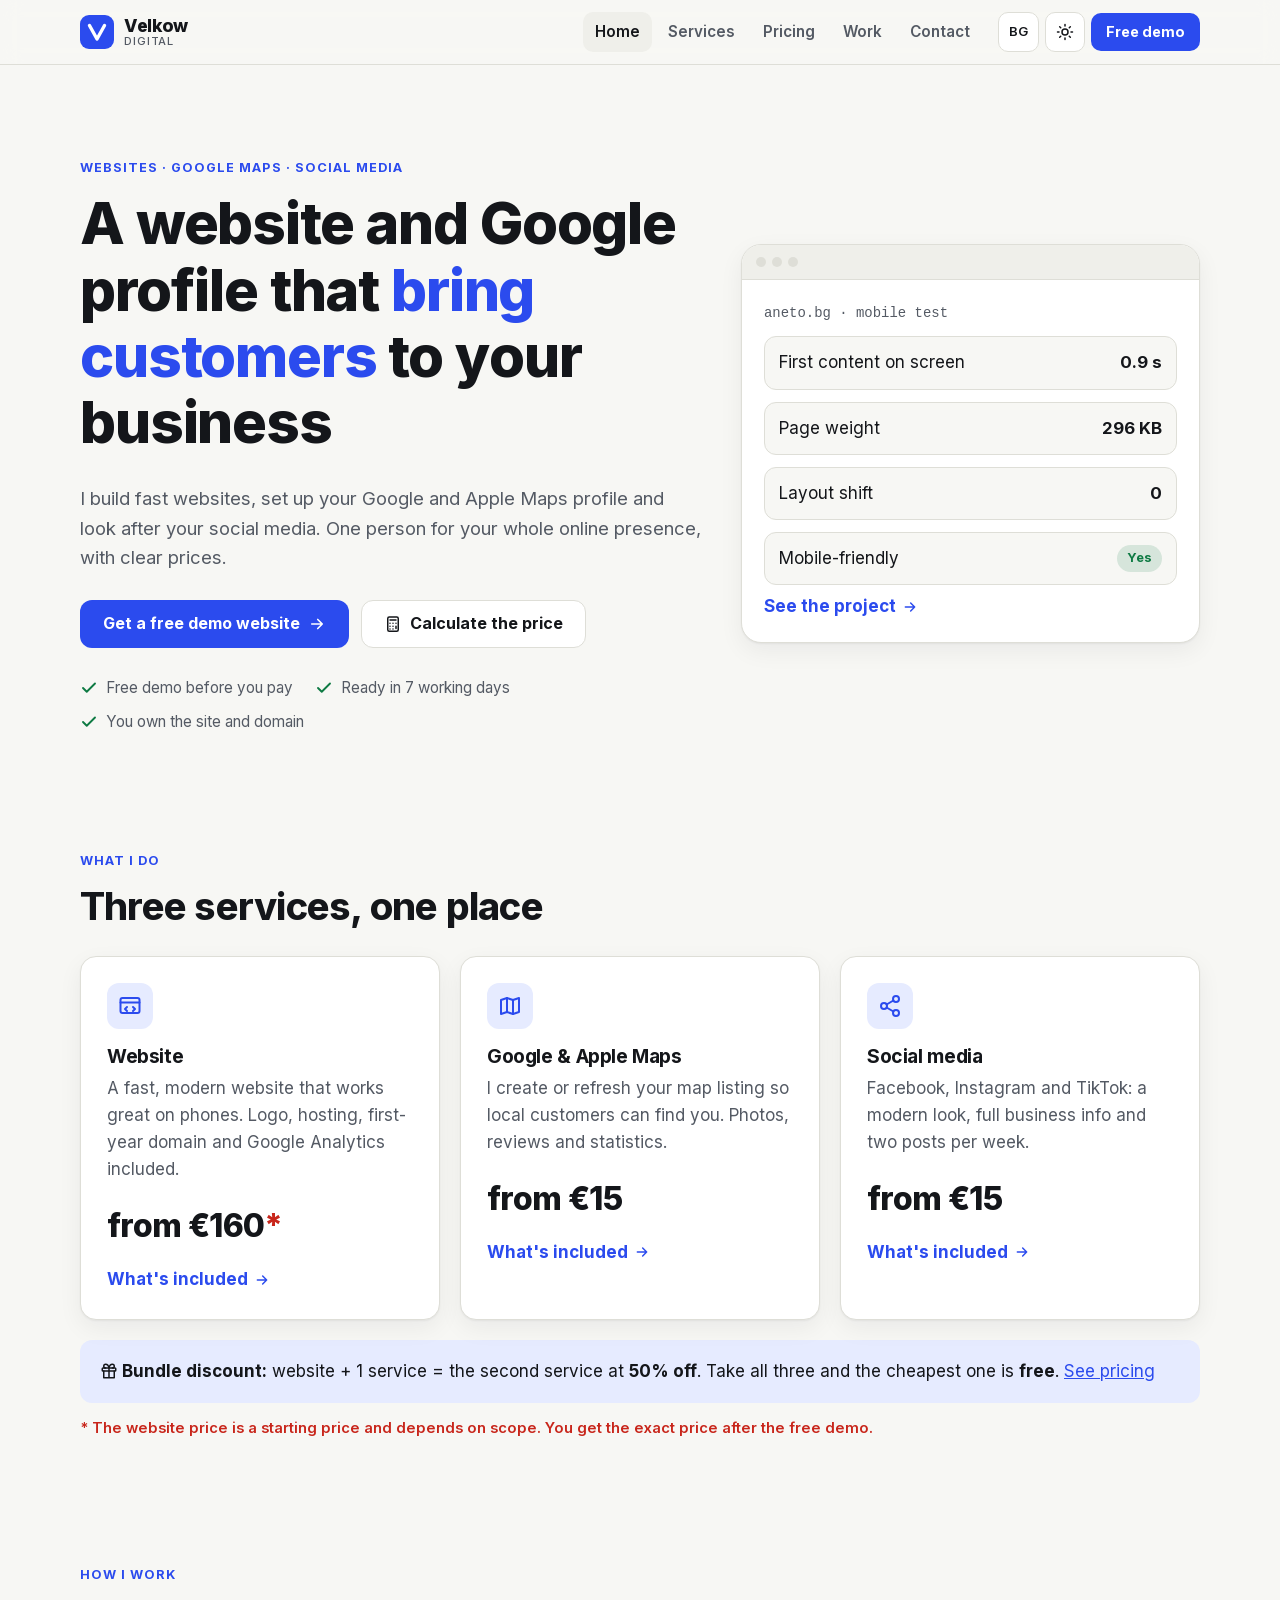
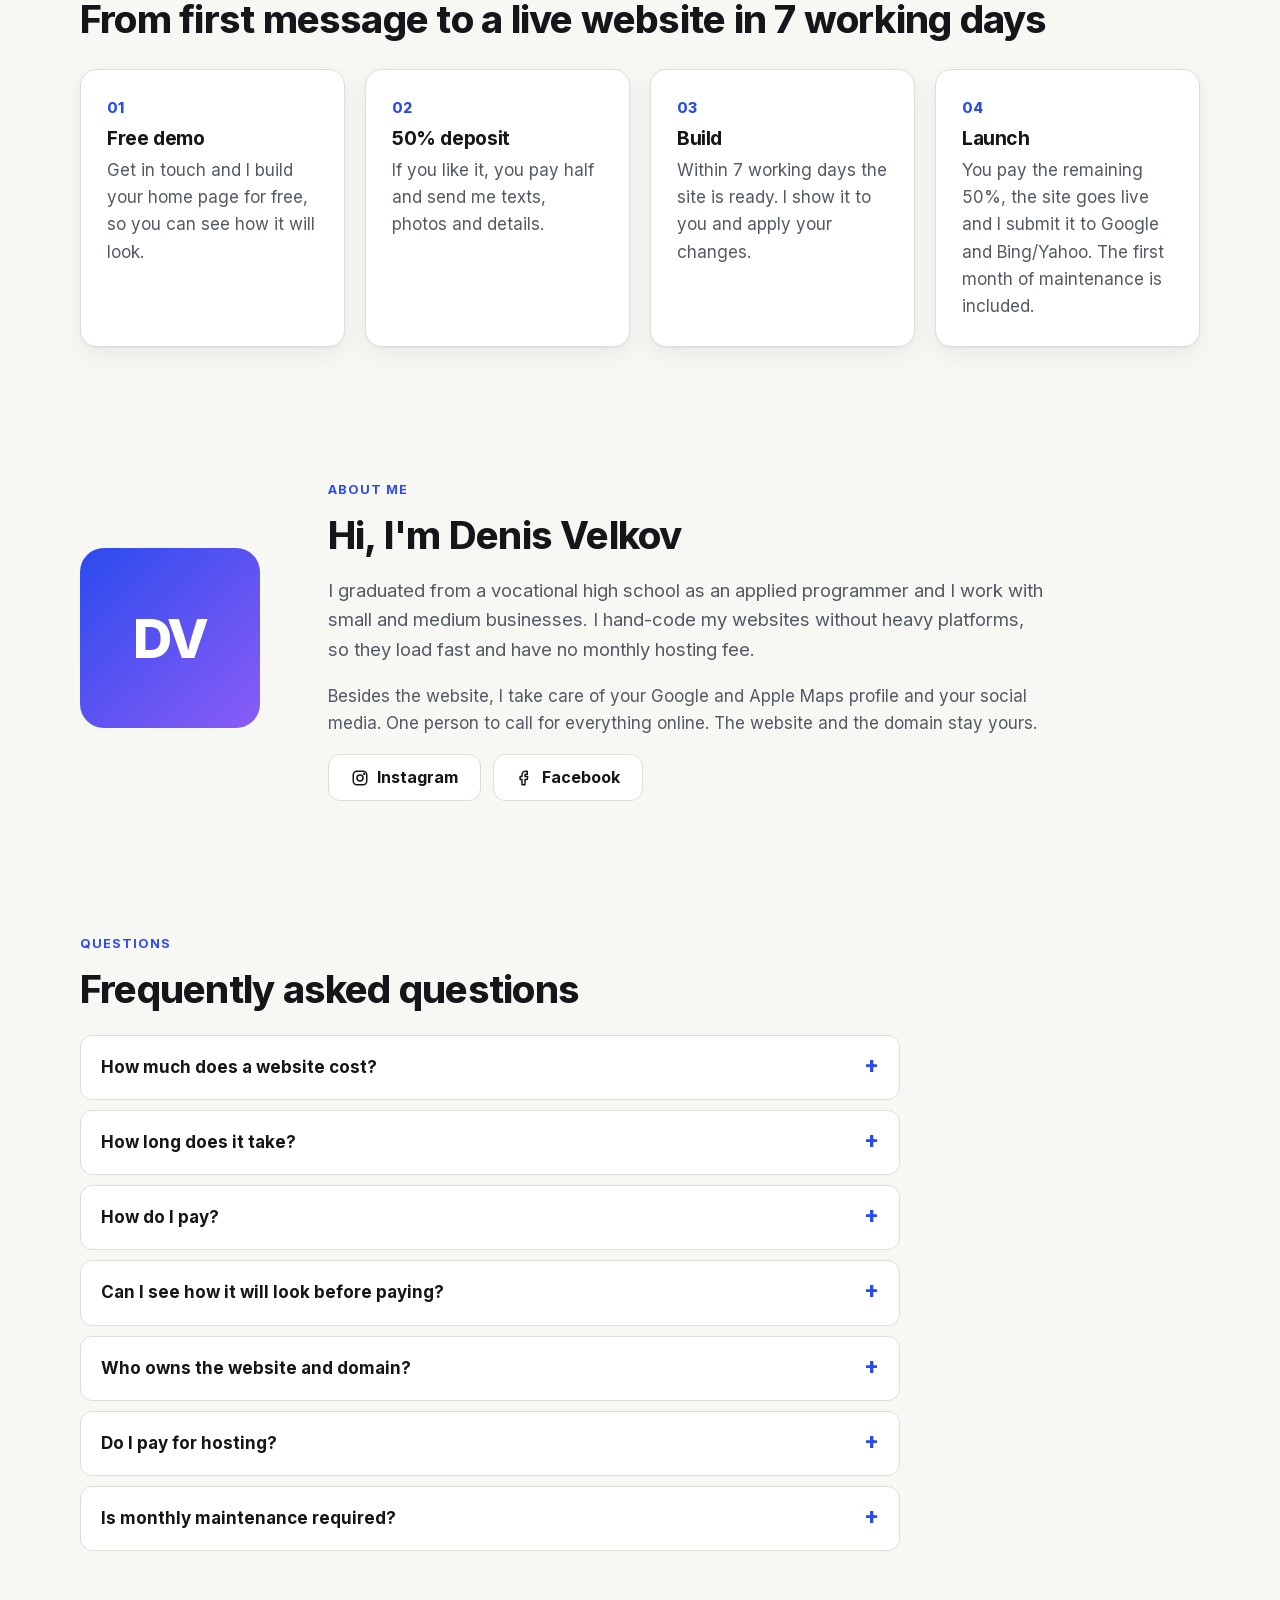
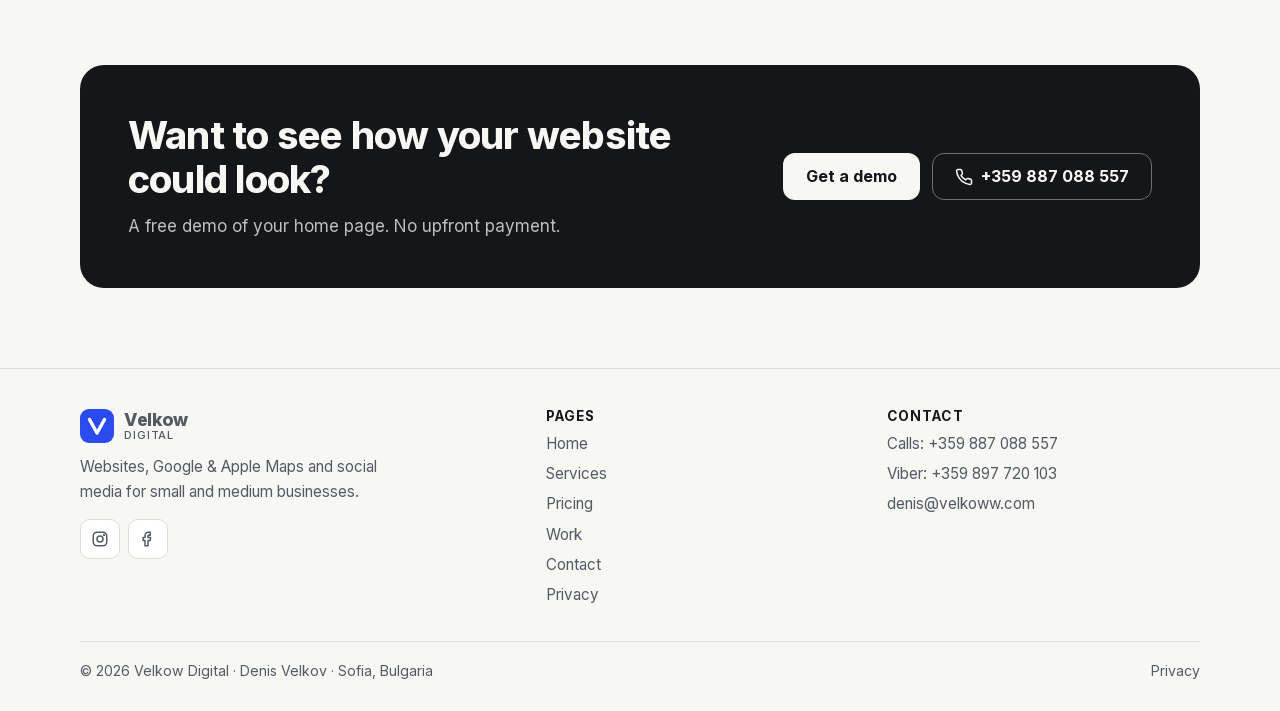
==== en/index.html @ 859248c7 "Цена за уебсайт: от 140 € на от 160 € (BG и EN, калкулатор) Co-Authored-By: Claude Opus 5.5 <noreply" ====
<!DOCTYPE html>
<html lang="en">
<head>
<meta charset="UTF-8">
<meta name="viewport" content="width=device-width, initial-scale=1">
<title>Websites, Google Maps & social media for small business | Velkow Digital</title>
<meta name="description" content="Fast websites from €160, Google and Apple Maps profiles and social media management for small businesses in Sofia. Free demo, ready in 7 working days.">
<link rel="canonical" href="https://velkoww.com/en/">
<link rel="alternate" hreflang="bg" href="https://velkoww.com/">
<link rel="alternate" hreflang="en" href="https://velkoww.com/en/">
<link rel="alternate" hreflang="x-default" href="https://velkoww.com/">
<meta property="og:type" content="website">
<meta property="og:site_name" content="Velkow Digital">
<meta property="og:title" content="Websites, Google Maps & social media for small business | Velkow Digital">
<meta property="og:description" content="Fast websites from €160, Google and Apple Maps profiles and social media management for small businesses in Sofia. Free demo, ready in 7 working days.">
<meta property="og:url" content="https://velkoww.com/en/">
<meta property="og:image" content="https://velkoww.com/assets/img/og-en.jpg">
<meta property="og:image:width" content="1200">
<meta property="og:image:height" content="630">
<meta property="og:locale" content="en_US">
<meta name="twitter:card" content="summary_large_image">
<meta name="theme-color" content="#F7F7F4" media="(prefers-color-scheme: light)">
<meta name="theme-color" content="#0E1014" media="(prefers-color-scheme: dark)">
<link rel="icon" href="/favicon.svg" type="image/svg+xml">
<link rel="icon" href="/favicon.png" type="image/png" sizes="32x32">
<link rel="apple-touch-icon" href="/apple-touch-icon.png">
<script>try{var t=localStorage.getItem('theme');if(t==='dark'||t==='light')document.documentElement.setAttribute('data-theme',t)}catch(e){}</script>
<link rel="preload" href="/assets/fonts/inter-var-latin-cyrillic.woff" as="font" type="font/woff" crossorigin>
<link rel="stylesheet" href="/assets/css/style.css">
<script type="application/ld+json">{"@context": "https://schema.org", "@type": "ProfessionalService", "name": "Velkow Digital", "url": "https://velkoww.com/en/", "image": "https://velkoww.com/assets/img/og-bg.jpg", "logo": "https://velkoww.com/apple-touch-icon.png", "description": "Website creation, Google and Apple Maps profiles and social media management for small and medium businesses.", "telephone": "+359887088557", "email": "denis@velkoww.com", "founder": {"@type": "Person", "name": "Denis Velkov"}, "address": {"@type": "PostalAddress", "addressLocality": "Sofia", "addressCountry": "BG"}, "areaServed": "BG", "priceRange": "€€", "sameAs": ["https://www.instagram.com/velkoww_/", "https://www.facebook.com/share/19Hg4BAvfs/"], "inLanguage": "en"}</script>
</head>
<body>
<a class="skip" href="#main">Skip to content</a>
<header class="site-header">
  <div class="wrap nav">
    <a class="brand" href="/en/" aria-label="Velkow Digital – home"><svg class="brand-mark" viewBox="0 0 34 34" aria-hidden="true"><rect width="34" height="34" rx="9" fill="var(--accent)"/><path d="M9.5 10.5 17 24l7.5-13.5" fill="none" stroke="var(--accent-ink)" stroke-width="3.4" stroke-linecap="round" stroke-linejoin="round"/></svg><span>Velkow<small>digital</small></span></a>
    <nav aria-label="Menu"><ul class="menu"><li><a href="/en/" aria-current="page">Home</a></li><li><a href="/en/services">Services</a></li><li><a href="/en/prices">Pricing</a></li><li><a href="/en/portfolio">Work</a></li><li><a href="/en/contacts">Contact</a></li></ul></nav>
    <div class="tools">
      <a class="icon-btn" href="/" hreflang="bg" lang="bg" aria-label="Към българската версия">BG</a>
      <button class="icon-btn theme-btn" type="button" aria-label="Theme"><svg class="sun" viewBox="0 0 24 24" fill="none" stroke="currentColor" stroke-width="2" stroke-linecap="round" aria-hidden="true"><circle cx="12" cy="12" r="4"/><path d="M12 2v2M12 20v2M4.9 4.9l1.4 1.4M17.7 17.7l1.4 1.4M2 12h2M20 12h2M4.9 19.1l1.4-1.4M17.7 6.3l1.4-1.4"/></svg><svg class="moon" viewBox="0 0 24 24" fill="none" stroke="currentColor" stroke-width="2" stroke-linecap="round" stroke-linejoin="round" aria-hidden="true"><path d="M21 12.8A9 9 0 1 1 11.2 3a7 7 0 0 0 9.8 9.8z"/></svg></button>
      <a class="btn btn-primary btn-sm header-cta" href="/en/contacts#form">Free demo</a>
      <button class="icon-btn menu-btn" type="button" aria-expanded="false" aria-controls="mobile-menu" aria-label="Menu"><svg viewBox="0 0 24 24" fill="none" stroke="currentColor" stroke-width="2" stroke-linecap="round" aria-hidden="true"><path d="M4 6h16M4 12h16M4 18h16"/></svg></button>
    </div>
  </div>
  <nav id="mobile-menu" class="mobile-menu" aria-label="Menu"><a href="/en/" aria-current="page">Home</a><a href="/en/services">Services</a><a href="/en/prices">Pricing</a><a href="/en/portfolio">Work</a><a href="/en/contacts">Contact</a></nav>
</header>
<main id="main">

<section class="hero">
  <div class="wrap hero-grid">
    <div>
      <span class="eyebrow">Websites · Google Maps · Social media</span>
      <h1>A website and Google profile that <em>bring customers</em> to your business</h1>
      <p class="lead">I build fast websites, set up your Google and Apple Maps profile and look after your social media. One person for your whole online presence, with clear prices.</p>
      <div class="btn-row">
        <a class="btn btn-primary" href="/en/contacts#form">Get a free demo website <svg viewBox="0 0 24 24" width="16" height="16" fill="none" stroke="currentColor" stroke-width="2.2" stroke-linecap="round" stroke-linejoin="round" aria-hidden="true"><path d="M5 12h14M13 6l6 6-6 6"/></svg></a>
        <a class="btn btn-ghost" href="/en/prices#calc"><svg viewBox="0 0 24 24" fill="none" stroke="currentColor" stroke-width="2" stroke-linecap="round" stroke-linejoin="round" aria-hidden="true"><rect x="5" y="2.5" width="14" height="19" rx="2"/><path d="M8 6.5h8M8 11h.01M12 11h.01M16 11h.01M8 15h.01M12 15h.01M16 15v3M8 18.5h.01M12 18.5h.01"/></svg> Calculate the price</a>
      </div>
      <ul class="trust">
        <li><svg viewBox="0 0 24 24" fill="none" stroke="currentColor" stroke-width="2.5" stroke-linecap="round" stroke-linejoin="round" aria-hidden="true"><path d="M20 6 9 17l-5-5"/></svg> Free demo before you pay</li>
        <li><svg viewBox="0 0 24 24" fill="none" stroke="currentColor" stroke-width="2.5" stroke-linecap="round" stroke-linejoin="round" aria-hidden="true"><path d="M20 6 9 17l-5-5"/></svg> Ready in 7 working days</li>
        <li><svg viewBox="0 0 24 24" fill="none" stroke="currentColor" stroke-width="2.5" stroke-linecap="round" stroke-linejoin="round" aria-hidden="true"><path d="M20 6 9 17l-5-5"/></svg> You own the site and domain</li>
      </ul>
    </div>
    <aside class="hero-card" aria-label="Latest project">
      <div class="hero-card-bar"><i></i><i></i><i></i></div>
      <div class="hero-card-body">
        <p class="mono muted" style="margin-bottom:12px">aneto.bg · mobile test</p>
        <ul class="stat-list">
          <li><span>First content on screen</span><b>0.9 s</b></li>
          <li><span>Page weight</span><b>296 KB</b></li>
          <li><span>Layout shift</span><b>0</b></li>
          <li><span>Mobile-friendly</span><span class="pill pill-ok">Yes</span></li>
        </ul>
        <a class="card-link" href="/en/portfolio#aneto">See the project <svg viewBox="0 0 24 24" width="16" height="16" fill="none" stroke="currentColor" stroke-width="2.2" stroke-linecap="round" stroke-linejoin="round" aria-hidden="true"><path d="M5 12h14M13 6l6 6-6 6"/></svg></a>
      </div>
    </aside>
  </div>
</section>

<section class="section-tight">
  <div class="wrap">
    <span class="eyebrow">What I do</span>
    <h2>Three services, one place</h2>
    <div class="grid grid-3" style="margin-top:28px">
      <article class="card"><div class="card-icon"><svg viewBox="0 0 24 24" fill="none" stroke="currentColor" stroke-width="2" stroke-linecap="round" stroke-linejoin="round" aria-hidden="true"><rect x="2.5" y="4" width="19" height="15" rx="2"/><path d="M2.5 8.5h19"/><path d="m9 13-2 2 2 2M15 13l2 2-2 2"/></svg></div><h3>Website</h3>
        <p class="muted">A fast, modern website that works great on phones. Logo, hosting, first-year domain and Google Analytics included.</p>
        <p class="price">from €160<span class="req">*</span></p>
        <a class="card-link" href="/en/services#web">What's included <svg viewBox="0 0 24 24" width="16" height="16" fill="none" stroke="currentColor" stroke-width="2.2" stroke-linecap="round" stroke-linejoin="round" aria-hidden="true"><path d="M5 12h14M13 6l6 6-6 6"/></svg></a></article>
      <article class="card"><div class="card-icon"><svg viewBox="0 0 24 24" fill="none" stroke="currentColor" stroke-width="2" stroke-linecap="round" stroke-linejoin="round" aria-hidden="true"><path d="M9 4 3 6v14l6-2 6 2 6-2V4l-6 2z"/><path d="M9 4v14M15 6v14"/></svg></div><h3>Google & Apple Maps</h3>
        <p class="muted">I create or refresh your map listing so local customers can find you. Photos, reviews and statistics.</p>
        <p class="price">from €15</p>
        <a class="card-link" href="/en/services#maps">What's included <svg viewBox="0 0 24 24" width="16" height="16" fill="none" stroke="currentColor" stroke-width="2.2" stroke-linecap="round" stroke-linejoin="round" aria-hidden="true"><path d="M5 12h14M13 6l6 6-6 6"/></svg></a></article>
      <article class="card"><div class="card-icon"><svg viewBox="0 0 24 24" fill="none" stroke="currentColor" stroke-width="2" stroke-linecap="round" stroke-linejoin="round" aria-hidden="true"><circle cx="18" cy="5" r="3"/><circle cx="6" cy="12" r="3"/><circle cx="18" cy="19" r="3"/><path d="m8.6 13.5 6.8 4M15.4 6.5l-6.8 4"/></svg></div><h3>Social media</h3>
        <p class="muted">Facebook, Instagram and TikTok: a modern look, full business info and two posts per week.</p>
        <p class="price">from €15</p>
        <a class="card-link" href="/en/services#social">What's included <svg viewBox="0 0 24 24" width="16" height="16" fill="none" stroke="currentColor" stroke-width="2.2" stroke-linecap="round" stroke-linejoin="round" aria-hidden="true"><path d="M5 12h14M13 6l6 6-6 6"/></svg></a></article>
    </div>
    <div class="callout discount" style="margin-top:20px"><b><svg width="18" height="18" style="vertical-align:-3px" viewBox="0 0 24 24" fill="none" stroke="currentColor" stroke-width="2" stroke-linecap="round" stroke-linejoin="round" aria-hidden="true"><rect x="3" y="8" width="18" height="4" rx="1"/><path d="M12 8v13M19 12v9H5v-9M7.5 8a2.5 2.5 0 0 1 0-5C11 3 12 8 12 8s1-5 4.5-5a2.5 2.5 0 0 1 0 5"/></svg> Bundle discount:</b> website + 1 service = the second service at <b>50% off</b>. Take all three and the cheapest one is <b>free</b>. <a href="/en/prices">See pricing</a></div>
    <p class="note-red" style="margin-top:14px;font-size:.92rem">* The website price is a starting price and depends on scope. You get the exact price after the free demo.</p>
  </div>
</section>

<section>
  <div class="wrap">
    <span class="eyebrow">How I work</span>
    <h2>From first message to a live website in 7 working days</h2>
    <div class="grid grid-4" style="margin-top:28px">
      <div class="card"><span class="step-num">01</span><h3>Free demo</h3><p class="muted">Get in touch and I build your home page for free, so you can see how it will look.</p></div>
      <div class="card"><span class="step-num">02</span><h3>50% deposit</h3><p class="muted">If you like it, you pay half and send me texts, photos and details.</p></div>
      <div class="card"><span class="step-num">03</span><h3>Build</h3><p class="muted">Within 7 working days the site is ready. I show it to you and apply your changes.</p></div>
      <div class="card"><span class="step-num">04</span><h3>Launch</h3><p class="muted">You pay the remaining 50%, the site goes live and I submit it to Google and Bing/Yahoo. The first month of maintenance is included.</p></div>
    </div>
  </div>
</section>

<section>
  <div class="wrap about">
    <div class="avatar" aria-hidden="true">DV</div>
    <div>
      <span class="eyebrow">About me</span>
      <h2>Hi, I'm Denis Velkov</h2>
      <p class="lead" style="max-width:720px">I graduated from a vocational high school as an applied programmer and I work with small and medium businesses. I hand-code my websites without heavy platforms, so they load fast and have no monthly hosting fee.</p>
      <p class="muted" style="max-width:720px">Besides the website, I take care of your Google and Apple Maps profile and your social media. One person to call for everything online. The website and the domain stay yours.</p>
      <div class="btn-row"><a class="btn btn-ghost" href="https://www.instagram.com/velkoww_/" target="_blank" rel="noopener"><svg viewBox="0 0 24 24" fill="none" stroke="currentColor" stroke-width="2" stroke-linecap="round" stroke-linejoin="round" aria-hidden="true"><rect x="3" y="3" width="18" height="18" rx="5"/><circle cx="12" cy="12" r="4"/><circle cx="17.5" cy="6.5" r=".6" fill="currentColor"/></svg> Instagram</a><a class="btn btn-ghost" href="https://www.facebook.com/share/19Hg4BAvfs/" target="_blank" rel="noopener"><svg viewBox="0 0 24 24" fill="none" stroke="currentColor" stroke-width="2" stroke-linecap="round" stroke-linejoin="round" aria-hidden="true"><path d="M15 3h-2.5A4.5 4.5 0 0 0 8 7.5V10H5.5v4H8v7h4v-7h3l.5-4H12V7.8c0-.5.4-.8.8-.8H15z"/></svg> Facebook</a></div>
    </div>
  </div>
</section>

<section>
  <div class="wrap faq">
    <span class="eyebrow">Questions</span>
    <h2>Frequently asked questions</h2>
    <div style="margin-top:24px;max-width:820px">
      <details><summary>How much does a website cost?</summary><p>From €160. The final price depends on the number of pages and the amount of content. You get the exact price after the free demo, before you pay anything.</p></details>
      <details><summary>How long does it take?</summary><p>Up to 7 working days after I receive the deposit and the content (texts, photos, contacts).</p></details>
      <details><summary>How do I pay?</summary><p>50% deposit when we start and the remaining 50% when everything is ready and you're happy.</p></details>
      <details><summary>Can I see how it will look before paying?</summary><p>Yes. I build a free demo of your home page so you can see the style and how I work.</p></details>
      <details><summary>Who owns the website and domain?</summary><p>You do. The website and the domain remain your property. The first year of the domain is included.</p></details>
      <details><summary>Do I pay for hosting?</summary><p>No. Hosting is included with no monthly fee.</p></details>
      <details><summary>Is monthly maintenance required?</summary><p>No, it's optional. The first month is included (website) or free (Maps and social media).</p></details>
    </div>
  </div>
</section>

<section class="section-tight">
  <div class="wrap">
    <div class="cta-band">
      <div><h2>Want to see how your website could look?</h2><p style="margin:0">A free demo of your home page. No upfront payment.</p></div>
      <div class="btn-row"><a class="btn btn-primary" href="/en/contacts#form">Get a demo</a><a class="btn btn-ghost" href="tel:+359887088557"><svg viewBox="0 0 24 24" fill="none" stroke="currentColor" stroke-width="2" stroke-linecap="round" stroke-linejoin="round" aria-hidden="true"><path d="M22 16.9v3a2 2 0 0 1-2.2 2 19.8 19.8 0 0 1-8.6-3.1 19.5 19.5 0 0 1-6-6A19.8 19.8 0 0 1 2.1 4.2 2 2 0 0 1 4.1 2h3a2 2 0 0 1 2 1.7c.1 1 .4 1.9.7 2.8a2 2 0 0 1-.5 2.1L8 9.9a16 16 0 0 0 6 6l1.3-1.3a2 2 0 0 1 2.1-.5c.9.3 1.8.6 2.8.7a2 2 0 0 1 1.8 2z"/></svg> +359 887 088 557</a></div>
    </div>
  </div>
</section>
</main>
<footer class="site-footer">
  <div class="wrap">
    <div class="foot-grid">
      <div>
        <a class="brand" href="/en/"><svg class="brand-mark" viewBox="0 0 34 34" aria-hidden="true"><rect width="34" height="34" rx="9" fill="var(--accent)"/><path d="M9.5 10.5 17 24l7.5-13.5" fill="none" stroke="var(--accent-ink)" stroke-width="3.4" stroke-linecap="round" stroke-linejoin="round"/></svg><span>Velkow<small>digital</small></span></a>
        <p style="margin-top:12px;max-width:340px">Websites, Google & Apple Maps and social media for small and medium businesses.</p>
        <div class="social">
          <a class="icon-btn" href="https://www.instagram.com/velkoww_/" target="_blank" rel="noopener" aria-label="Instagram"><svg viewBox="0 0 24 24" fill="none" stroke="currentColor" stroke-width="2" stroke-linecap="round" stroke-linejoin="round" aria-hidden="true"><rect x="3" y="3" width="18" height="18" rx="5"/><circle cx="12" cy="12" r="4"/><circle cx="17.5" cy="6.5" r=".6" fill="currentColor"/></svg></a>
          <a class="icon-btn" href="https://www.facebook.com/share/19Hg4BAvfs/" target="_blank" rel="noopener" aria-label="Facebook"><svg viewBox="0 0 24 24" fill="none" stroke="currentColor" stroke-width="2" stroke-linecap="round" stroke-linejoin="round" aria-hidden="true"><path d="M15 3h-2.5A4.5 4.5 0 0 0 8 7.5V10H5.5v4H8v7h4v-7h3l.5-4H12V7.8c0-.5.4-.8.8-.8H15z"/></svg></a>
        </div>
      </div>
      <div><h3>Pages</h3><ul><li><a href="/en/">Home</a></li><li><a href="/en/services">Services</a></li><li><a href="/en/prices">Pricing</a></li><li><a href="/en/portfolio">Work</a></li><li><a href="/en/contacts">Contact</a></li><li><a href="/en/privacy">Privacy</a></li></ul></div>
      <div><h3>Contact</h3><ul>
        <li>Calls: <a href="tel:+359887088557">+359 887 088 557</a></li>
        <li>Viber: <a href="viber://chat?number=%2B359897720103">+359 897 720 103</a></li>
        <li><a href="mailto:denis@velkoww.com">denis@velkoww.com</a></li>
      </ul></div>
    </div>
    <div class="foot-bottom"><span>© <span id="year">2026</span> Velkow Digital · Denis Velkov · Sofia, Bulgaria</span><a href="/en/privacy">Privacy</a></div>
  </div>
</footer>
<nav class="mobile-bar" aria-label="Quick contact">
  <a class="call" href="tel:+359887088557"><svg viewBox="0 0 24 24" fill="none" stroke="currentColor" stroke-width="2" stroke-linecap="round" stroke-linejoin="round" aria-hidden="true"><path d="M22 16.9v3a2 2 0 0 1-2.2 2 19.8 19.8 0 0 1-8.6-3.1 19.5 19.5 0 0 1-6-6A19.8 19.8 0 0 1 2.1 4.2 2 2 0 0 1 4.1 2h3a2 2 0 0 1 2 1.7c.1 1 .4 1.9.7 2.8a2 2 0 0 1-.5 2.1L8 9.9a16 16 0 0 0 6 6l1.3-1.3a2 2 0 0 1 2.1-.5c.9.3 1.8.6 2.8.7a2 2 0 0 1 1.8 2z"/></svg>Call</a>
  <a class="viber" href="viber://chat?number=%2B359897720103"><svg viewBox="0 0 24 24" fill="none" stroke="currentColor" stroke-width="2" stroke-linecap="round" stroke-linejoin="round" aria-hidden="true"><path d="M21 11.5a8.4 8.4 0 0 1-9 8.4 8.6 8.6 0 0 1-3.8-.9L3 21l1.9-5.1A8.4 8.4 0 0 1 12 3a8.5 8.5 0 0 1 9 8.5z"/><path d="M9.5 9.5c.3 1.8 1.3 3.3 3 4.5"/></svg>Viber</a>
  <a href="/en/prices#calc"><svg viewBox="0 0 24 24" fill="none" stroke="currentColor" stroke-width="2" stroke-linecap="round" stroke-linejoin="round" aria-hidden="true"><rect x="5" y="2.5" width="14" height="19" rx="2"/><path d="M8 6.5h8M8 11h.01M12 11h.01M16 11h.01M8 15h.01M12 15h.01M16 15v3M8 18.5h.01M12 18.5h.01"/></svg>Price</a>
</nav>
<script src="/assets/js/main.js" defer></script>
</body>
</html>
---- assets/css/style.css ----
/* Velkow Digital — стилове (без външни библиотеки) */
@font-face{font-family:"Inter";src:url("/assets/fonts/inter-var-latin-cyrillic.woff") format("woff");font-weight:100 900;font-display:swap}

:root{
  --bg:#F7F7F4;--surface:#FFFFFF;--surface-2:#EFEFEA;--border:#DEDED7;
  --text:#14161A;--muted:#545A64;--accent:#2B4BEE;--accent-ink:#FFFFFF;--accent-soft:#E6EBFF;
  --ok:#0E7A43;--danger:#C8261B;--viber:#7360F2;
  --shadow:0 1px 2px rgba(20,22,26,.05),0 8px 24px rgba(20,22,26,.06);
  --radius:16px;--maxw:1160px;
  color-scheme:light;
}
@media (prefers-color-scheme:dark){
  :root:not([data-theme="light"]){
    --bg:#0E1014;--surface:#161A21;--surface-2:#1C212A;--border:#2A303B;
    --text:#ECEEF3;--muted:#A3ABB9;--accent:#8EA2FF;--accent-ink:#0E1014;--accent-soft:#1E2540;
    --ok:#4ADE80;--danger:#FF7A6E;--shadow:0 1px 2px rgba(0,0,0,.3),0 8px 24px rgba(0,0,0,.25);
    color-scheme:dark;
  }
}
:root[data-theme="dark"]{
  --bg:#0E1014;--surface:#161A21;--surface-2:#1C212A;--border:#2A303B;
  --text:#ECEEF3;--muted:#A3ABB9;--accent:#8EA2FF;--accent-ink:#0E1014;--accent-soft:#1E2540;
  --ok:#4ADE80;--danger:#FF7A6E;--shadow:0 1px 2px rgba(0,0,0,.3),0 8px 24px rgba(0,0,0,.25);
  color-scheme:dark;
}

*{box-sizing:border-box}
html{-webkit-text-size-adjust:100%;scroll-behavior:smooth}
@media (prefers-reduced-motion:reduce){html{scroll-behavior:auto}*{transition:none!important;animation:none!important}}
body{margin:0;background:var(--bg);color:var(--text);font:400 17px/1.6 "Inter",system-ui,-apple-system,"Segoe UI",Roboto,sans-serif;-webkit-font-smoothing:antialiased;padding-bottom:72px}
@media (min-width:860px){body{padding-bottom:0}}
img{max-width:100%;height:auto;display:block}
a{color:var(--accent)}
h1,h2,h3{line-height:1.15;letter-spacing:-.02em;margin:0 0 .5em}
h1{font-size:clamp(2.1rem,5.4vw,3.6rem);font-weight:800}
h2{font-size:clamp(1.6rem,3.4vw,2.4rem);font-weight:750}
h3{font-size:1.2rem;font-weight:700}
p{margin:0 0 1em}
.mono{font-family:ui-monospace,SFMono-Regular,Menlo,Consolas,monospace;font-size:.82em;letter-spacing:0}
.wrap{max-width:var(--maxw);margin:0 auto;padding:0 20px}
.skip{position:absolute;left:-999px;top:8px;background:var(--accent);color:var(--accent-ink);padding:8px 14px;border-radius:8px;z-index:100}
.skip:focus{left:8px}
:focus-visible{outline:3px solid var(--accent);outline-offset:2px;border-radius:6px}

/* Хедър */
.site-header{position:sticky;top:0;z-index:50;background:color-mix(in srgb,var(--bg) 88%,transparent);backdrop-filter:saturate(1.4) blur(10px);-webkit-backdrop-filter:saturate(1.4) blur(10px);border-bottom:1px solid var(--border)}
.nav{display:flex;align-items:center;gap:16px;height:64px}
.brand{display:flex;align-items:center;gap:10px;text-decoration:none;color:var(--text);font-weight:800;letter-spacing:-.02em;font-size:1.1rem;margin-right:auto}
.brand-mark{width:34px;height:34px;flex:none}
.brand small{display:block;font-weight:500;color:var(--muted);font-size:.7rem;letter-spacing:.08em;text-transform:uppercase;line-height:1}
.brand span{line-height:1.05}
.menu{display:none;gap:4px;list-style:none;margin:0;padding:0}
.menu a{display:block;padding:8px 12px;border-radius:10px;color:var(--muted);text-decoration:none;font-weight:600;font-size:.95rem}
.menu a:hover{color:var(--text);background:var(--surface-2)}
.menu a[aria-current="page"]{color:var(--text);background:var(--surface-2)}
.tools{display:flex;align-items:center;gap:6px}
.icon-btn{display:inline-flex;align-items:center;justify-content:center;min-width:40px;height:40px;padding:0 10px;border-radius:10px;border:1px solid var(--border);background:var(--surface);color:var(--text);text-decoration:none;font:600 .82rem/1 "Inter",system-ui,sans-serif;cursor:pointer}
.icon-btn:hover{border-color:var(--accent)}
.icon-btn svg{width:18px;height:18px}
.theme-btn .moon{display:none}
:root[data-theme-effective="dark"] .theme-btn .sun{display:none}
:root[data-theme-effective="dark"] .theme-btn .moon{display:block}
.menu-btn{display:inline-flex}
.btn.header-cta{display:none}
.mobile-menu{display:none;border-top:1px solid var(--border);padding:8px 20px 16px}
.mobile-menu.open{display:block}
.mobile-menu a{display:block;padding:12px 4px;border-bottom:1px solid var(--border);color:var(--text);text-decoration:none;font-weight:600}
.mobile-menu a[aria-current="page"]{color:var(--accent)}
@media (min-width:860px){.menu{display:flex}.menu-btn{display:none}.btn.header-cta{display:inline-flex}.mobile-menu{display:none!important}}

/* Бутони */
.btn{display:inline-flex;align-items:center;justify-content:center;gap:8px;padding:13px 22px;border-radius:12px;font-weight:700;font-size:1rem;text-decoration:none;border:1px solid transparent;cursor:pointer;line-height:1.2;transition:transform .15s ease,background .15s ease,border-color .15s ease}
.btn:hover{transform:translateY(-1px)}
.btn-primary{background:var(--accent);color:var(--accent-ink)}
.btn-ghost{background:var(--surface);color:var(--text);border-color:var(--border)}
.btn-ghost:hover{border-color:var(--accent)}
.btn-sm{padding:9px 14px;font-size:.9rem;border-radius:10px}
.btn svg{width:18px;height:18px;flex:none}
.btn-row{display:flex;flex-wrap:wrap;gap:12px}

/* Секции */
section{padding:64px 0}
.section-tight{padding:40px 0}
.eyebrow{display:inline-flex;align-items:center;gap:8px;font-size:.8rem;font-weight:700;letter-spacing:.08em;text-transform:uppercase;color:var(--accent);margin-bottom:12px}
.lead{font-size:1.15rem;color:var(--muted);max-width:640px}
.muted{color:var(--muted)}
.center{text-align:center}
.center .lead{margin-left:auto;margin-right:auto}
.page-head{padding-top:48px;padding-bottom:8px}
.page-head .lead{margin-bottom:0}

/* Hero */
.hero{padding:56px 0 48px}
.hero-grid{display:grid;gap:40px;align-items:center}
@media (min-width:960px){.hero-grid{grid-template-columns:1.15fr .85fr}.hero{padding:88px 0 72px}}
.hero h1 em{font-style:normal;color:var(--accent)}
.hero .lead{margin-bottom:28px}
.trust{display:flex;flex-wrap:wrap;gap:10px 22px;list-style:none;padding:0;margin:28px 0 0;color:var(--muted);font-size:.95rem}
.trust li{display:flex;align-items:center;gap:8px}
.trust svg{width:18px;height:18px;color:var(--ok);flex:none}
.hero-card{background:var(--surface);border:1px solid var(--border);border-radius:20px;box-shadow:var(--shadow);overflow:hidden}
.hero-card-bar{display:flex;gap:6px;padding:12px 14px;border-bottom:1px solid var(--border);background:var(--surface-2)}
.hero-card-bar i{width:10px;height:10px;border-radius:50%;background:var(--border)}
.hero-card-body{padding:22px}
.stat-list{list-style:none;padding:0;margin:0;display:grid;gap:12px}
.stat-list li{display:flex;justify-content:space-between;align-items:center;gap:12px;padding:12px 14px;border:1px solid var(--border);border-radius:12px;background:var(--bg)}
.stat-list b{font-size:1.05rem}
.pill{display:inline-block;white-space:nowrap;padding:3px 10px;border-radius:99px;background:var(--accent-soft);color:var(--accent);font-weight:700;font-size:.8rem}
.pill-ok{background:color-mix(in srgb,var(--ok) 14%,transparent);color:var(--ok)}

/* Карти */
.grid{display:grid;gap:20px}
@media (min-width:720px){.grid-2{grid-template-columns:repeat(2,1fr)}.grid-3{grid-template-columns:repeat(3,1fr)}.grid-4{grid-template-columns:repeat(2,1fr)}}
@media (min-width:1000px){.grid-4{grid-template-columns:repeat(4,1fr)}}
.card{background:var(--surface);border:1px solid var(--border);border-radius:var(--radius);padding:26px;box-shadow:var(--shadow)}
.card h3{margin-bottom:.4em}
.card p:last-child{margin-bottom:0}
.card-icon{width:46px;height:46px;border-radius:12px;background:var(--accent-soft);color:var(--accent);display:flex;align-items:center;justify-content:center;margin-bottom:16px}
.card-icon svg{width:24px;height:24px}
.card-link{font-weight:700;text-decoration:none;display:inline-flex;gap:6px;align-items:center;margin-top:8px}
.checks{list-style:none;padding:0;margin:0 0 1em}
.checks li{position:relative;padding-left:28px;margin:8px 0}
.checks li::before{content:"";position:absolute;left:2px;top:.45em;width:14px;height:8px;border-left:2.5px solid var(--ok);border-bottom:2.5px solid var(--ok);transform:rotate(-45deg)}
.step-num{font-weight:800;color:var(--accent);font-size:.9rem;margin-bottom:8px;display:block}

/* Цени */
.price{font-size:2rem;font-weight:800;letter-spacing:-.02em;margin:.2em 0}
.price small{font-size:.95rem;font-weight:600;color:var(--muted)}
.price-rows{list-style:none;padding:0;margin:0 0 1em;border-top:1px solid var(--border)}
.price-rows li{display:flex;justify-content:space-between;gap:12px;padding:10px 0;border-bottom:1px solid var(--border)}
.price-rows b{white-space:nowrap}
.req{color:var(--danger);font-weight:800}
.note-red{color:var(--danger);font-weight:600}
.callout{border:1px solid var(--border);border-left:4px solid var(--accent);background:var(--surface);border-radius:12px;padding:18px 20px}
.callout-red{border-left-color:var(--danger)}
.discount{background:var(--accent-soft);border:0}
.discount h3{color:var(--text)}

/* Калкулатор */
.calc{display:grid;gap:20px}
@media (min-width:960px){.calc{grid-template-columns:1.2fr .8fr;align-items:start}}
.calc-item{background:var(--surface);border:1px solid var(--border);border-radius:var(--radius);padding:20px;margin-bottom:14px}
.calc-item.on{border-color:var(--accent);box-shadow:0 0 0 1px var(--accent)}
.calc-head{display:flex;align-items:center;gap:12px;cursor:pointer;font-weight:700;font-size:1.08rem}
.calc-head input{width:22px;height:22px;accent-color:var(--accent);flex:none}
.calc-head .from{margin-left:auto;font-weight:600;color:var(--muted);font-size:.95rem;white-space:nowrap}
.calc-opts{margin:14px 0 0 34px;display:none;gap:10px}
.calc-item.on .calc-opts{display:grid}
.calc-opts label{display:flex;align-items:flex-start;gap:10px;cursor:pointer;color:var(--text);font-size:.97rem}
.calc-opts input{width:18px;height:18px;margin-top:3px;accent-color:var(--accent);flex:none}
.calc-opts fieldset{border:0;padding:0;margin:0;display:grid;gap:8px}
.calc-opts legend{font-weight:600;font-size:.9rem;color:var(--muted);margin-bottom:6px;padding:0}
.summary{position:sticky;top:84px}
.summary h3{margin-bottom:12px}
.sum-lines{list-style:none;padding:0;margin:0 0 12px}
.sum-lines li{display:flex;justify-content:space-between;gap:10px;padding:8px 0;border-bottom:1px dashed var(--border);font-size:.95rem}
.sum-lines s{color:var(--muted);margin-right:6px;font-weight:400}
.sum-lines .free{color:var(--ok);font-weight:700}
.sum-total{display:flex;justify-content:space-between;align-items:baseline;gap:10px;margin-top:10px}
.sum-total b{font-size:1.6rem;letter-spacing:-.02em}
.sum-sub{display:flex;justify-content:space-between;gap:10px;color:var(--muted);font-size:.95rem;margin-top:6px}
.sum-empty{color:var(--muted)}

/* Портфолио */
.case{display:grid;gap:28px;align-items:center}
@media (min-width:960px){.case{grid-template-columns:1fr 1fr}}
.shots{position:relative;padding-bottom:40px}
.shot-desk{border-radius:14px;border:1px solid var(--border);box-shadow:var(--shadow);overflow:hidden}
.shot-mob{position:absolute;right:-6px;bottom:0;width:28%;border-radius:18px;border:5px solid var(--text);overflow:hidden;box-shadow:var(--shadow)}
.metrics{display:grid;grid-template-columns:repeat(2,1fr);gap:12px;margin:18px 0}
@media (min-width:560px){.metrics{grid-template-columns:repeat(4,1fr)}}
.metric{background:var(--bg);border:1px solid var(--border);border-radius:12px;padding:12px}
.metric b{display:block;font-size:1.35rem;letter-spacing:-.02em}
.metric span{font-size:.8rem;color:var(--muted)}
table.audit{width:100%;border-collapse:collapse;font-size:.95rem}
table.audit th,table.audit td{text-align:left;padding:10px 8px;border-bottom:1px solid var(--border);vertical-align:top}
table.audit th{color:var(--muted);font-weight:600;font-size:.85rem}

/* За мен */
.about{display:grid;gap:28px;align-items:center}
@media (min-width:860px){.about{grid-template-columns:220px 1fr}}
.avatar{width:180px;height:180px;border-radius:24px;background:linear-gradient(135deg,var(--accent),#8B5CF6);color:#fff;display:flex;align-items:center;justify-content:center;font-size:3.4rem;font-weight:800;letter-spacing:-.04em;overflow:hidden}
.avatar img{width:100%;height:100%;object-fit:cover}

/* FAQ */
.faq details{background:var(--surface);border:1px solid var(--border);border-radius:12px;padding:0 20px;margin-bottom:10px}
.faq summary{cursor:pointer;font-weight:700;padding:18px 0;list-style:none;display:flex;justify-content:space-between;gap:16px}
.faq summary::-webkit-details-marker{display:none}
.faq summary::after{content:"+";font-size:1.4rem;line-height:1;color:var(--accent)}
.faq details[open] summary::after{content:"–"}
.faq details p{color:var(--muted)}

/* CTA лента */
.cta-band{background:var(--text);color:var(--bg);border-radius:24px;padding:40px 28px;display:grid;gap:20px;align-items:center}
.cta-band p{color:color-mix(in srgb,var(--bg) 75%,var(--text))}
.cta-band .btn-ghost{background:transparent;color:var(--bg);border-color:color-mix(in srgb,var(--bg) 40%,var(--text))}
.cta-band .btn-primary{background:var(--bg);color:var(--text)}
@media (min-width:860px){.cta-band{grid-template-columns:1fr auto;padding:48px}}
.cta-band h2{margin-bottom:.3em}

/* Контакти и форма */
.contact-list{list-style:none;padding:0;margin:0;display:grid;gap:12px}
.contact-list a,.contact-list div{display:flex;align-items:center;gap:14px;padding:14px 16px;border:1px solid var(--border);border-radius:12px;background:var(--surface);text-decoration:none;color:var(--text)}
.contact-list a:hover{border-color:var(--accent)}
.contact-list .ic{width:40px;height:40px;border-radius:10px;display:flex;align-items:center;justify-content:center;background:var(--accent-soft);color:var(--accent);flex:none}
.contact-list .ic svg{width:20px;height:20px}
.contact-list small{display:block;color:var(--muted);font-size:.8rem;font-weight:600;text-transform:uppercase;letter-spacing:.06em}
.contact-list b{font-size:1.05rem}
.form{display:grid;gap:16px}
.field label{display:block;font-weight:600;margin-bottom:6px;font-size:.95rem}
.field input,.field textarea{width:100%;padding:13px 14px;border:1px solid var(--border);border-radius:10px;background:var(--bg);color:var(--text);font:inherit}
.field input:focus,.field textarea:focus{outline:none;border-color:var(--accent);box-shadow:0 0 0 3px var(--accent-soft)}
.field textarea{min-height:130px;resize:vertical}
.consent{display:flex;gap:10px;align-items:flex-start;font-size:.92rem;color:var(--muted)}
.consent input{width:18px;height:18px;margin-top:3px;accent-color:var(--accent);flex:none}
.hp{position:absolute!important;left:-9999px!important}
.form-status{padding:12px 14px;border-radius:10px;font-weight:600;display:none}
.form-status.ok{display:block;background:color-mix(in srgb,var(--ok) 14%,transparent);color:var(--ok)}
.form-status.err{display:block;background:color-mix(in srgb,var(--danger) 12%,transparent);color:var(--danger)}

/* Текстови страници */
.prose{max-width:760px}
.prose h2{font-size:1.4rem;margin-top:1.6em}
.prose li{margin:.3em 0}

/* Футър */
.site-footer{border-top:1px solid var(--border);margin-top:40px;padding:40px 0 28px;color:var(--muted);font-size:.95rem}
.foot-grid{display:grid;gap:28px}
@media (min-width:860px){.foot-grid{grid-template-columns:1.4fr 1fr 1fr}}
.site-footer h3{font-size:.85rem;text-transform:uppercase;letter-spacing:.08em;color:var(--text)}
.site-footer ul{list-style:none;padding:0;margin:0}
.site-footer li{margin:6px 0}
.site-footer a{color:var(--muted);text-decoration:none}
.site-footer a:hover{color:var(--text)}
.social{display:flex;gap:8px;margin-top:12px}
.foot-bottom{border-top:1px solid var(--border);margin-top:28px;padding-top:18px;display:flex;flex-wrap:wrap;justify-content:space-between;gap:10px;font-size:.88rem}

/* Мобилна лента */
.mobile-bar{position:fixed;left:0;right:0;bottom:0;z-index:60;display:grid;grid-template-columns:repeat(3,1fr);gap:8px;padding:10px 12px calc(10px + env(safe-area-inset-bottom));background:var(--surface);border-top:1px solid var(--border)}
.mobile-bar a{display:flex;flex-direction:column;align-items:center;gap:2px;padding:8px 4px;border-radius:12px;text-decoration:none;font-weight:700;font-size:.82rem;color:var(--text);background:var(--surface-2)}
.mobile-bar a svg{width:20px;height:20px}
.mobile-bar .call{background:var(--accent);color:var(--accent-ink)}
.mobile-bar .viber{background:var(--viber);color:#fff}
@media (min-width:860px){.mobile-bar{display:none}}

/* Бисквитки */
.cookie{position:fixed;left:12px;right:12px;bottom:84px;z-index:70;max-width:440px;margin-left:auto;background:var(--surface);border:1px solid var(--border);border-radius:16px;box-shadow:var(--shadow);padding:18px;font-size:.93rem}
@media (min-width:860px){.cookie{bottom:16px;right:16px}}
.cookie .btn-row{margin-top:12px}

/* 404 */
.notfound{text-align:center;padding:96px 0}
.notfound .code{font-size:5rem;font-weight:800;color:var(--accent);line-height:1}
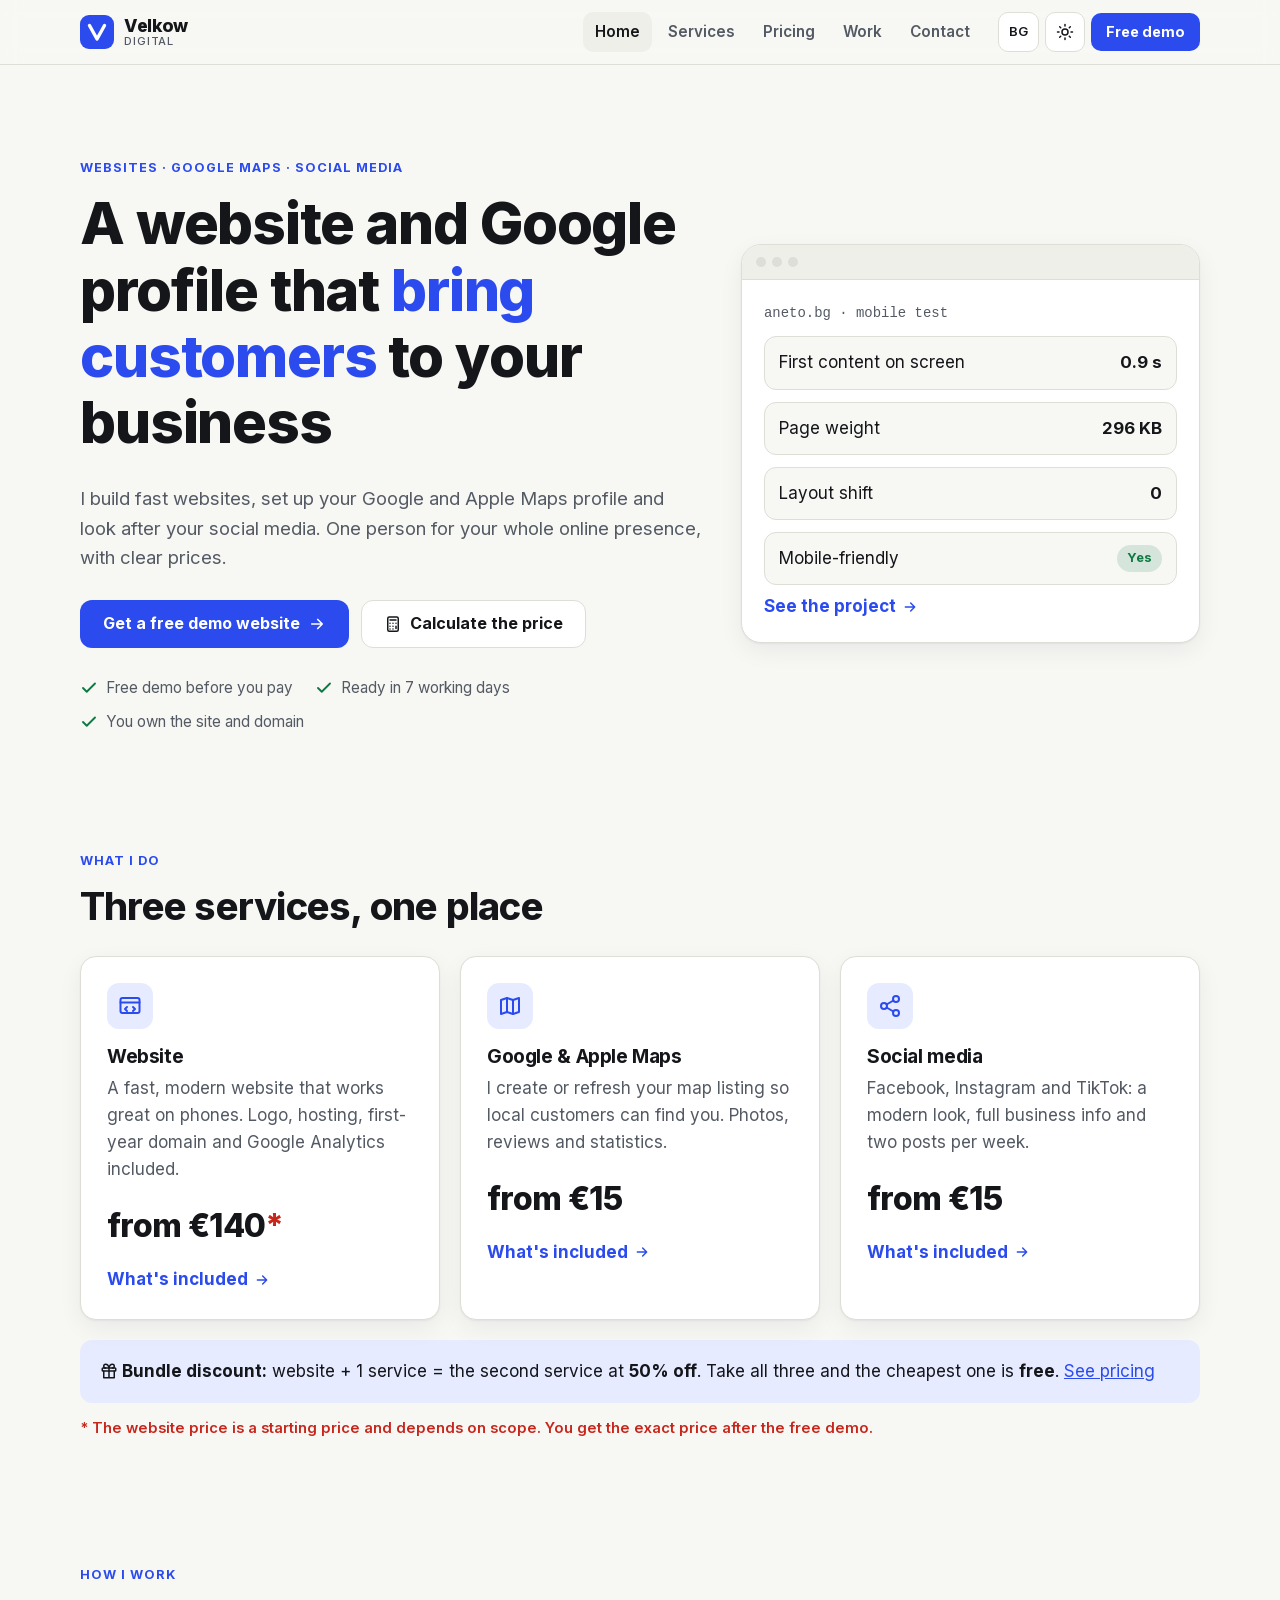
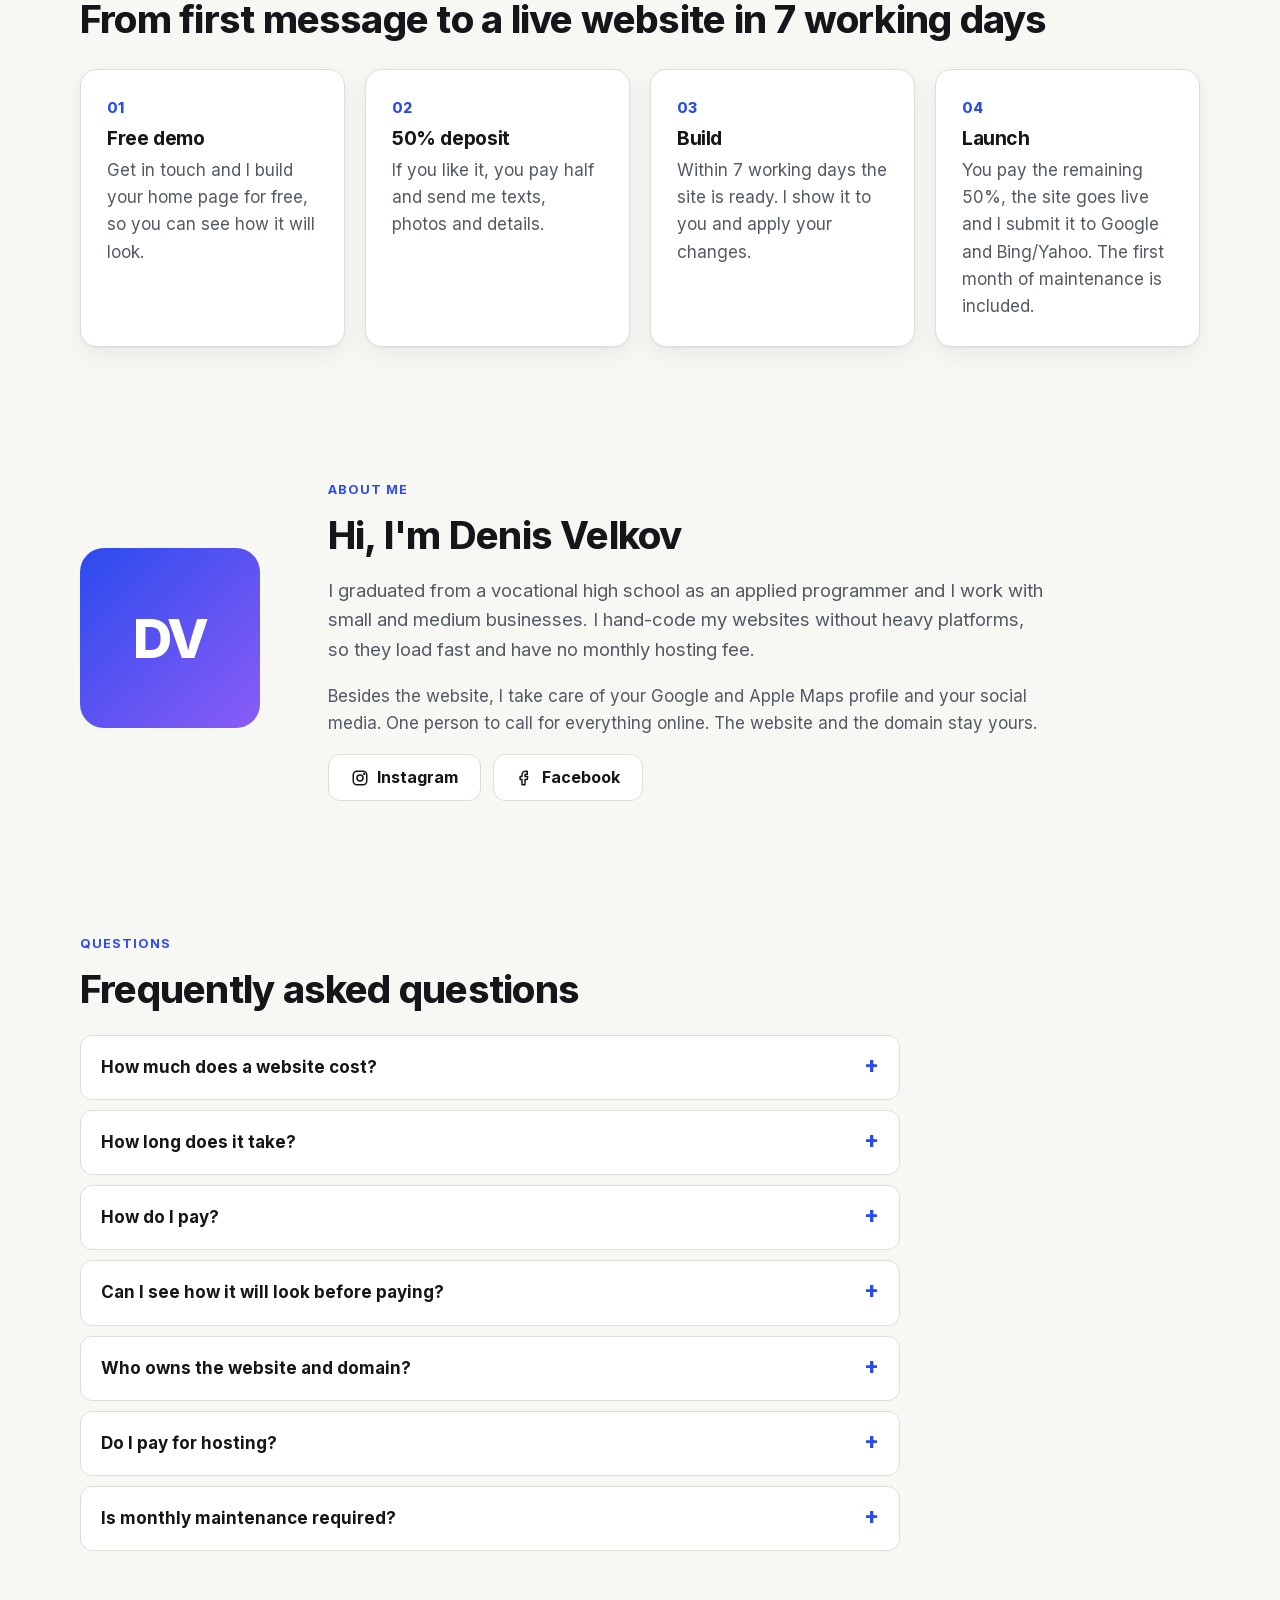
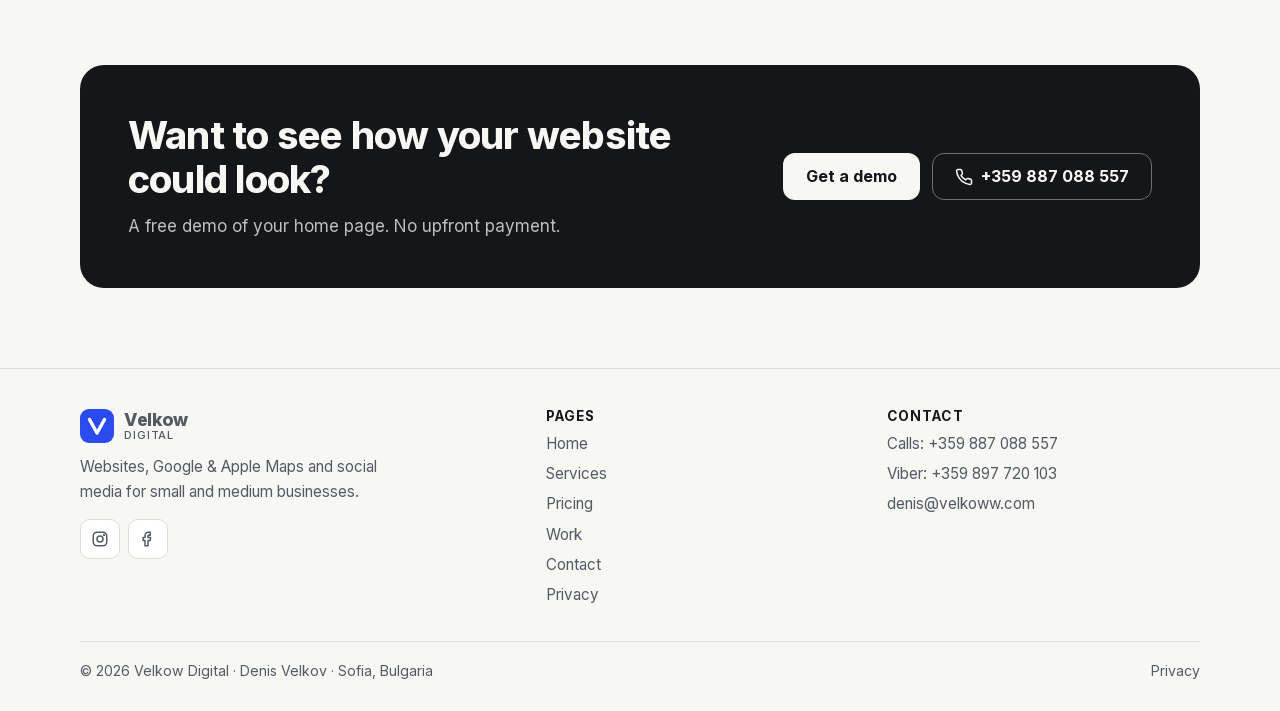
==== commit 26a2ae10: "Връщане на цената за уебсайт: от 160 € обратно на от 140 € Co-Authored-By: Claude Opus 5.5 <noreply@" ====
--- a/en/index.html
+++ b/en/index.html
@@ -4,7 +4,7 @@
 <meta charset="UTF-8">
 <meta name="viewport" content="width=device-width, initial-scale=1">
 <title>Websites, Google Maps & social media for small business | Velkow Digital</title>
-<meta name="description" content="Fast websites from €160, Google and Apple Maps profiles and social media management for small businesses in Sofia. Free demo, ready in 7 working days.">
+<meta name="description" content="Fast websites from €140, Google and Apple Maps profiles and social media management for small businesses in Sofia. Free demo, ready in 7 working days.">
 <link rel="canonical" href="https://velkoww.com/en/">
 <link rel="alternate" hreflang="bg" href="https://velkoww.com/">
 <link rel="alternate" hreflang="en" href="https://velkoww.com/en/">
@@ -12,7 +12,7 @@
 <meta property="og:type" content="website">
 <meta property="og:site_name" content="Velkow Digital">
 <meta property="og:title" content="Websites, Google Maps & social media for small business | Velkow Digital">
-<meta property="og:description" content="Fast websites from €160, Google and Apple Maps profiles and social media management for small businesses in Sofia. Free demo, ready in 7 working days.">
+<meta property="og:description" content="Fast websites from €140, Google and Apple Maps profiles and social media management for small businesses in Sofia. Free demo, ready in 7 working days.">
 <meta property="og:url" content="https://velkoww.com/en/">
 <meta property="og:image" content="https://velkoww.com/assets/img/og-en.jpg">
 <meta property="og:image:width" content="1200">
@@ -85,7 +85,7 @@
     <div class="grid grid-3" style="margin-top:28px">
       <article class="card"><div class="card-icon"><svg viewBox="0 0 24 24" fill="none" stroke="currentColor" stroke-width="2" stroke-linecap="round" stroke-linejoin="round" aria-hidden="true"><rect x="2.5" y="4" width="19" height="15" rx="2"/><path d="M2.5 8.5h19"/><path d="m9 13-2 2 2 2M15 13l2 2-2 2"/></svg></div><h3>Website</h3>
         <p class="muted">A fast, modern website that works great on phones. Logo, hosting, first-year domain and Google Analytics included.</p>
-        <p class="price">from €160<span class="req">*</span></p>
+        <p class="price">from €140<span class="req">*</span></p>
         <a class="card-link" href="/en/services#web">What's included <svg viewBox="0 0 24 24" width="16" height="16" fill="none" stroke="currentColor" stroke-width="2.2" stroke-linecap="round" stroke-linejoin="round" aria-hidden="true"><path d="M5 12h14M13 6l6 6-6 6"/></svg></a></article>
       <article class="card"><div class="card-icon"><svg viewBox="0 0 24 24" fill="none" stroke="currentColor" stroke-width="2" stroke-linecap="round" stroke-linejoin="round" aria-hidden="true"><path d="M9 4 3 6v14l6-2 6 2 6-2V4l-6 2z"/><path d="M9 4v14M15 6v14"/></svg></div><h3>Google & Apple Maps</h3>
         <p class="muted">I create or refresh your map listing so local customers can find you. Photos, reviews and statistics.</p>
@@ -132,7 +132,7 @@
     <span class="eyebrow">Questions</span>
     <h2>Frequently asked questions</h2>
     <div style="margin-top:24px;max-width:820px">
-      <details><summary>How much does a website cost?</summary><p>From €160. The final price depends on the number of pages and the amount of content. You get the exact price after the free demo, before you pay anything.</p></details>
+      <details><summary>How much does a website cost?</summary><p>From €140. The final price depends on the number of pages and the amount of content. You get the exact price after the free demo, before you pay anything.</p></details>
       <details><summary>How long does it take?</summary><p>Up to 7 working days after I receive the deposit and the content (texts, photos, contacts).</p></details>
       <details><summary>How do I pay?</summary><p>50% deposit when we start and the remaining 50% when everything is ready and you're happy.</p></details>
       <details><summary>Can I see how it will look before paying?</summary><p>Yes. I build a free demo of your home page so you can see the style and how I work.</p></details>
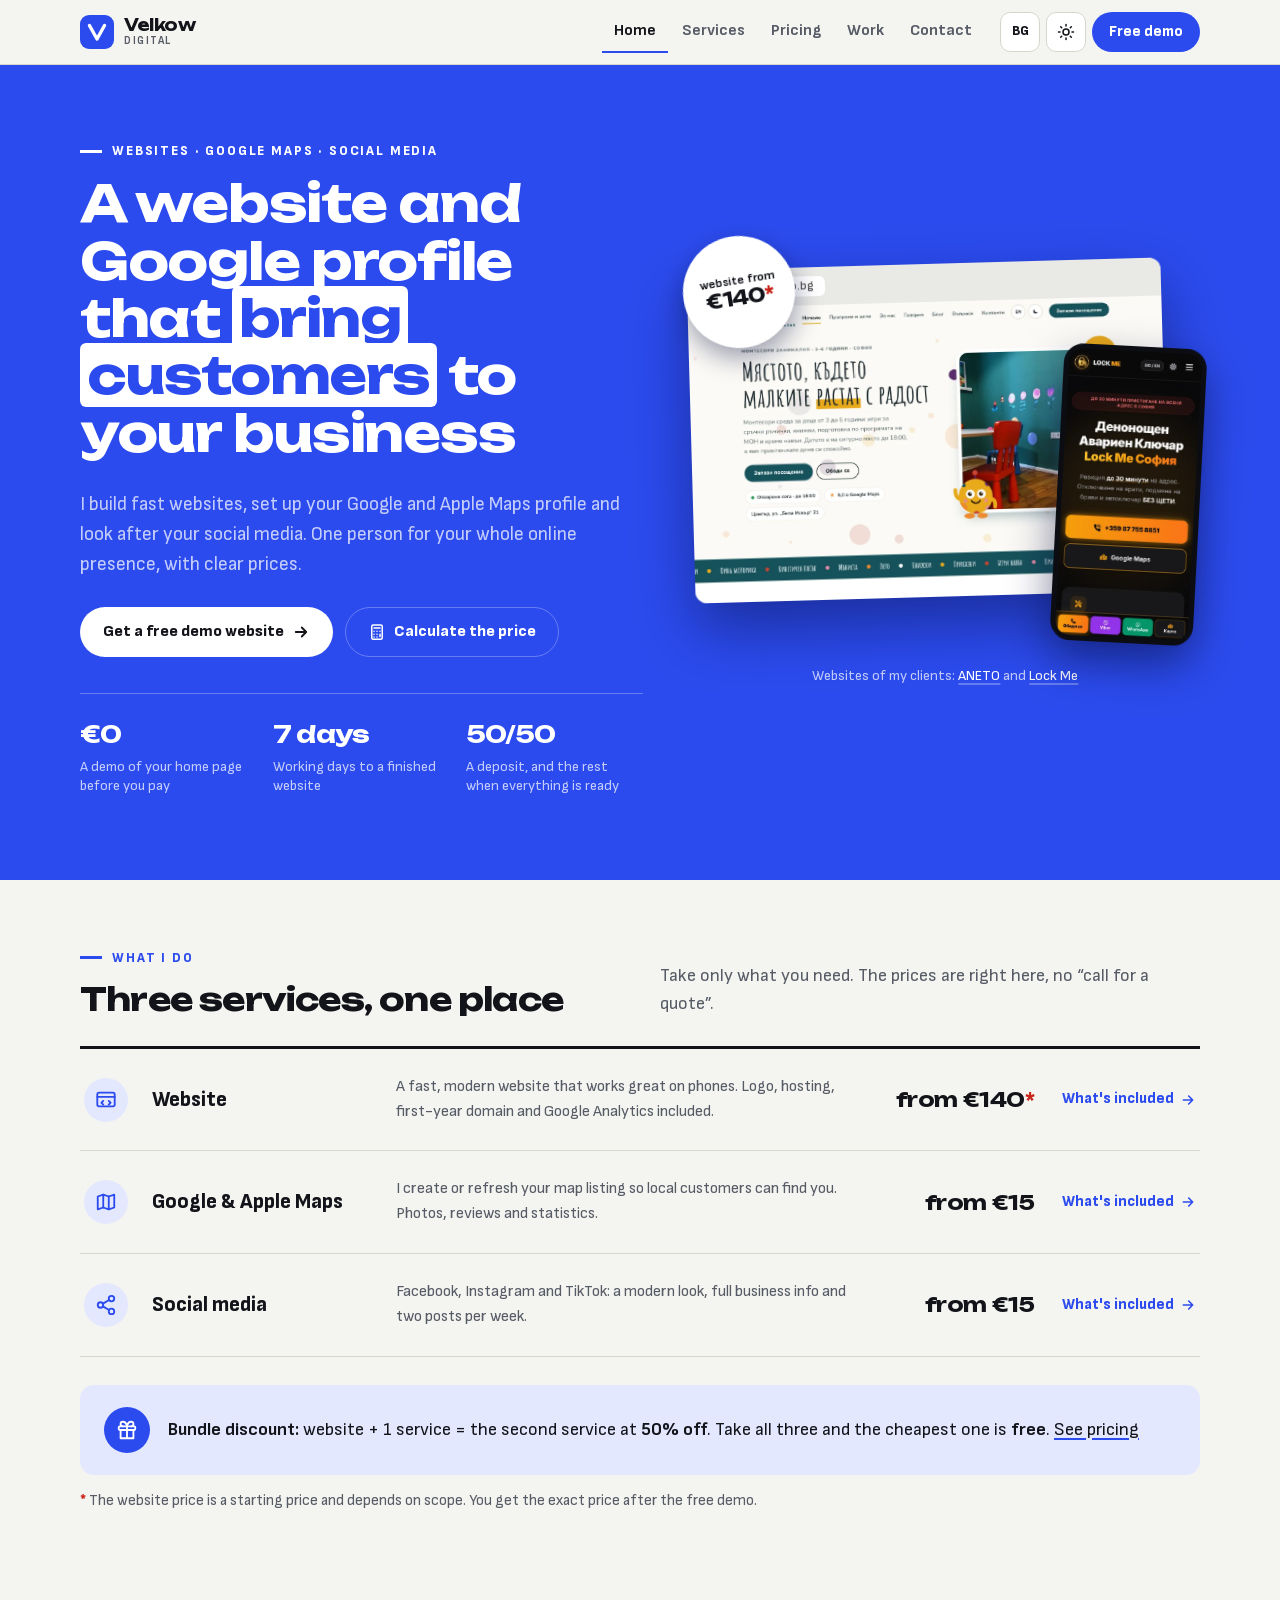
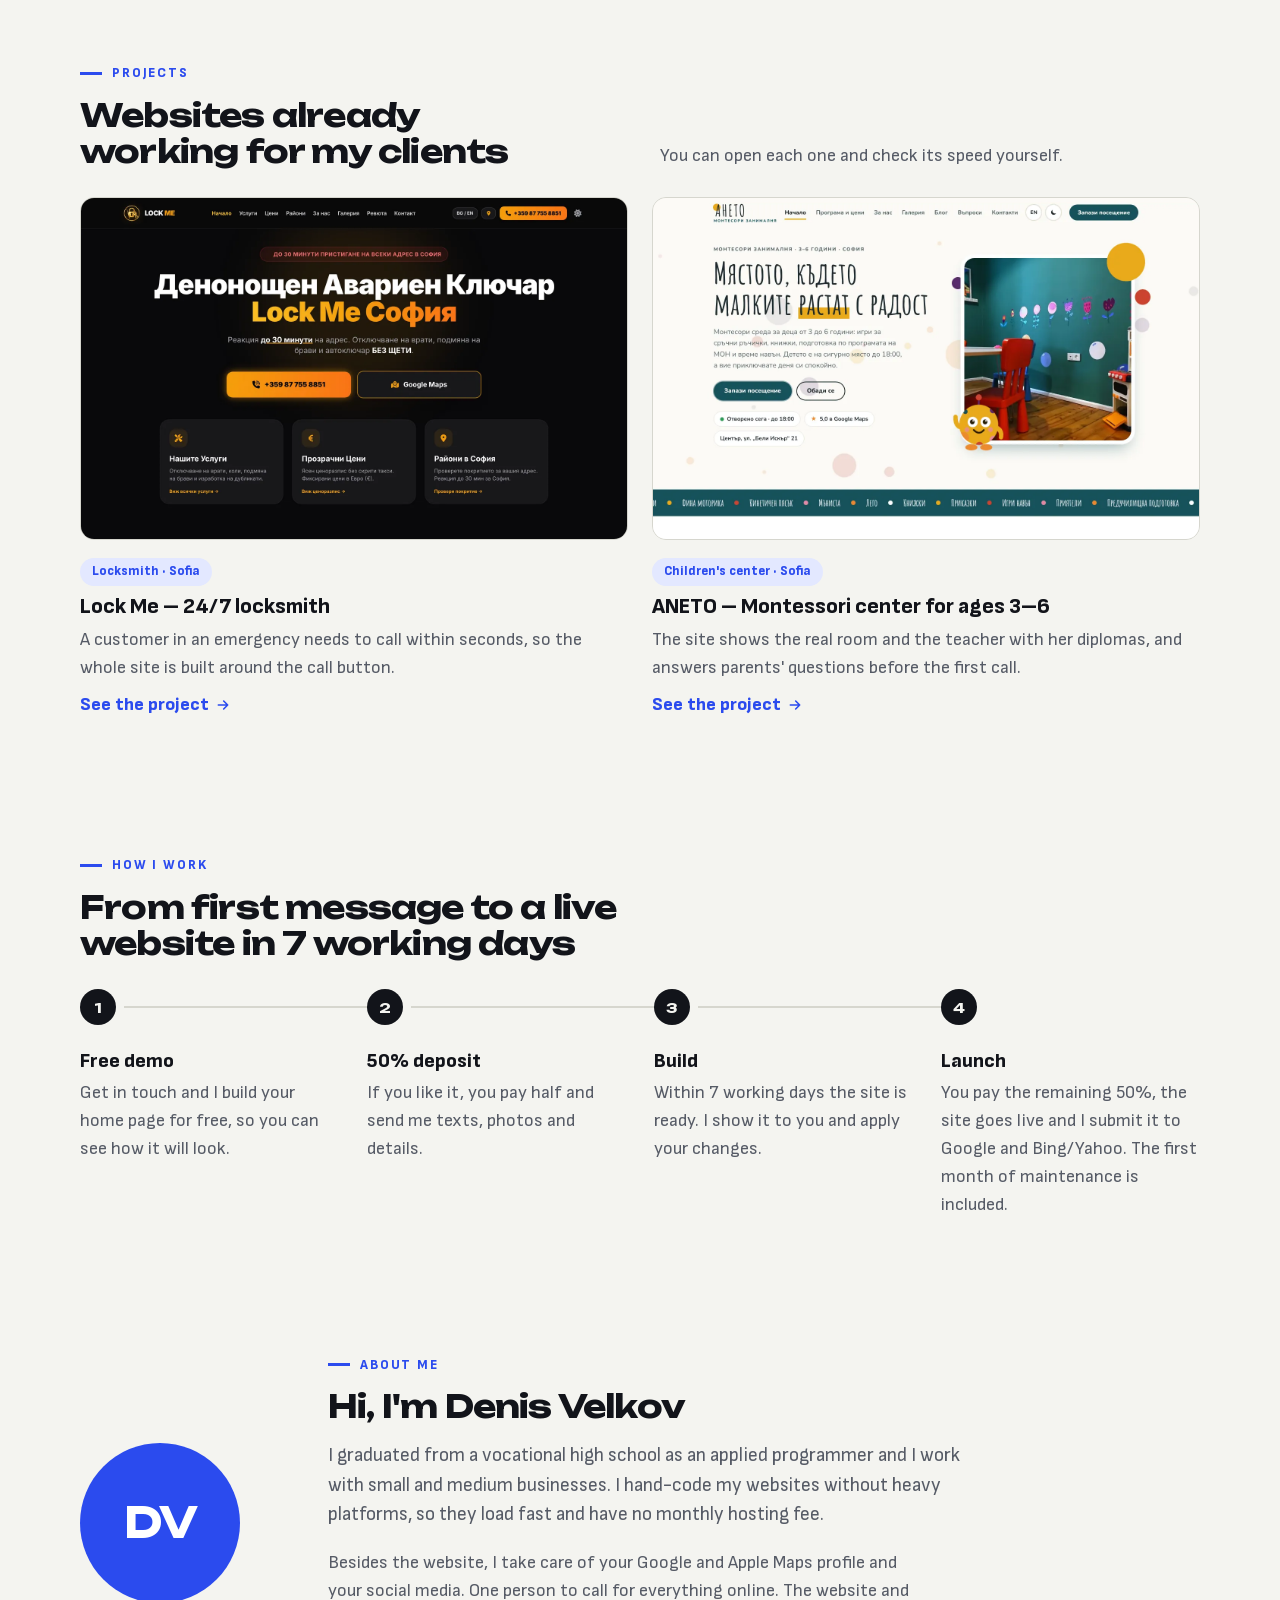
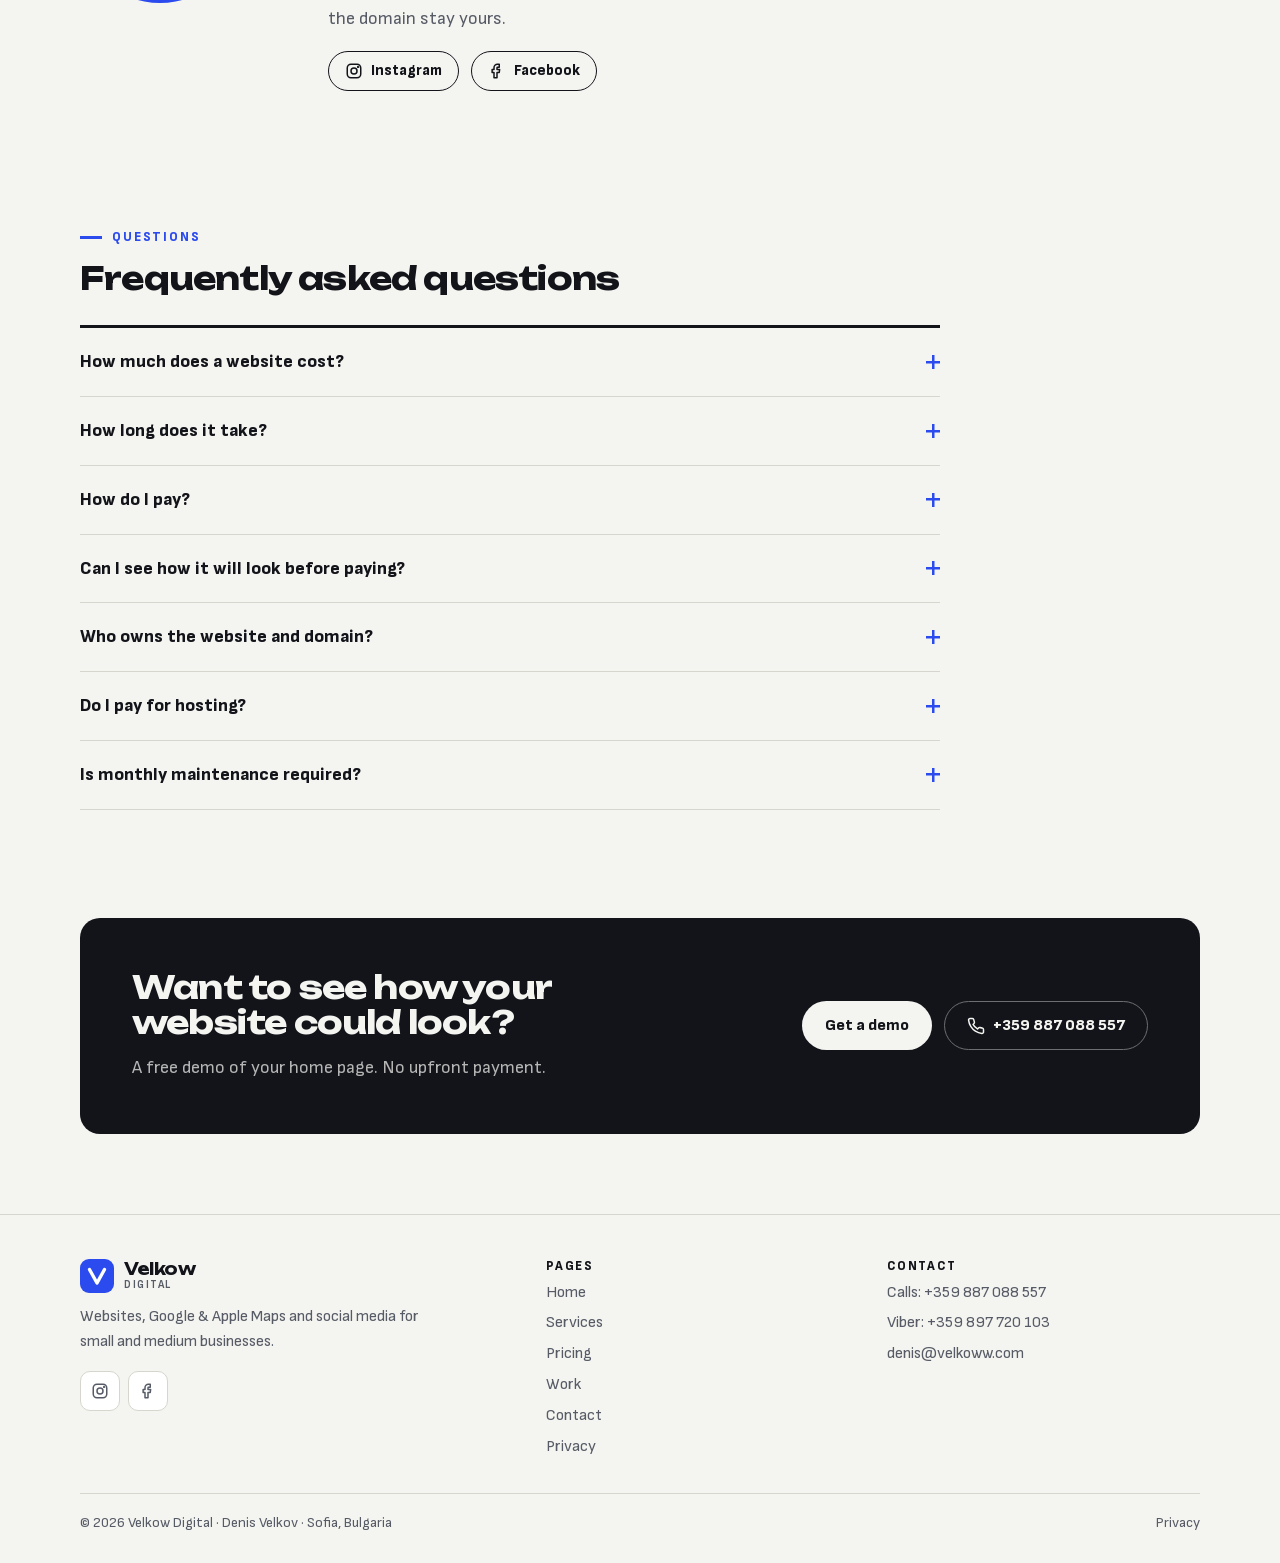
==== commit b7732c68: "Нов дизайн на сайта (v2): синьо hero поле, ценоразпис, проекти на началната - Нов hero с екранни сни" ====
--- a/en/index.html
+++ b/en/index.html
@@ -19,14 +19,15 @@
 <meta property="og:image:height" content="630">
 <meta property="og:locale" content="en_US">
 <meta name="twitter:card" content="summary_large_image">
-<meta name="theme-color" content="#F7F7F4" media="(prefers-color-scheme: light)">
-<meta name="theme-color" content="#0E1014" media="(prefers-color-scheme: dark)">
+<meta name="theme-color" content="#F4F4F0" media="(prefers-color-scheme: light)">
+<meta name="theme-color" content="#0D0F14" media="(prefers-color-scheme: dark)">
 <link rel="icon" href="/favicon.svg" type="image/svg+xml">
 <link rel="icon" href="/favicon.png" type="image/png" sizes="32x32">
 <link rel="apple-touch-icon" href="/apple-touch-icon.png">
 <script>try{var t=localStorage.getItem('theme');if(t==='dark'||t==='light')document.documentElement.setAttribute('data-theme',t)}catch(e){}</script>
-<link rel="preload" href="/assets/fonts/inter-var-latin-cyrillic.woff" as="font" type="font/woff" crossorigin>
-<link rel="stylesheet" href="/assets/css/style.css">
+<link rel="preload" href="/assets/fonts/sofia-sans-var.woff" as="font" type="font/woff" crossorigin>
+<link rel="preload" href="/assets/fonts/unbounded-700.woff" as="font" type="font/woff" crossorigin>
+<link rel="stylesheet" href="/assets/css/style.css?v=2">
 <script type="application/ld+json">{"@context": "https://schema.org", "@type": "ProfessionalService", "name": "Velkow Digital", "url": "https://velkoww.com/en/", "image": "https://velkoww.com/assets/img/og-bg.jpg", "logo": "https://velkoww.com/apple-touch-icon.png", "description": "Website creation, Google and Apple Maps profiles and social media management for small and medium businesses.", "telephone": "+359887088557", "email": "denis@velkoww.com", "founder": {"@type": "Person", "name": "Denis Velkov"}, "address": {"@type": "PostalAddress", "addressLocality": "Sofia", "addressCountry": "BG"}, "areaServed": "BG", "priceRange": "€€", "sameAs": ["https://www.instagram.com/velkoww_/", "https://www.facebook.com/share/19Hg4BAvfs/"], "inLanguage": "en"}</script>
 </head>
 <body>
@@ -45,7 +46,6 @@
   <nav id="mobile-menu" class="mobile-menu" aria-label="Menu"><a href="/en/" aria-current="page">Home</a><a href="/en/services">Services</a><a href="/en/prices">Pricing</a><a href="/en/portfolio">Work</a><a href="/en/contacts">Contact</a></nav>
 </header>
 <main id="main">
-
 <section class="hero">
   <div class="wrap hero-grid">
     <div>
@@ -53,64 +53,72 @@
       <h1>A website and Google profile that <em>bring customers</em> to your business</h1>
       <p class="lead">I build fast websites, set up your Google and Apple Maps profile and look after your social media. One person for your whole online presence, with clear prices.</p>
       <div class="btn-row">
-        <a class="btn btn-primary" href="/en/contacts#form">Get a free demo website <svg viewBox="0 0 24 24" width="16" height="16" fill="none" stroke="currentColor" stroke-width="2.2" stroke-linecap="round" stroke-linejoin="round" aria-hidden="true"><path d="M5 12h14M13 6l6 6-6 6"/></svg></a>
+        <a class="btn btn-primary" href="/en/contacts#form">Get a free demo website <svg class="go" viewBox="0 0 24 24" width="16" height="16" fill="none" stroke="currentColor" stroke-width="2.4" stroke-linecap="round" stroke-linejoin="round" aria-hidden="true"><path d="M5 12h14M13 6l6 6-6 6"/></svg></a>
         <a class="btn btn-ghost" href="/en/prices#calc"><svg viewBox="0 0 24 24" fill="none" stroke="currentColor" stroke-width="2" stroke-linecap="round" stroke-linejoin="round" aria-hidden="true"><rect x="5" y="2.5" width="14" height="19" rx="2"/><path d="M8 6.5h8M8 11h.01M12 11h.01M16 11h.01M8 15h.01M12 15h.01M16 15v3M8 18.5h.01M12 18.5h.01"/></svg> Calculate the price</a>
       </div>
-      <ul class="trust">
-        <li><svg viewBox="0 0 24 24" fill="none" stroke="currentColor" stroke-width="2.5" stroke-linecap="round" stroke-linejoin="round" aria-hidden="true"><path d="M20 6 9 17l-5-5"/></svg> Free demo before you pay</li>
-        <li><svg viewBox="0 0 24 24" fill="none" stroke="currentColor" stroke-width="2.5" stroke-linecap="round" stroke-linejoin="round" aria-hidden="true"><path d="M20 6 9 17l-5-5"/></svg> Ready in 7 working days</li>
-        <li><svg viewBox="0 0 24 24" fill="none" stroke="currentColor" stroke-width="2.5" stroke-linecap="round" stroke-linejoin="round" aria-hidden="true"><path d="M20 6 9 17l-5-5"/></svg> You own the site and domain</li>
-      </ul>
+      <dl class="facts">
+        <div><dt>€0</dt><dd>A demo of your home page before you pay</dd></div>
+        <div><dt>7 days</dt><dd>Working days to a finished website</dd></div>
+        <div><dt>50/50</dt><dd>A deposit, and the rest when everything is ready</dd></div>
+      </dl>
     </div>
-    <aside class="hero-card" aria-label="Latest project">
-      <div class="hero-card-bar"><i></i><i></i><i></i></div>
-      <div class="hero-card-body">
-        <p class="mono muted" style="margin-bottom:12px">aneto.bg · mobile test</p>
-        <ul class="stat-list">
-          <li><span>First content on screen</span><b>0.9 s</b></li>
-          <li><span>Page weight</span><b>296 KB</b></li>
-          <li><span>Layout shift</span><b>0</b></li>
-          <li><span>Mobile-friendly</span><span class="pill pill-ok">Yes</span></li>
-        </ul>
-        <a class="card-link" href="/en/portfolio#aneto">See the project <svg viewBox="0 0 24 24" width="16" height="16" fill="none" stroke="currentColor" stroke-width="2.2" stroke-linecap="round" stroke-linejoin="round" aria-hidden="true"><path d="M5 12h14M13 6l6 6-6 6"/></svg></a>
+    <div>
+      <div class="stage">
+        <a class="tag" href="/en/prices#calc" aria-label="Website from 140 euro, see pricing">website from<b>€140<span class="req">*</span></b></a>
+        <figure class="browser"><div class="browser-bar"><i></i><i></i><i></i><span>aneto.bg</span></div><img src="/assets/img/aneto-desktop.webp" width="1440" height="900" alt="The ANETO website on a desktop"></figure>
+        <figure class="phone"><img src="/assets/img/lockme-mobile.webp" width="390" height="844" alt="The Lock Me locksmith website on a phone"></figure>
       </div>
-    </aside>
-  </div>
-</section>
-
-<section class="section-tight">
-  <div class="wrap">
-    <span class="eyebrow">What I do</span>
-    <h2>Three services, one place</h2>
-    <div class="grid grid-3" style="margin-top:28px">
-      <article class="card"><div class="card-icon"><svg viewBox="0 0 24 24" fill="none" stroke="currentColor" stroke-width="2" stroke-linecap="round" stroke-linejoin="round" aria-hidden="true"><rect x="2.5" y="4" width="19" height="15" rx="2"/><path d="M2.5 8.5h19"/><path d="m9 13-2 2 2 2M15 13l2 2-2 2"/></svg></div><h3>Website</h3>
-        <p class="muted">A fast, modern website that works great on phones. Logo, hosting, first-year domain and Google Analytics included.</p>
-        <p class="price">from €140<span class="req">*</span></p>
-        <a class="card-link" href="/en/services#web">What's included <svg viewBox="0 0 24 24" width="16" height="16" fill="none" stroke="currentColor" stroke-width="2.2" stroke-linecap="round" stroke-linejoin="round" aria-hidden="true"><path d="M5 12h14M13 6l6 6-6 6"/></svg></a></article>
-      <article class="card"><div class="card-icon"><svg viewBox="0 0 24 24" fill="none" stroke="currentColor" stroke-width="2" stroke-linecap="round" stroke-linejoin="round" aria-hidden="true"><path d="M9 4 3 6v14l6-2 6 2 6-2V4l-6 2z"/><path d="M9 4v14M15 6v14"/></svg></div><h3>Google & Apple Maps</h3>
-        <p class="muted">I create or refresh your map listing so local customers can find you. Photos, reviews and statistics.</p>
-        <p class="price">from €15</p>
-        <a class="card-link" href="/en/services#maps">What's included <svg viewBox="0 0 24 24" width="16" height="16" fill="none" stroke="currentColor" stroke-width="2.2" stroke-linecap="round" stroke-linejoin="round" aria-hidden="true"><path d="M5 12h14M13 6l6 6-6 6"/></svg></a></article>
-      <article class="card"><div class="card-icon"><svg viewBox="0 0 24 24" fill="none" stroke="currentColor" stroke-width="2" stroke-linecap="round" stroke-linejoin="round" aria-hidden="true"><circle cx="18" cy="5" r="3"/><circle cx="6" cy="12" r="3"/><circle cx="18" cy="19" r="3"/><path d="m8.6 13.5 6.8 4M15.4 6.5l-6.8 4"/></svg></div><h3>Social media</h3>
-        <p class="muted">Facebook, Instagram and TikTok: a modern look, full business info and two posts per week.</p>
-        <p class="price">from €15</p>
-        <a class="card-link" href="/en/services#social">What's included <svg viewBox="0 0 24 24" width="16" height="16" fill="none" stroke="currentColor" stroke-width="2.2" stroke-linecap="round" stroke-linejoin="round" aria-hidden="true"><path d="M5 12h14M13 6l6 6-6 6"/></svg></a></article>
+      <p class="stage-cap">Websites of my clients: <a href="/en/portfolio#aneto">ANETO</a> and <a href="/en/portfolio">Lock Me</a></p>
     </div>
-    <div class="callout discount" style="margin-top:20px"><b><svg width="18" height="18" style="vertical-align:-3px" viewBox="0 0 24 24" fill="none" stroke="currentColor" stroke-width="2" stroke-linecap="round" stroke-linejoin="round" aria-hidden="true"><rect x="3" y="8" width="18" height="4" rx="1"/><path d="M12 8v13M19 12v9H5v-9M7.5 8a2.5 2.5 0 0 1 0-5C11 3 12 8 12 8s1-5 4.5-5a2.5 2.5 0 0 1 0 5"/></svg> Bundle discount:</b> website + 1 service = the second service at <b>50% off</b>. Take all three and the cheapest one is <b>free</b>. <a href="/en/prices">See pricing</a></div>
-    <p class="note-red" style="margin-top:14px;font-size:.92rem">* The website price is a starting price and depends on scope. You get the exact price after the free demo.</p>
   </div>
 </section>
 
 <section>
   <div class="wrap">
-    <span class="eyebrow">How I work</span>
-    <h2>From first message to a live website in 7 working days</h2>
-    <div class="grid grid-4" style="margin-top:28px">
-      <div class="card"><span class="step-num">01</span><h3>Free demo</h3><p class="muted">Get in touch and I build your home page for free, so you can see how it will look.</p></div>
-      <div class="card"><span class="step-num">02</span><h3>50% deposit</h3><p class="muted">If you like it, you pay half and send me texts, photos and details.</p></div>
-      <div class="card"><span class="step-num">03</span><h3>Build</h3><p class="muted">Within 7 working days the site is ready. I show it to you and apply your changes.</p></div>
-      <div class="card"><span class="step-num">04</span><h3>Launch</h3><p class="muted">You pay the remaining 50%, the site goes live and I submit it to Google and Bing/Yahoo. The first month of maintenance is included.</p></div>
+    <div class="sec-head">
+      <div><span class="eyebrow">What I do</span><h2>Three services, one place</h2></div>
+      <p>Take only what you need. The prices are right here, no “call for a quote”.</p>
     </div>
+    <ul class="menu-list">
+      <li><a class="mrow" href="/en/services#web"><span class="mrow-ic"><svg viewBox="0 0 24 24" fill="none" stroke="currentColor" stroke-width="2" stroke-linecap="round" stroke-linejoin="round" aria-hidden="true"><rect x="2.5" y="4" width="19" height="15" rx="2"/><path d="M2.5 8.5h19"/><path d="m9 13-2 2 2 2M15 13l2 2-2 2"/></svg></span><b class="t">Website</b><span class="d">A fast, modern website that works great on phones. Logo, hosting, first-year domain and Google Analytics included.</span><span class="p"><span>from €140<span class="req">*</span></span><span class="go">What's included <svg class="go" viewBox="0 0 24 24" width="16" height="16" fill="none" stroke="currentColor" stroke-width="2.4" stroke-linecap="round" stroke-linejoin="round" aria-hidden="true"><path d="M5 12h14M13 6l6 6-6 6"/></svg></span></span></a></li>
+      <li><a class="mrow" href="/en/services#maps"><span class="mrow-ic"><svg viewBox="0 0 24 24" fill="none" stroke="currentColor" stroke-width="2" stroke-linecap="round" stroke-linejoin="round" aria-hidden="true"><path d="M9 4 3 6v14l6-2 6 2 6-2V4l-6 2z"/><path d="M9 4v14M15 6v14"/></svg></span><b class="t">Google &amp; Apple Maps</b><span class="d">I create or refresh your map listing so local customers can find you. Photos, reviews and statistics.</span><span class="p"><span>from €15</span><span class="go">What's included <svg class="go" viewBox="0 0 24 24" width="16" height="16" fill="none" stroke="currentColor" stroke-width="2.4" stroke-linecap="round" stroke-linejoin="round" aria-hidden="true"><path d="M5 12h14M13 6l6 6-6 6"/></svg></span></span></a></li>
+      <li><a class="mrow" href="/en/services#social"><span class="mrow-ic"><svg viewBox="0 0 24 24" fill="none" stroke="currentColor" stroke-width="2" stroke-linecap="round" stroke-linejoin="round" aria-hidden="true"><circle cx="18" cy="5" r="3"/><circle cx="6" cy="12" r="3"/><circle cx="18" cy="19" r="3"/><path d="m8.6 13.5 6.8 4M15.4 6.5l-6.8 4"/></svg></span><b class="t">Social media</b><span class="d">Facebook, Instagram and TikTok: a modern look, full business info and two posts per week.</span><span class="p"><span>from €15</span><span class="go">What's included <svg class="go" viewBox="0 0 24 24" width="16" height="16" fill="none" stroke="currentColor" stroke-width="2.4" stroke-linecap="round" stroke-linejoin="round" aria-hidden="true"><path d="M5 12h14M13 6l6 6-6 6"/></svg></span></span></a></li>
+    </ul>
+    <div class="callout discount" style="margin-top:28px"><span class="ic"><svg viewBox="0 0 24 24" fill="none" stroke="currentColor" stroke-width="2" stroke-linecap="round" stroke-linejoin="round" aria-hidden="true"><rect x="3" y="8" width="18" height="4" rx="1"/><path d="M12 8v13M19 12v9H5v-9M7.5 8a2.5 2.5 0 0 1 0-5C11 3 12 8 12 8s1-5 4.5-5a2.5 2.5 0 0 1 0 5"/></svg></span><p><b>Bundle discount:</b> website + 1 service = the second service at <b>50% off</b>. Take all three and the cheapest one is <b>free</b>. <a href="/en/prices">See pricing</a></p></div>
+    <p class="note-red" style="margin-top:14px"><span class="req">*</span> The website price is a starting price and depends on scope. You get the exact price after the free demo.</p>
+  </div>
+</section>
+
+<section>
+  <div class="wrap">
+    <div class="sec-head">
+      <div><span class="eyebrow">Projects</span><h2>Websites already working for my clients</h2></div>
+      <p>You can open each one and check its speed yourself.</p>
+    </div>
+    <div class="works">
+      <a class="work" href="/en/portfolio">
+        <div class="work-shot"><img src="/assets/img/lockme-desktop.webp" width="1440" height="900" alt="The lockmebg.com home page" loading="lazy"></div>
+        <div><span class="pill">Locksmith · Sofia</span><h3>Lock Me – 24/7 locksmith</h3><p>A customer in an emergency needs to call within seconds, so the whole site is built around the call button.</p><span class="card-link">See the project <svg class="go" viewBox="0 0 24 24" width="16" height="16" fill="none" stroke="currentColor" stroke-width="2.4" stroke-linecap="round" stroke-linejoin="round" aria-hidden="true"><path d="M5 12h14M13 6l6 6-6 6"/></svg></span></div>
+      </a>
+      <a class="work" href="/en/portfolio#aneto">
+        <div class="work-shot"><img src="/assets/img/aneto-desktop.webp" width="1440" height="900" alt="The aneto.bg home page" loading="lazy"></div>
+        <div><span class="pill">Children's center · Sofia</span><h3>ANETO – Montessori center for ages 3–6</h3><p>The site shows the real room and the teacher with her diplomas, and answers parents' questions before the first call.</p><span class="card-link">See the project <svg class="go" viewBox="0 0 24 24" width="16" height="16" fill="none" stroke="currentColor" stroke-width="2.4" stroke-linecap="round" stroke-linejoin="round" aria-hidden="true"><path d="M5 12h14M13 6l6 6-6 6"/></svg></span></div>
+      </a>
+    </div>
+  </div>
+</section>
+
+<section>
+  <div class="wrap">
+    <div class="sec-head">
+      <div><span class="eyebrow">How I work</span><h2>From first message to a live website in 7 working days</h2></div>
+    </div>
+    <ol class="steps">
+      <li><h3>Free demo</h3><p>Get in touch and I build your home page for free, so you can see how it will look.</p></li>
+      <li><h3>50% deposit</h3><p>If you like it, you pay half and send me texts, photos and details.</p></li>
+      <li><h3>Build</h3><p>Within 7 working days the site is ready. I show it to you and apply your changes.</p></li>
+      <li><h3>Launch</h3><p>You pay the remaining 50%, the site goes live and I submit it to Google and Bing/Yahoo. The first month of maintenance is included.</p></li>
+    </ol>
   </div>
 </section>
 
@@ -120,18 +128,17 @@
     <div>
       <span class="eyebrow">About me</span>
       <h2>Hi, I'm Denis Velkov</h2>
-      <p class="lead" style="max-width:720px">I graduated from a vocational high school as an applied programmer and I work with small and medium businesses. I hand-code my websites without heavy platforms, so they load fast and have no monthly hosting fee.</p>
-      <p class="muted" style="max-width:720px">Besides the website, I take care of your Google and Apple Maps profile and your social media. One person to call for everything online. The website and the domain stay yours.</p>
-      <div class="btn-row"><a class="btn btn-ghost" href="https://www.instagram.com/velkoww_/" target="_blank" rel="noopener"><svg viewBox="0 0 24 24" fill="none" stroke="currentColor" stroke-width="2" stroke-linecap="round" stroke-linejoin="round" aria-hidden="true"><rect x="3" y="3" width="18" height="18" rx="5"/><circle cx="12" cy="12" r="4"/><circle cx="17.5" cy="6.5" r=".6" fill="currentColor"/></svg> Instagram</a><a class="btn btn-ghost" href="https://www.facebook.com/share/19Hg4BAvfs/" target="_blank" rel="noopener"><svg viewBox="0 0 24 24" fill="none" stroke="currentColor" stroke-width="2" stroke-linecap="round" stroke-linejoin="round" aria-hidden="true"><path d="M15 3h-2.5A4.5 4.5 0 0 0 8 7.5V10H5.5v4H8v7h4v-7h3l.5-4H12V7.8c0-.5.4-.8.8-.8H15z"/></svg> Facebook</a></div>
+      <p class="lead">I graduated from a vocational high school as an applied programmer and I work with small and medium businesses. I hand-code my websites without heavy platforms, so they load fast and have no monthly hosting fee.</p>
+      <p class="muted" style="max-width:60ch">Besides the website, I take care of your Google and Apple Maps profile and your social media. One person to call for everything online. The website and the domain stay yours.</p>
+      <div class="btn-row"><a class="btn btn-ghost btn-sm" href="https://www.instagram.com/velkoww_/" target="_blank" rel="noopener"><svg viewBox="0 0 24 24" fill="none" stroke="currentColor" stroke-width="2" stroke-linecap="round" stroke-linejoin="round" aria-hidden="true"><rect x="3" y="3" width="18" height="18" rx="5"/><circle cx="12" cy="12" r="4"/><circle cx="17.5" cy="6.5" r=".6" fill="currentColor"/></svg> Instagram</a><a class="btn btn-ghost btn-sm" href="https://www.facebook.com/share/19Hg4BAvfs/" target="_blank" rel="noopener"><svg viewBox="0 0 24 24" fill="none" stroke="currentColor" stroke-width="2" stroke-linecap="round" stroke-linejoin="round" aria-hidden="true"><path d="M15 3h-2.5A4.5 4.5 0 0 0 8 7.5V10H5.5v4H8v7h4v-7h3l.5-4H12V7.8c0-.5.4-.8.8-.8H15z"/></svg> Facebook</a></div>
     </div>
   </div>
 </section>
 
 <section>
   <div class="wrap faq">
-    <span class="eyebrow">Questions</span>
-    <h2>Frequently asked questions</h2>
-    <div style="margin-top:24px;max-width:820px">
+    <div class="sec-head"><div><span class="eyebrow">Questions</span><h2>Frequently asked questions</h2></div></div>
+    <div class="faq-list">
       <details><summary>How much does a website cost?</summary><p>From €140. The final price depends on the number of pages and the amount of content. You get the exact price after the free demo, before you pay anything.</p></details>
       <details><summary>How long does it take?</summary><p>Up to 7 working days after I receive the deposit and the content (texts, photos, contacts).</p></details>
       <details><summary>How do I pay?</summary><p>50% deposit when we start and the remaining 50% when everything is ready and you're happy.</p></details>
@@ -178,6 +185,6 @@
   <a class="viber" href="viber://chat?number=%2B359897720103"><svg viewBox="0 0 24 24" fill="none" stroke="currentColor" stroke-width="2" stroke-linecap="round" stroke-linejoin="round" aria-hidden="true"><path d="M21 11.5a8.4 8.4 0 0 1-9 8.4 8.6 8.6 0 0 1-3.8-.9L3 21l1.9-5.1A8.4 8.4 0 0 1 12 3a8.5 8.5 0 0 1 9 8.5z"/><path d="M9.5 9.5c.3 1.8 1.3 3.3 3 4.5"/></svg>Viber</a>
   <a href="/en/prices#calc"><svg viewBox="0 0 24 24" fill="none" stroke="currentColor" stroke-width="2" stroke-linecap="round" stroke-linejoin="round" aria-hidden="true"><rect x="5" y="2.5" width="14" height="19" rx="2"/><path d="M8 6.5h8M8 11h.01M12 11h.01M16 11h.01M8 15h.01M12 15h.01M16 15v3M8 18.5h.01M12 18.5h.01"/></svg>Price</a>
 </nav>
-<script src="/assets/js/main.js" defer></script>
+<script src="/assets/js/main.js?v=2" defer></script>
 </body>
 </html>
--- a/assets/css/style.css
+++ b/assets/css/style.css
@@ -1,61 +1,70 @@
-/* Velkow Digital — стилове (без външни библиотеки) */
-@font-face{font-family:"Inter";src:url("/assets/fonts/inter-var-latin-cyrillic.woff") format("woff");font-weight:100 900;font-display:swap}
+/* Velkow Digital — стилове v2 (без външни библиотеки) */
+@font-face{font-family:"Sofia Sans";src:url("/assets/fonts/sofia-sans-var.woff") format("woff");font-weight:400 800;font-display:swap}
+@font-face{font-family:"Unbounded";src:url("/assets/fonts/unbounded-700.woff") format("woff");font-weight:700;font-display:swap}
 
 :root{
-  --bg:#F7F7F4;--surface:#FFFFFF;--surface-2:#EFEFEA;--border:#DEDED7;
-  --text:#14161A;--muted:#545A64;--accent:#2B4BEE;--accent-ink:#FFFFFF;--accent-soft:#E6EBFF;
+  /* Идея: едно плътно кобалтово поле с широк надпис + ценоразпис и „касова бележка“; всичко останало е тихо. */
+  --bg:#F4F4F0;--surface:#FFFFFF;--surface-2:#E9E9E3;--border:#D6D6CE;
+  --text:#12141A;--muted:#565B66;--accent:#2B4BEE;--accent-ink:#FFFFFF;--accent-soft:#E3E8FF;
+  --field:#2B4BEE;--field-ink:#FFFFFF;--field-soft:rgba(255,255,255,.72);--field-line:rgba(255,255,255,.28);
   --ok:#0E7A43;--danger:#C8261B;--viber:#7360F2;
-  --shadow:0 1px 2px rgba(20,22,26,.05),0 8px 24px rgba(20,22,26,.06);
-  --radius:16px;--maxw:1160px;
+  --shadow:0 1px 2px rgba(18,20,26,.05),0 10px 30px rgba(18,20,26,.07);
+  --radius:14px;--maxw:1160px;
+  --display:"Unbounded","Sofia Sans",system-ui,sans-serif;
+  --body:"Sofia Sans",system-ui,-apple-system,"Segoe UI",Roboto,sans-serif;
   color-scheme:light;
 }
 @media (prefers-color-scheme:dark){
   :root:not([data-theme="light"]){
-    --bg:#0E1014;--surface:#161A21;--surface-2:#1C212A;--border:#2A303B;
-    --text:#ECEEF3;--muted:#A3ABB9;--accent:#8EA2FF;--accent-ink:#0E1014;--accent-soft:#1E2540;
-    --ok:#4ADE80;--danger:#FF7A6E;--shadow:0 1px 2px rgba(0,0,0,.3),0 8px 24px rgba(0,0,0,.25);
+    --bg:#0D0F14;--surface:#161920;--surface-2:#1D2129;--border:#2C313B;
+    --text:#EEEEE8;--muted:#A5AAB5;--accent:#9DAEFF;--accent-ink:#0D0F14;--accent-soft:#1D2442;
+    --field:#2440D8;--ok:#4ADE80;--danger:#FF7A6E;
+    --shadow:0 1px 2px rgba(0,0,0,.3),0 10px 30px rgba(0,0,0,.28);
     color-scheme:dark;
   }
 }
 :root[data-theme="dark"]{
-  --bg:#0E1014;--surface:#161A21;--surface-2:#1C212A;--border:#2A303B;
-  --text:#ECEEF3;--muted:#A3ABB9;--accent:#8EA2FF;--accent-ink:#0E1014;--accent-soft:#1E2540;
-  --ok:#4ADE80;--danger:#FF7A6E;--shadow:0 1px 2px rgba(0,0,0,.3),0 8px 24px rgba(0,0,0,.25);
+  --bg:#0D0F14;--surface:#161920;--surface-2:#1D2129;--border:#2C313B;
+  --text:#EEEEE8;--muted:#A5AAB5;--accent:#9DAEFF;--accent-ink:#0D0F14;--accent-soft:#1D2442;
+  --field:#2440D8;--ok:#4ADE80;--danger:#FF7A6E;
+  --shadow:0 1px 2px rgba(0,0,0,.3),0 10px 30px rgba(0,0,0,.28);
   color-scheme:dark;
 }
 
 *{box-sizing:border-box}
 html{-webkit-text-size-adjust:100%;scroll-behavior:smooth}
 @media (prefers-reduced-motion:reduce){html{scroll-behavior:auto}*{transition:none!important;animation:none!important}}
-body{margin:0;background:var(--bg);color:var(--text);font:400 17px/1.6 "Inter",system-ui,-apple-system,"Segoe UI",Roboto,sans-serif;-webkit-font-smoothing:antialiased;padding-bottom:72px}
+body{margin:0;background:var(--bg);color:var(--text);font:400 18px/1.55 var(--body);-webkit-font-smoothing:antialiased;padding-bottom:76px;overflow-x:hidden}
 @media (min-width:860px){body{padding-bottom:0}}
 img{max-width:100%;height:auto;display:block}
-a{color:var(--accent)}
-h1,h2,h3{line-height:1.15;letter-spacing:-.02em;margin:0 0 .5em}
-h1{font-size:clamp(2.1rem,5.4vw,3.6rem);font-weight:800}
-h2{font-size:clamp(1.6rem,3.4vw,2.4rem);font-weight:750}
-h3{font-size:1.2rem;font-weight:700}
+a{color:inherit;text-decoration-color:var(--accent);text-decoration-thickness:2px;text-underline-offset:3px}
+h1,h2,h3{margin:0 0 .5em;text-wrap:balance;overflow-wrap:break-word}
+h1,h2{font-family:var(--display);font-weight:700;line-height:1.12;letter-spacing:-.025em}
+h1{font-size:clamp(1.6rem,6vw,3.1rem)}
+h2{font-size:clamp(1.3rem,3.6vw,2rem)}
+h3{font-size:1.25rem;font-weight:800;line-height:1.2}
 p{margin:0 0 1em}
-.mono{font-family:ui-monospace,SFMono-Regular,Menlo,Consolas,monospace;font-size:.82em;letter-spacing:0}
+[id]{scroll-margin-top:92px}
+.mono{font-family:ui-monospace,SFMono-Regular,Menlo,Consolas,monospace;font-size:.8em}
 .wrap{max-width:var(--maxw);margin:0 auto;padding:0 20px}
 .skip{position:absolute;left:-999px;top:8px;background:var(--accent);color:var(--accent-ink);padding:8px 14px;border-radius:8px;z-index:100}
 .skip:focus{left:8px}
 :focus-visible{outline:3px solid var(--accent);outline-offset:2px;border-radius:6px}
 
 /* Хедър */
-.site-header{position:sticky;top:0;z-index:50;background:color-mix(in srgb,var(--bg) 88%,transparent);backdrop-filter:saturate(1.4) blur(10px);-webkit-backdrop-filter:saturate(1.4) blur(10px);border-bottom:1px solid var(--border)}
+.site-header{position:sticky;top:0;z-index:50;background:color-mix(in srgb,var(--bg) 90%,transparent);backdrop-filter:blur(10px);-webkit-backdrop-filter:blur(10px);border-bottom:1px solid var(--border)}
 .nav{display:flex;align-items:center;gap:16px;height:64px}
-.brand{display:flex;align-items:center;gap:10px;text-decoration:none;color:var(--text);font-weight:800;letter-spacing:-.02em;font-size:1.1rem;margin-right:auto}
+.brand{display:flex;align-items:center;gap:10px;text-decoration:none;color:var(--text);font-family:var(--display);font-weight:700;letter-spacing:-.03em;font-size:1rem;margin-right:auto}
 .brand-mark{width:34px;height:34px;flex:none}
-.brand small{display:block;font-weight:500;color:var(--muted);font-size:.7rem;letter-spacing:.08em;text-transform:uppercase;line-height:1}
+.brand small{display:block;font-family:var(--body);font-weight:700;color:var(--muted);font-size:.68rem;letter-spacing:.14em;text-transform:uppercase;line-height:1;margin-top:3px}
 .brand span{line-height:1.05}
-.menu{display:none;gap:4px;list-style:none;margin:0;padding:0}
-.menu a{display:block;padding:8px 12px;border-radius:10px;color:var(--muted);text-decoration:none;font-weight:600;font-size:.95rem}
-.menu a:hover{color:var(--text);background:var(--surface-2)}
-.menu a[aria-current="page"]{color:var(--text);background:var(--surface-2)}
+.menu{display:none;gap:2px;list-style:none;margin:0;padding:0}
+.menu a{display:block;padding:8px 12px;color:var(--muted);text-decoration:none;font-weight:700;font-size:1rem;border-bottom:2px solid transparent}
+.menu a:hover{color:var(--text)}
+.menu a[aria-current="page"]{color:var(--text);border-bottom-color:var(--accent)}
 .tools{display:flex;align-items:center;gap:6px}
-.icon-btn{display:inline-flex;align-items:center;justify-content:center;min-width:40px;height:40px;padding:0 10px;border-radius:10px;border:1px solid var(--border);background:var(--surface);color:var(--text);text-decoration:none;font:600 .82rem/1 "Inter",system-ui,sans-serif;cursor:pointer}
-.icon-btn:hover{border-color:var(--accent)}
+.icon-btn{display:inline-flex;align-items:center;justify-content:center;min-width:40px;height:40px;padding:0 10px;border-radius:10px;border:1px solid var(--border);background:var(--surface);color:var(--text);text-decoration:none;font:800 .85rem/1 var(--body);cursor:pointer}
+.icon-btn:hover{border-color:var(--text)}
 .icon-btn svg{width:18px;height:18px}
 .theme-btn .moon{display:none}
 :root[data-theme-effective="dark"] .theme-btn .sun{display:none}
@@ -64,190 +73,284 @@
 .btn.header-cta{display:none}
 .mobile-menu{display:none;border-top:1px solid var(--border);padding:8px 20px 16px}
 .mobile-menu.open{display:block}
-.mobile-menu a{display:block;padding:12px 4px;border-bottom:1px solid var(--border);color:var(--text);text-decoration:none;font-weight:600}
+.mobile-menu a{display:block;padding:13px 4px;border-bottom:1px solid var(--border);color:var(--text);text-decoration:none;font-weight:700}
 .mobile-menu a[aria-current="page"]{color:var(--accent)}
 @media (min-width:860px){.menu{display:flex}.menu-btn{display:none}.btn.header-cta{display:inline-flex}.mobile-menu{display:none!important}}
 
 /* Бутони */
-.btn{display:inline-flex;align-items:center;justify-content:center;gap:8px;padding:13px 22px;border-radius:12px;font-weight:700;font-size:1rem;text-decoration:none;border:1px solid transparent;cursor:pointer;line-height:1.2;transition:transform .15s ease,background .15s ease,border-color .15s ease}
-.btn:hover{transform:translateY(-1px)}
+.btn{text-align:center;display:inline-flex;align-items:center;justify-content:center;gap:8px;padding:14px 22px;border-radius:999px;font:800 1rem/1.2 var(--body);text-decoration:none;border:1.5px solid transparent;cursor:pointer;transition:transform .15s ease,background .15s ease,border-color .15s ease,color .15s ease}
+.btn:hover{transform:translateY(-2px)}
+.btn:active{transform:translateY(0)}
 .btn-primary{background:var(--accent);color:var(--accent-ink)}
-.btn-ghost{background:var(--surface);color:var(--text);border-color:var(--border)}
-.btn-ghost:hover{border-color:var(--accent)}
-.btn-sm{padding:9px 14px;font-size:.9rem;border-radius:10px}
-.btn svg{width:18px;height:18px;flex:none}
+.btn-ghost{background:transparent;color:var(--text);border-color:var(--text)}
+.btn-ghost:hover{background:var(--text);color:var(--bg)}
+.btn-sm{padding:10px 16px;font-size:.92rem}
+.btn svg{width:18px;height:18px;flex:none;transition:transform .15s ease}
+.btn:hover svg.go{transform:translateX(3px)}
 .btn-row{display:flex;flex-wrap:wrap;gap:12px}
 
 /* Секции */
-section{padding:64px 0}
+section{padding:48px 0}
+@media (min-width:860px){section{padding:68px 0}}
 .section-tight{padding:40px 0}
-.eyebrow{display:inline-flex;align-items:center;gap:8px;font-size:.8rem;font-weight:700;letter-spacing:.08em;text-transform:uppercase;color:var(--accent);margin-bottom:12px}
-.lead{font-size:1.15rem;color:var(--muted);max-width:640px}
+.eyebrow{display:flex;align-items:center;gap:10px;font-size:.82rem;font-weight:800;letter-spacing:.14em;text-transform:uppercase;color:var(--accent);margin-bottom:14px}
+.eyebrow::before{content:"";width:22px;height:3px;background:currentColor;flex:none}
+.lead{font-size:1.2rem;color:var(--muted);max-width:60ch}
 .muted{color:var(--muted)}
-.center{text-align:center}
-.center .lead{margin-left:auto;margin-right:auto}
-.page-head{padding-top:48px;padding-bottom:8px}
+.page-head{padding-top:52px;padding-bottom:28px;border-bottom:3px solid var(--text)}
 .page-head .lead{margin-bottom:0}
-
-/* Hero */
-.hero{padding:56px 0 48px}
-.hero-grid{display:grid;gap:40px;align-items:center}
-@media (min-width:960px){.hero-grid{grid-template-columns:1.15fr .85fr}.hero{padding:88px 0 72px}}
-.hero h1 em{font-style:normal;color:var(--accent)}
-.hero .lead{margin-bottom:28px}
-.trust{display:flex;flex-wrap:wrap;gap:10px 22px;list-style:none;padding:0;margin:28px 0 0;color:var(--muted);font-size:.95rem}
-.trust li{display:flex;align-items:center;gap:8px}
-.trust svg{width:18px;height:18px;color:var(--ok);flex:none}
-.hero-card{background:var(--surface);border:1px solid var(--border);border-radius:20px;box-shadow:var(--shadow);overflow:hidden}
-.hero-card-bar{display:flex;gap:6px;padding:12px 14px;border-bottom:1px solid var(--border);background:var(--surface-2)}
-.hero-card-bar i{width:10px;height:10px;border-radius:50%;background:var(--border)}
-.hero-card-body{padding:22px}
-.stat-list{list-style:none;padding:0;margin:0;display:grid;gap:12px}
-.stat-list li{display:flex;justify-content:space-between;align-items:center;gap:12px;padding:12px 14px;border:1px solid var(--border);border-radius:12px;background:var(--bg)}
-.stat-list b{font-size:1.05rem}
-.pill{display:inline-block;white-space:nowrap;padding:3px 10px;border-radius:99px;background:var(--accent-soft);color:var(--accent);font-weight:700;font-size:.8rem}
-.pill-ok{background:color-mix(in srgb,var(--ok) 14%,transparent);color:var(--ok)}
+.sec-head{display:grid;gap:8px 40px;margin-bottom:28px}
+.sec-head h2{margin:0}
+.sec-head p{margin:0;color:var(--muted);max-width:52ch}
+@media (min-width:860px){.sec-head{grid-template-columns:1fr 1fr;align-items:end}}
+
+/* Hero — кобалтовото поле */
+.hero{padding:44px 0 52px;background:var(--field);color:var(--field-ink);overflow:hidden}
+.hero-grid{display:grid;gap:56px;align-items:center}
+@media (min-width:960px){.hero-grid{grid-template-columns:1.05fr .95fr;gap:48px}.hero{padding:76px 0 84px}}
+.hero .eyebrow{color:var(--field-ink)}
+.hero h1{font-size:clamp(1.65rem,6.6vw,3.2rem);margin-bottom:.55em}
+.hero h1 em{font-style:normal;background:var(--field-ink);color:var(--field);padding:0 .14em;border-radius:.12em;-webkit-box-decoration-break:clone;box-decoration-break:clone}
+.hero .lead{color:var(--field-soft);margin-bottom:28px}
+.hero .btn-primary{background:var(--field-ink);color:#12141A}
+.hero .btn-ghost{color:var(--field-ink);border-color:var(--field-line)}
+.hero .btn-ghost:hover{background:var(--field-ink);color:#12141A;border-color:var(--field-ink)}
+.hero :focus-visible{outline-color:var(--field-ink)}
+.facts{display:grid;grid-template-columns:repeat(3,1fr);gap:16px;margin:36px 0 0;padding-top:22px;border-top:1px solid var(--field-line)}
+.facts div{display:grid;gap:4px;align-content:start}
+.facts dt{font-family:var(--display);font-weight:700;font-size:clamp(1.05rem,3.6vw,1.5rem);letter-spacing:-.03em;white-space:nowrap}
+.facts dd{margin:0;font-size:.9rem;line-height:1.35;color:var(--field-soft)}
+
+.stage{position:relative;padding:14px 7% 9% 0;max-width:560px;margin:0 auto;width:100%}
+.browser{margin:0;border-radius:12px;overflow:hidden;background:#fff;box-shadow:0 26px 60px rgba(6,12,60,.45);transform:rotate(-1.6deg)}
+.browser-bar{display:flex;align-items:center;gap:6px;padding:9px 12px;background:#E9E9E6;font:600 .72rem/1 var(--body);color:#555}
+.browser-bar i{width:9px;height:9px;border-radius:50%;background:#C4C4BF}
+.browser-bar span{margin-left:8px;background:#fff;border-radius:6px;padding:4px 12px}
+.phone{position:absolute;right:0;bottom:0;width:28%;margin:0;border-radius:20px;border:5px solid #0B0D12;background:#0B0D12;overflow:hidden;box-shadow:0 20px 44px rgba(6,12,60,.5);transform:rotate(3deg)}
+.tag{position:absolute;left:-8px;top:-14px;z-index:2;width:112px;height:112px;border-radius:50%;background:#fff;color:#12141A;display:flex;flex-direction:column;align-items:center;justify-content:center;text-decoration:none;transform:rotate(-9deg);box-shadow:0 10px 26px rgba(6,12,60,.4);font-size:.78rem;font-weight:700;line-height:1.1;transition:transform .2s ease}
+.tag b{font-family:var(--display);font-size:1.22rem;letter-spacing:-.04em;white-space:nowrap}
+.tag .req{color:#C8261B}
+.tag:hover{transform:rotate(-3deg) scale(1.05)}
+.stage-cap{margin:22px 0 0;font-size:.9rem;color:var(--field-soft);text-align:center}
+.stage-cap a{color:var(--field-ink);text-decoration-color:var(--field-line)}
+@media (prefers-reduced-motion:no-preference){
+  .browser{animation:rise .7s cubic-bezier(.2,.8,.2,1) both}
+  .phone{animation:rise2 .7s .12s cubic-bezier(.2,.8,.2,1) both}
+  .tag{animation:stamp .45s .5s cubic-bezier(.3,1.5,.5,1) both}
+}
+@keyframes rise{from{transform:translateY(26px) rotate(0)}to{transform:rotate(-1.6deg)}}
+@keyframes rise2{from{transform:translateY(40px) rotate(0)}to{transform:rotate(3deg)}}
+@keyframes stamp{from{transform:rotate(-30deg) scale(1.5)}to{transform:rotate(-9deg)}}
+
+/* Ценоразпис на услугите */
+.menu-list{list-style:none;padding:0;margin:0;border-top:3px solid var(--text)}
+.mrow{display:grid;grid-template-columns:auto 1fr;gap:6px 16px;align-items:center;padding:22px 4px;border-bottom:1px solid var(--border);text-decoration:none;color:var(--text);transition:background .15s ease,padding .15s ease}
+.mrow:hover{background:var(--surface);padding-left:14px;padding-right:14px}
+.mrow-ic{width:44px;height:44px;border-radius:50%;background:var(--accent-soft);color:var(--accent);display:flex;align-items:center;justify-content:center}
+.mrow-ic svg{width:22px;height:22px}
+.mrow b.t{font-size:1.3rem;font-weight:800}
+.mrow .d{grid-column:1/-1;color:var(--muted);font-size:1rem}
+.mrow .p{grid-column:1/-1;display:flex;justify-content:space-between;align-items:center;gap:12px;font-family:var(--display);font-weight:700;font-size:1.25rem;letter-spacing:-.03em;white-space:nowrap}
+.mrow .go{display:inline-flex;align-items:center;gap:6px;font:800 .92rem/1 var(--body);letter-spacing:0;color:var(--accent)}
+.mrow .go svg{width:16px;height:16px;transition:transform .15s ease}
+.mrow:hover .go svg{transform:translateX(4px)}
+@media (min-width:800px){
+  .mrow{grid-template-columns:44px 220px 1fr auto;gap:24px;padding:26px 4px}
+  .mrow .d{grid-column:auto}
+  .mrow .p{grid-column:auto;justify-content:flex-end;gap:28px;min-width:300px}
+}
 
 /* Карти */
 .grid{display:grid;gap:20px}
-@media (min-width:720px){.grid-2{grid-template-columns:repeat(2,1fr)}.grid-3{grid-template-columns:repeat(3,1fr)}.grid-4{grid-template-columns:repeat(2,1fr)}}
-@media (min-width:1000px){.grid-4{grid-template-columns:repeat(4,1fr)}}
-.card{background:var(--surface);border:1px solid var(--border);border-radius:var(--radius);padding:26px;box-shadow:var(--shadow)}
+@media (min-width:720px){.grid-2{grid-template-columns:repeat(2,1fr)}.grid-3{grid-template-columns:repeat(3,1fr)}}
+.card{background:var(--surface);border:1px solid var(--border);border-radius:var(--radius);padding:26px}
 .card h3{margin-bottom:.4em}
 .card p:last-child{margin-bottom:0}
-.card-icon{width:46px;height:46px;border-radius:12px;background:var(--accent-soft);color:var(--accent);display:flex;align-items:center;justify-content:center;margin-bottom:16px}
+.card-icon{width:48px;height:48px;border-radius:50%;background:var(--accent-soft);color:var(--accent);display:flex;align-items:center;justify-content:center;margin-bottom:16px}
 .card-icon svg{width:24px;height:24px}
-.card-link{font-weight:700;text-decoration:none;display:inline-flex;gap:6px;align-items:center;margin-top:8px}
+.card-link{font-weight:800;text-decoration:none;color:var(--accent);display:inline-flex;gap:6px;align-items:center;margin-top:8px}
+.card-link svg{transition:transform .15s ease}
+.card-link:hover svg{transform:translateX(4px)}
 .checks{list-style:none;padding:0;margin:0 0 1em}
 .checks li{position:relative;padding-left:28px;margin:8px 0}
 .checks li::before{content:"";position:absolute;left:2px;top:.45em;width:14px;height:8px;border-left:2.5px solid var(--ok);border-bottom:2.5px solid var(--ok);transform:rotate(-45deg)}
-.step-num{font-weight:800;color:var(--accent);font-size:.9rem;margin-bottom:8px;display:block}
+
+/* Проекти на началната */
+.works{display:grid;gap:24px}
+@media (min-width:760px){.works{grid-template-columns:1fr 1fr}}
+.work{display:grid;gap:16px;text-decoration:none;color:var(--text);align-content:start}
+.work-shot{position:relative;border-radius:var(--radius);overflow:hidden;border:1px solid var(--border);background:var(--surface-2);aspect-ratio:16/10}
+.work-shot img{width:100%;height:100%;object-fit:cover;object-position:top;transition:transform .5s cubic-bezier(.2,.8,.2,1)}
+.work:hover .work-shot img{transform:scale(1.035)}
+.work h3{margin:8px 0 6px;font-size:1.35rem}
+.work p{margin:0;color:var(--muted)}
+.work .card-link{margin-top:10px}
+.pill{display:inline-block;white-space:nowrap;padding:4px 12px;border-radius:99px;background:var(--accent-soft);color:var(--accent);font-weight:800;font-size:.8rem}
+.pill-ok{background:color-mix(in srgb,var(--ok) 14%,transparent);color:var(--ok)}
+
+/* Стъпки */
+.steps{list-style:none;padding:0;margin:0;display:grid;gap:0;counter-reset:s}
+.steps li{position:relative;padding:0 0 28px 54px;counter-increment:s}
+.steps li::before{content:counter(s);position:absolute;left:0;top:0;width:36px;height:36px;border-radius:50%;background:var(--text);color:var(--bg);display:flex;align-items:center;justify-content:center;font-family:var(--display);font-weight:700;font-size:.85rem}
+.steps li::after{content:"";position:absolute;left:17px;top:40px;bottom:4px;width:2px;background:var(--border)}
+.steps li:last-child{padding-bottom:0}
+.steps li:last-child::after{display:none}
+.steps h3{margin:4px 0 6px}
+.steps p{margin:0;color:var(--muted)}
+@media (min-width:900px){
+  .steps{grid-template-columns:repeat(4,1fr);gap:28px}
+  .steps li{padding:56px 0 0}
+  .steps li::after{left:44px;right:-28px;top:17px;bottom:auto;width:auto;height:2px}
+}
 
 /* Цени */
-.price{font-size:2rem;font-weight:800;letter-spacing:-.02em;margin:.2em 0}
-.price small{font-size:.95rem;font-weight:600;color:var(--muted)}
-.price-rows{list-style:none;padding:0;margin:0 0 1em;border-top:1px solid var(--border)}
-.price-rows li{display:flex;justify-content:space-between;gap:12px;padding:10px 0;border-bottom:1px solid var(--border)}
+.price{font-family:var(--display);font-size:1.7rem;font-weight:700;letter-spacing:-.03em;margin:.2em 0 .5em;font-variant-numeric:tabular-nums}
+.price small{font-family:var(--body);font-size:1rem;font-weight:700;letter-spacing:0;color:var(--muted)}
+.price-rows{list-style:none;padding:0;margin:0 0 1em;border-top:1px solid var(--border);font-variant-numeric:tabular-nums}
+.price-rows li{display:flex;justify-content:space-between;gap:12px;padding:11px 0;border-bottom:1px solid var(--border)}
 .price-rows b{white-space:nowrap}
 .req{color:var(--danger);font-weight:800}
-.note-red{color:var(--danger);font-weight:600}
-.callout{border:1px solid var(--border);border-left:4px solid var(--accent);background:var(--surface);border-radius:12px;padding:18px 20px}
-.callout-red{border-left-color:var(--danger)}
-.discount{background:var(--accent-soft);border:0}
-.discount h3{color:var(--text)}
+.note-red{color:var(--muted);font-size:.95rem}
+.callout{border:1px solid var(--border);background:var(--surface);border-radius:var(--radius);padding:22px 24px}
+.discount{background:var(--accent-soft);border:0;display:grid;gap:6px 18px;align-items:center}
+.discount .ic{width:46px;height:46px;border-radius:50%;background:var(--accent);color:var(--accent-ink);display:flex;align-items:center;justify-content:center}
+.discount .ic svg{width:22px;height:22px}
+.discount p{margin:0}
+@media (min-width:640px){.discount{grid-template-columns:auto 1fr}}
 
 /* Калкулатор */
-.calc{display:grid;gap:20px}
+.calc{display:grid;gap:24px}
 @media (min-width:960px){.calc{grid-template-columns:1.2fr .8fr;align-items:start}}
-.calc-item{background:var(--surface);border:1px solid var(--border);border-radius:var(--radius);padding:20px;margin-bottom:14px}
-.calc-item.on{border-color:var(--accent);box-shadow:0 0 0 1px var(--accent)}
-.calc-head{display:flex;align-items:center;gap:12px;cursor:pointer;font-weight:700;font-size:1.08rem}
+.calc-item{background:var(--surface);border:1.5px solid var(--border);border-radius:var(--radius);padding:20px;margin-bottom:14px;transition:border-color .15s ease}
+.calc-item.on{border-color:var(--accent);box-shadow:0 0 0 1.5px var(--accent)}
+.calc-head{display:flex;align-items:center;gap:12px;cursor:pointer;font-weight:800;font-size:1.15rem}
 .calc-head input{width:22px;height:22px;accent-color:var(--accent);flex:none}
-.calc-head .from{margin-left:auto;font-weight:600;color:var(--muted);font-size:.95rem;white-space:nowrap}
+.calc-head .from{margin-left:auto;font-weight:700;color:var(--muted);font-size:.95rem;white-space:nowrap}
 .calc-opts{margin:14px 0 0 34px;display:none;gap:10px}
 .calc-item.on .calc-opts{display:grid}
-.calc-opts label{display:flex;align-items:flex-start;gap:10px;cursor:pointer;color:var(--text);font-size:.97rem}
-.calc-opts input{width:18px;height:18px;margin-top:3px;accent-color:var(--accent);flex:none}
+.calc-opts label{display:flex;align-items:flex-start;gap:10px;cursor:pointer}
+.calc-opts input{width:18px;height:18px;margin-top:4px;accent-color:var(--accent);flex:none}
 .calc-opts fieldset{border:0;padding:0;margin:0;display:grid;gap:8px}
-.calc-opts legend{font-weight:600;font-size:.9rem;color:var(--muted);margin-bottom:6px;padding:0}
-.summary{position:sticky;top:84px}
+.calc-opts legend{font-weight:700;font-size:.92rem;color:var(--muted);margin-bottom:6px;padding:0}
+/* касовата бележка */
+.summary{position:sticky;top:84px;border:0;border-radius:6px 6px 0 0;padding:26px 24px 22px;margin-bottom:12px;filter:drop-shadow(0 10px 22px rgba(18,20,26,.14));font-variant-numeric:tabular-nums}
+.summary::after{content:"";position:absolute;left:0;right:0;top:100%;height:10px;background:linear-gradient(-135deg,var(--surface) 5px,transparent 0) 0 0/10px 10px repeat-x,linear-gradient(135deg,var(--surface) 5px,transparent 0) 0 0/10px 10px repeat-x}
+.receipt-head{font:700 .72rem/1.3 ui-monospace,SFMono-Regular,Menlo,Consolas,monospace;letter-spacing:.12em;text-transform:uppercase;color:var(--muted);text-align:center;margin:0 0 14px;padding-bottom:14px;border-bottom:2px dashed var(--border)}
 .summary h3{margin-bottom:12px}
 .sum-lines{list-style:none;padding:0;margin:0 0 12px}
-.sum-lines li{display:flex;justify-content:space-between;gap:10px;padding:8px 0;border-bottom:1px dashed var(--border);font-size:.95rem}
+.sum-lines li{display:flex;justify-content:space-between;gap:10px;padding:9px 0;border-bottom:1px dashed var(--border);font-size:1rem}
+.sum-lines li>span:last-child{white-space:nowrap}
 .sum-lines s{color:var(--muted);margin-right:6px;font-weight:400}
-.sum-lines .free{color:var(--ok);font-weight:700}
-.sum-total{display:flex;justify-content:space-between;align-items:baseline;gap:10px;margin-top:10px}
-.sum-total b{font-size:1.6rem;letter-spacing:-.02em}
-.sum-sub{display:flex;justify-content:space-between;gap:10px;color:var(--muted);font-size:.95rem;margin-top:6px}
+.sum-lines .free{color:var(--ok);font-weight:800}
+.sum-total{display:flex;justify-content:space-between;align-items:baseline;gap:10px;margin-top:12px}
+.sum-total b{font-family:var(--display);font-size:1.5rem;letter-spacing:-.03em;white-space:nowrap}
+.sum-sub{display:flex;justify-content:space-between;gap:10px;color:var(--muted);font-size:.98rem;margin-top:6px}
 .sum-empty{color:var(--muted)}
+.summary .btn{width:100%;margin-top:18px}
+.summary .note-red{font-size:.88rem;margin:14px 0 0}
+
+/* Услуги */
+.svc{display:grid;gap:24px;align-items:start}
+@media (min-width:860px){.svc{grid-template-columns:1fr 1fr;gap:48px}}
+.svc-sec{padding:52px 0;border-bottom:1px solid var(--border)}
 
 /* Портфолио */
-.case{display:grid;gap:28px;align-items:center}
-@media (min-width:960px){.case{grid-template-columns:1fr 1fr}}
-.shots{position:relative;padding-bottom:40px}
-.shot-desk{border-radius:14px;border:1px solid var(--border);box-shadow:var(--shadow);overflow:hidden}
-.shot-mob{position:absolute;right:-6px;bottom:0;width:28%;border-radius:18px;border:5px solid var(--text);overflow:hidden;box-shadow:var(--shadow)}
-.metrics{display:grid;grid-template-columns:repeat(2,1fr);gap:12px;margin:18px 0}
+.case{display:grid;gap:28px;align-items:center;padding:0;border:0;background:none}
+@media (min-width:960px){.case{grid-template-columns:1fr 1fr;gap:48px}}
+.case+.case{margin-top:56px;padding-top:56px;border-top:1px solid var(--border);border-radius:0}
+.shots{position:relative;padding:0 6% 40px 0}
+.shot-desk{border-radius:12px;border:1px solid var(--border);box-shadow:var(--shadow);overflow:hidden}
+.shot-mob{position:absolute;right:0;bottom:0;width:27%;border-radius:18px;border:5px solid #0B0D12;overflow:hidden;box-shadow:var(--shadow)}
+.metrics{display:grid;grid-template-columns:repeat(2,1fr);gap:0;margin:20px 0;border-top:1px solid var(--border);border-left:1px solid var(--border)}
 @media (min-width:560px){.metrics{grid-template-columns:repeat(4,1fr)}}
-.metric{background:var(--bg);border:1px solid var(--border);border-radius:12px;padding:12px}
-.metric b{display:block;font-size:1.35rem;letter-spacing:-.02em}
-.metric span{font-size:.8rem;color:var(--muted)}
-table.audit{width:100%;border-collapse:collapse;font-size:.95rem}
-table.audit th,table.audit td{text-align:left;padding:10px 8px;border-bottom:1px solid var(--border);vertical-align:top}
-table.audit th{color:var(--muted);font-weight:600;font-size:.85rem}
+.metric{padding:12px 14px;border-right:1px solid var(--border);border-bottom:1px solid var(--border)}
+.metric b{display:block;font-family:var(--display);font-size:1.1rem;letter-spacing:-.03em;white-space:nowrap}
+.metric span{font-size:.82rem;color:var(--muted)}
+.table-wrap{overflow-x:auto;margin-top:16px;border-top:3px solid var(--text)}
+table.audit{width:100%;border-collapse:collapse;font-size:1rem;min-width:560px}
+table.audit th,table.audit td{text-align:left;padding:12px 10px 12px 0;border-bottom:1px solid var(--border);vertical-align:top}
+table.audit th{color:var(--muted);font-weight:700;font-size:.85rem;text-transform:uppercase;letter-spacing:.08em}
+table.audit td:first-child{font-weight:700}
 
 /* За мен */
 .about{display:grid;gap:28px;align-items:center}
-@media (min-width:860px){.about{grid-template-columns:220px 1fr}}
-.avatar{width:180px;height:180px;border-radius:24px;background:linear-gradient(135deg,var(--accent),#8B5CF6);color:#fff;display:flex;align-items:center;justify-content:center;font-size:3.4rem;font-weight:800;letter-spacing:-.04em;overflow:hidden}
+@media (min-width:860px){.about{grid-template-columns:200px 1fr;gap:48px}}
+.avatar{width:160px;height:160px;border-radius:50%;background:var(--field);color:var(--field-ink);display:flex;align-items:center;justify-content:center;font-family:var(--display);font-size:2.6rem;font-weight:700;letter-spacing:-.06em;overflow:hidden}
 .avatar img{width:100%;height:100%;object-fit:cover}
 
 /* FAQ */
-.faq details{background:var(--surface);border:1px solid var(--border);border-radius:12px;padding:0 20px;margin-bottom:10px}
-.faq summary{cursor:pointer;font-weight:700;padding:18px 0;list-style:none;display:flex;justify-content:space-between;gap:16px}
+.faq-list{border-top:3px solid var(--text);max-width:860px}
+.faq details{border-bottom:1px solid var(--border)}
+.faq summary{cursor:pointer;font-weight:800;font-size:1.12rem;padding:20px 0;list-style:none;display:flex;justify-content:space-between;align-items:center;gap:16px}
 .faq summary::-webkit-details-marker{display:none}
-.faq summary::after{content:"+";font-size:1.4rem;line-height:1;color:var(--accent)}
-.faq details[open] summary::after{content:"–"}
-.faq details p{color:var(--muted)}
+.faq summary::after{content:"";width:14px;height:14px;flex:none;background:linear-gradient(var(--accent),var(--accent)) center/100% 2.5px no-repeat,linear-gradient(var(--accent),var(--accent)) center/2.5px 100% no-repeat;transition:transform .2s ease}
+.faq details[open] summary::after{transform:rotate(45deg)}
+.faq summary:hover{color:var(--accent)}
+.faq details p{color:var(--muted);max-width:65ch;margin:-4px 0 20px}
+@media (prefers-reduced-motion:no-preference){.faq details[open] p{animation:drop .25s ease both}}
+@keyframes drop{from{transform:translateY(-6px);opacity:.3}to{transform:none;opacity:1}}
 
 /* CTA лента */
-.cta-band{background:var(--text);color:var(--bg);border-radius:24px;padding:40px 28px;display:grid;gap:20px;align-items:center}
-.cta-band p{color:color-mix(in srgb,var(--bg) 75%,var(--text))}
-.cta-band .btn-ghost{background:transparent;color:var(--bg);border-color:color-mix(in srgb,var(--bg) 40%,var(--text))}
+.cta-band{background:var(--text);color:var(--bg);border-radius:20px;padding:36px 26px;display:grid;gap:22px;align-items:center}
+.cta-band h2{margin-bottom:.4em}
+.cta-band p{color:color-mix(in srgb,var(--bg) 72%,var(--text))}
 .cta-band .btn-primary{background:var(--bg);color:var(--text)}
-@media (min-width:860px){.cta-band{grid-template-columns:1fr auto;padding:48px}}
-.cta-band h2{margin-bottom:.3em}
+.cta-band .btn-ghost{color:var(--bg);border-color:color-mix(in srgb,var(--bg) 40%,var(--text))}
+.cta-band .btn-ghost:hover{background:var(--bg);color:var(--text)}
+@media (min-width:860px){.cta-band{grid-template-columns:1fr auto;padding:52px}}
 
 /* Контакти и форма */
-.contact-list{list-style:none;padding:0;margin:0;display:grid;gap:12px}
-.contact-list a,.contact-list div{display:flex;align-items:center;gap:14px;padding:14px 16px;border:1px solid var(--border);border-radius:12px;background:var(--surface);text-decoration:none;color:var(--text)}
-.contact-list a:hover{border-color:var(--accent)}
-.contact-list .ic{width:40px;height:40px;border-radius:10px;display:flex;align-items:center;justify-content:center;background:var(--accent-soft);color:var(--accent);flex:none}
+.contact-list{list-style:none;padding:0;margin:0;border-top:1px solid var(--border)}
+.contact-list a,.contact-list div{display:flex;align-items:center;gap:16px;padding:16px 4px;border-bottom:1px solid var(--border);text-decoration:none;color:var(--text);transition:background .15s ease,padding .15s ease}
+.contact-list a:hover{background:var(--surface);padding-left:12px}
+.contact-list .ic{width:44px;height:44px;border-radius:50%;display:flex;align-items:center;justify-content:center;background:var(--accent-soft);color:var(--accent);flex:none}
 .contact-list .ic svg{width:20px;height:20px}
-.contact-list small{display:block;color:var(--muted);font-size:.8rem;font-weight:600;text-transform:uppercase;letter-spacing:.06em}
-.contact-list b{font-size:1.05rem}
+.contact-list small{display:block;color:var(--muted);font-size:.78rem;font-weight:800;text-transform:uppercase;letter-spacing:.1em}
+.contact-list b{font-size:1.15rem}
 .form{display:grid;gap:16px}
-.field label{display:block;font-weight:600;margin-bottom:6px;font-size:.95rem}
-.field input,.field textarea{width:100%;padding:13px 14px;border:1px solid var(--border);border-radius:10px;background:var(--bg);color:var(--text);font:inherit}
+.form h2{font-size:1.25rem;margin:0}
+.field label{display:block;font-weight:700;margin-bottom:6px;font-size:.98rem}
+.field input,.field textarea{width:100%;padding:13px 14px;border:1.5px solid var(--border);border-radius:10px;background:var(--bg);color:var(--text);font:inherit}
 .field input:focus,.field textarea:focus{outline:none;border-color:var(--accent);box-shadow:0 0 0 3px var(--accent-soft)}
 .field textarea{min-height:130px;resize:vertical}
-.consent{display:flex;gap:10px;align-items:flex-start;font-size:.92rem;color:var(--muted)}
-.consent input{width:18px;height:18px;margin-top:3px;accent-color:var(--accent);flex:none}
+.consent{display:flex;gap:10px;align-items:flex-start;font-size:.95rem;color:var(--muted)}
+.consent input{width:18px;height:18px;margin-top:4px;accent-color:var(--accent);flex:none}
 .hp{position:absolute!important;left:-9999px!important}
-.form-status{padding:12px 14px;border-radius:10px;font-weight:600;display:none}
+.form-status{padding:12px 14px;border-radius:10px;font-weight:700;display:none}
 .form-status.ok{display:block;background:color-mix(in srgb,var(--ok) 14%,transparent);color:var(--ok)}
 .form-status.err{display:block;background:color-mix(in srgb,var(--danger) 12%,transparent);color:var(--danger)}
 
 /* Текстови страници */
 .prose{max-width:760px}
-.prose h2{font-size:1.4rem;margin-top:1.6em}
+.prose h2{font-family:var(--body);font-weight:800;letter-spacing:0;font-size:1.35rem;margin-top:1.6em}
 .prose li{margin:.3em 0}
 
 /* Футър */
-.site-footer{border-top:1px solid var(--border);margin-top:40px;padding:40px 0 28px;color:var(--muted);font-size:.95rem}
+.site-footer{border-top:1px solid var(--border);margin-top:40px;padding:44px 0 28px;color:var(--muted);font-size:1rem}
 .foot-grid{display:grid;gap:28px}
 @media (min-width:860px){.foot-grid{grid-template-columns:1.4fr 1fr 1fr}}
-.site-footer h3{font-size:.85rem;text-transform:uppercase;letter-spacing:.08em;color:var(--text)}
+.site-footer h3{font-size:.8rem;text-transform:uppercase;letter-spacing:.14em;color:var(--text)}
 .site-footer ul{list-style:none;padding:0;margin:0}
 .site-footer li{margin:6px 0}
 .site-footer a{color:var(--muted);text-decoration:none}
 .site-footer a:hover{color:var(--text)}
+.site-footer .brand{color:var(--text)}
 .social{display:flex;gap:8px;margin-top:12px}
-.foot-bottom{border-top:1px solid var(--border);margin-top:28px;padding-top:18px;display:flex;flex-wrap:wrap;justify-content:space-between;gap:10px;font-size:.88rem}
+.foot-bottom{border-top:1px solid var(--border);margin-top:28px;padding-top:18px;display:flex;flex-wrap:wrap;justify-content:space-between;gap:10px;font-size:.9rem}
 
 /* Мобилна лента */
 .mobile-bar{position:fixed;left:0;right:0;bottom:0;z-index:60;display:grid;grid-template-columns:repeat(3,1fr);gap:8px;padding:10px 12px calc(10px + env(safe-area-inset-bottom));background:var(--surface);border-top:1px solid var(--border)}
-.mobile-bar a{display:flex;flex-direction:column;align-items:center;gap:2px;padding:8px 4px;border-radius:12px;text-decoration:none;font-weight:700;font-size:.82rem;color:var(--text);background:var(--surface-2)}
+.mobile-bar a{display:flex;flex-direction:column;align-items:center;gap:2px;padding:8px 4px;border-radius:14px;text-decoration:none;font-weight:800;font-size:.85rem;color:var(--text);background:var(--surface-2)}
 .mobile-bar a svg{width:20px;height:20px}
 .mobile-bar .call{background:var(--accent);color:var(--accent-ink)}
 .mobile-bar .viber{background:var(--viber);color:#fff}
 @media (min-width:860px){.mobile-bar{display:none}}
 
 /* Бисквитки */
-.cookie{position:fixed;left:12px;right:12px;bottom:84px;z-index:70;max-width:440px;margin-left:auto;background:var(--surface);border:1px solid var(--border);border-radius:16px;box-shadow:var(--shadow);padding:18px;font-size:.93rem}
+.cookie{position:fixed;left:12px;right:12px;bottom:88px;z-index:70;max-width:440px;margin-left:auto;background:var(--surface);border:1px solid var(--border);border-radius:16px;box-shadow:var(--shadow);padding:18px;font-size:.95rem}
 @media (min-width:860px){.cookie{bottom:16px;right:16px}}
 .cookie .btn-row{margin-top:12px}
 
 /* 404 */
 .notfound{text-align:center;padding:96px 0}
-.notfound .code{font-size:5rem;font-weight:800;color:var(--accent);line-height:1}
+.notfound .code{font-family:var(--display);font-size:4.4rem;font-weight:700;color:var(--accent);line-height:1}
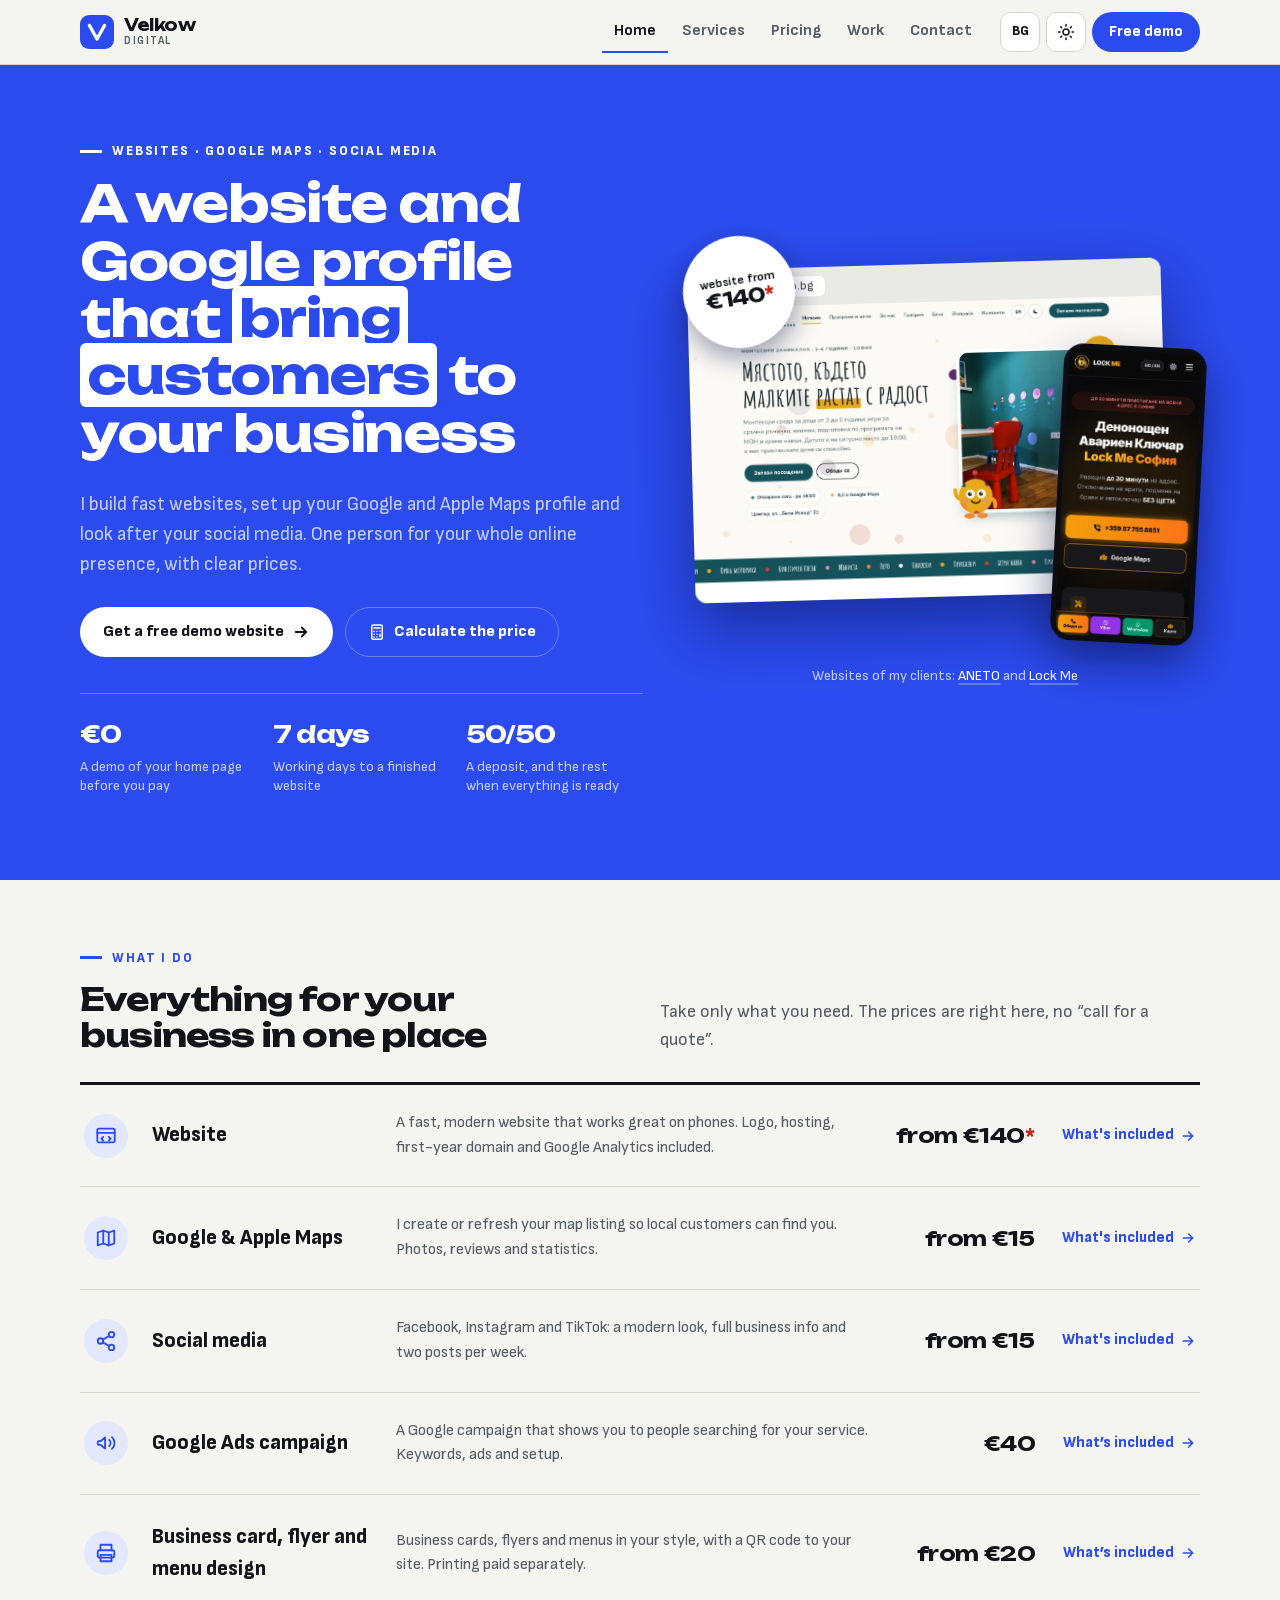
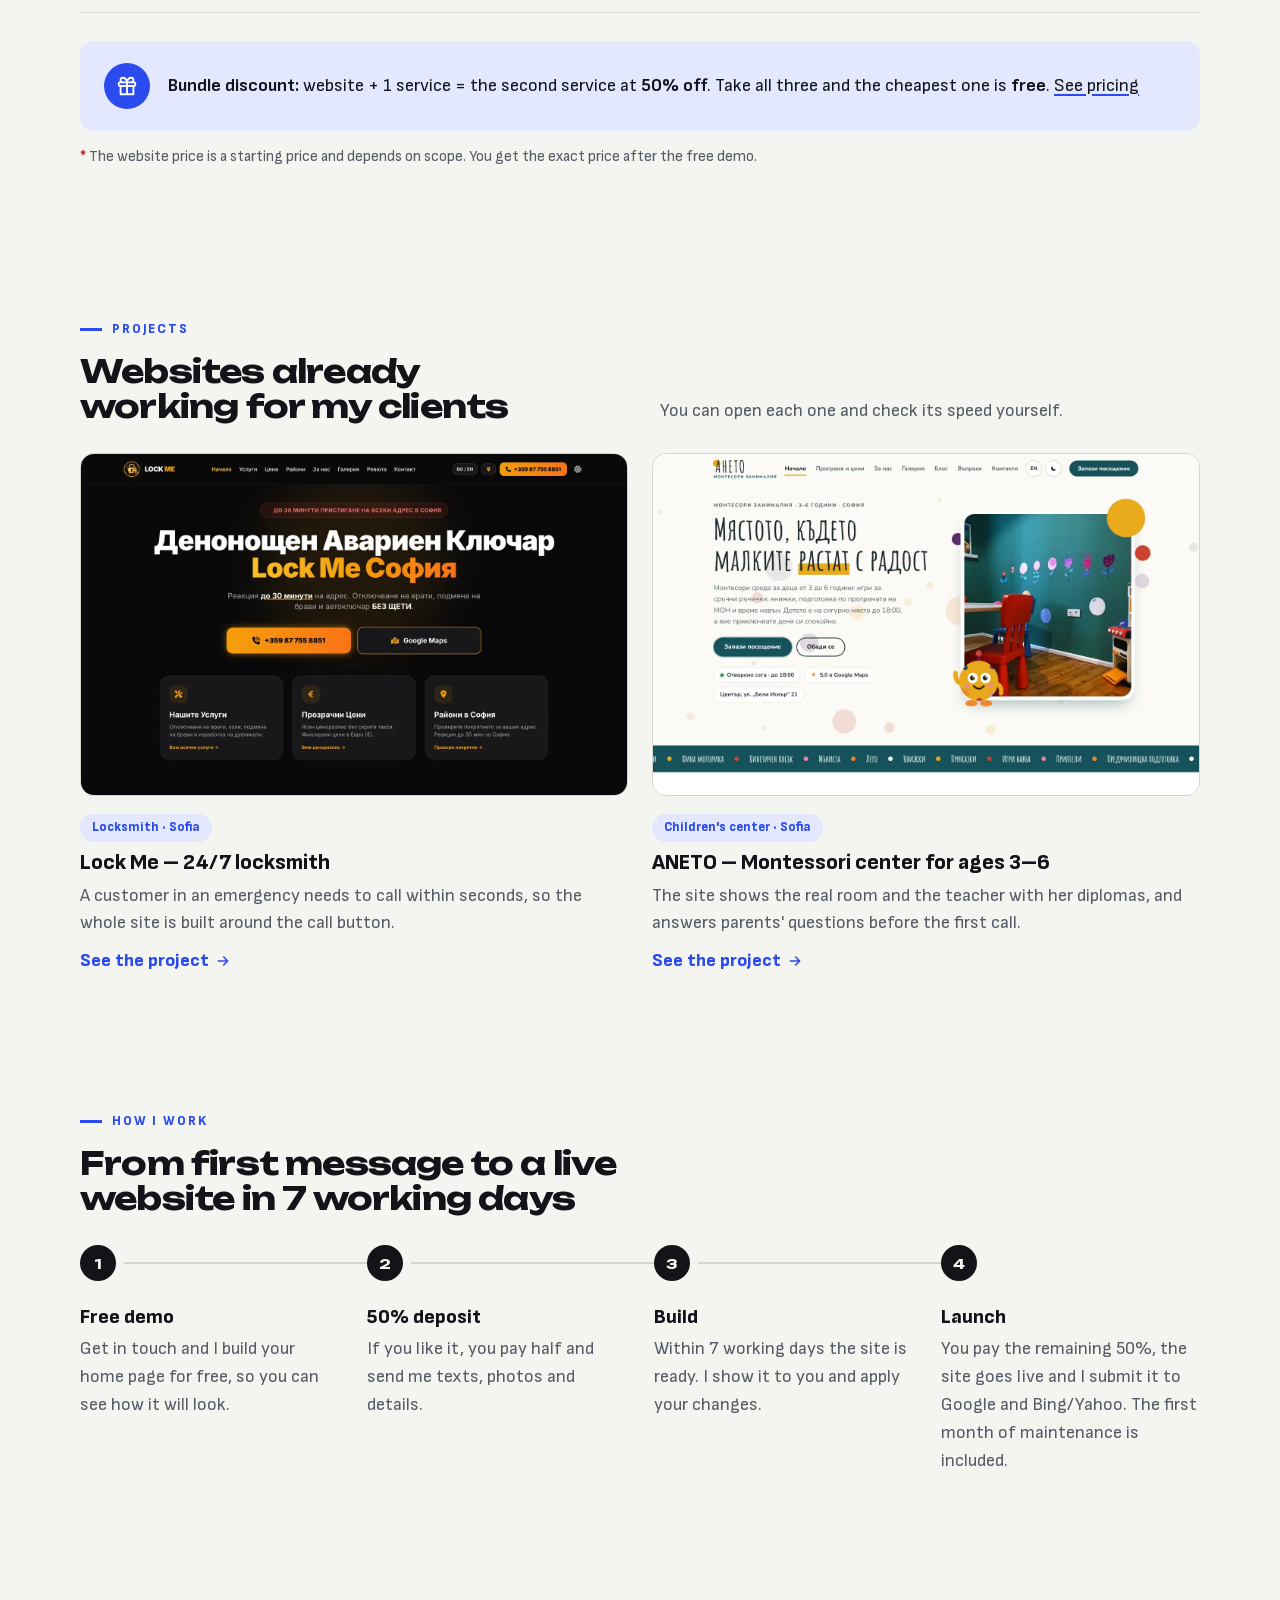
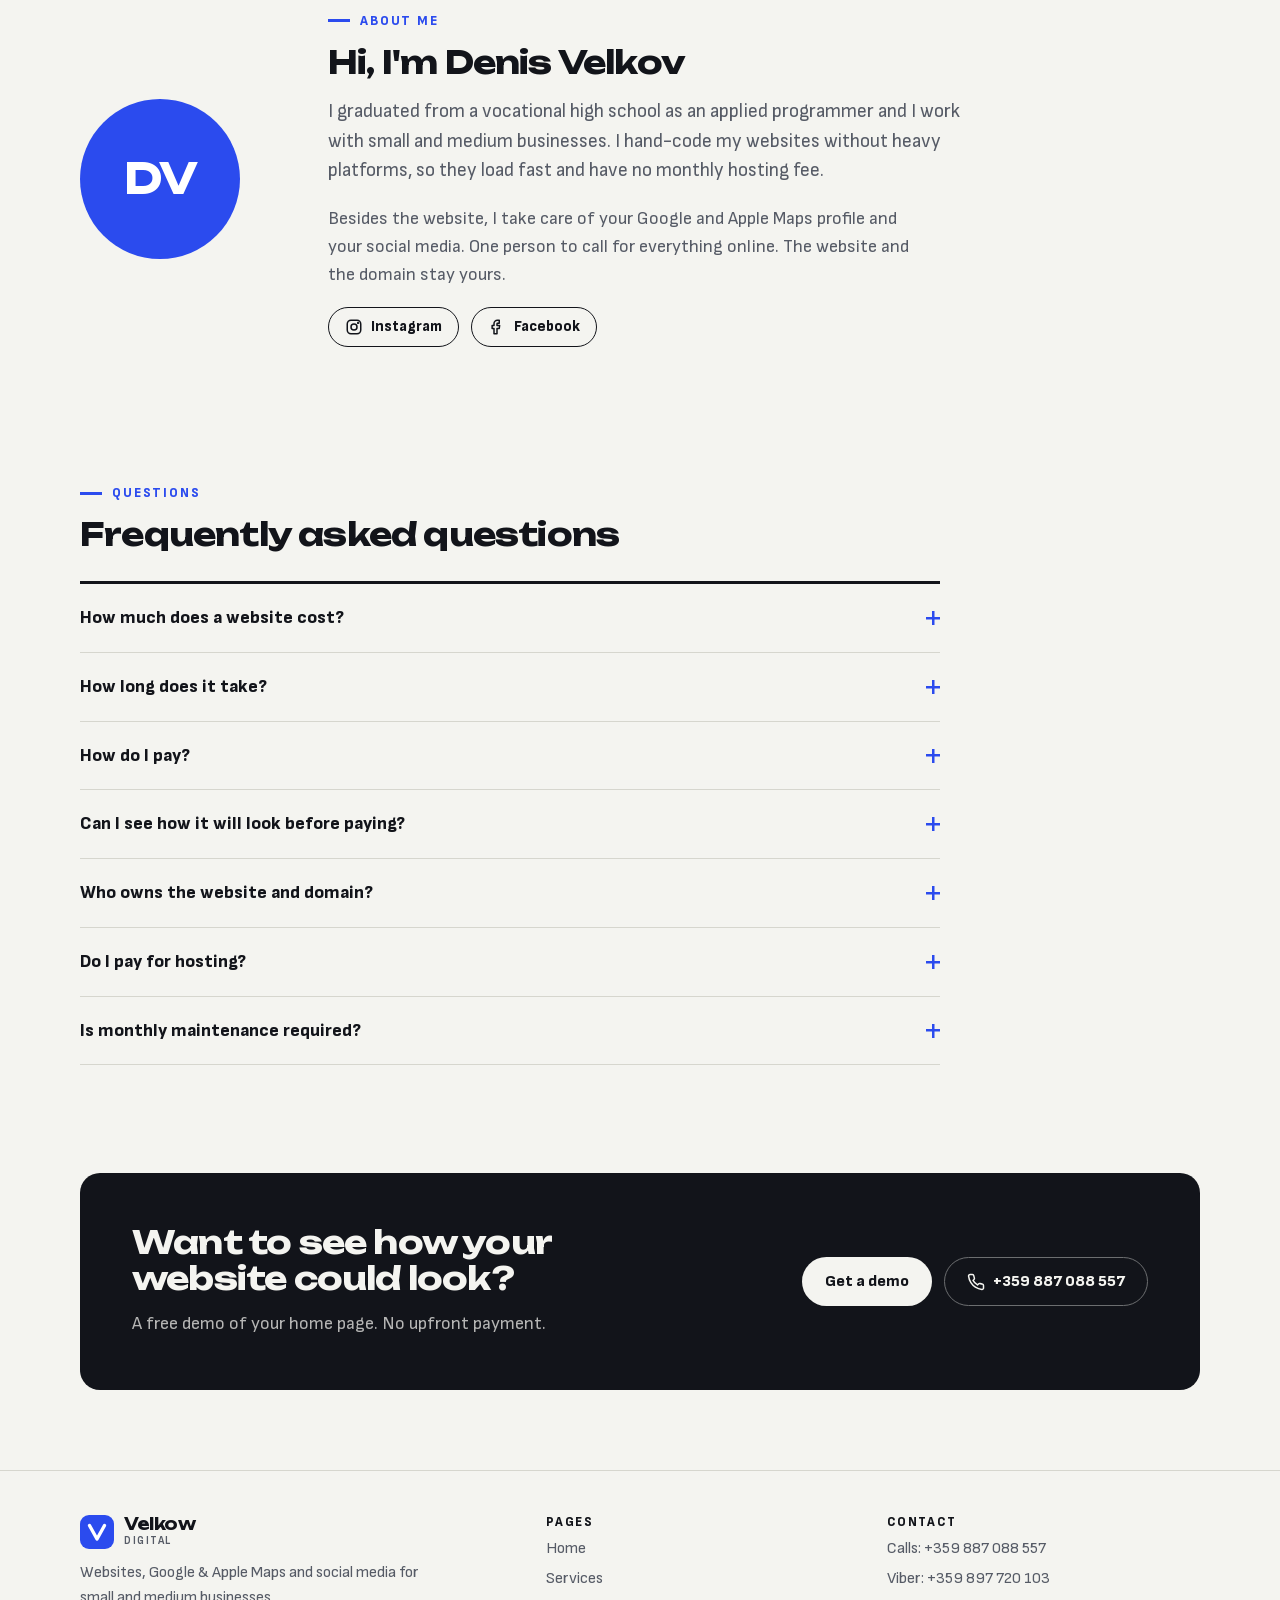
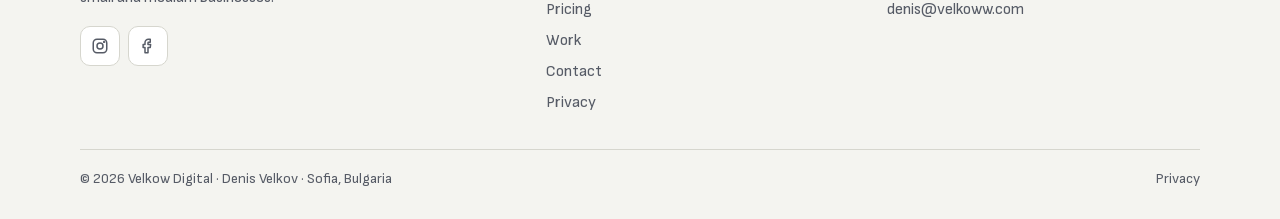
==== commit da5ea0f7: "Add Google Ads campaign and print design services Co-Authored-By: Claude Opus 5.5 <noreply@anthropic" ====
--- a/en/index.html
+++ b/en/index.html
@@ -76,13 +76,15 @@
 <section>
   <div class="wrap">
     <div class="sec-head">
-      <div><span class="eyebrow">What I do</span><h2>Three services, one place</h2></div>
+      <div><span class="eyebrow">What I do</span><h2>Everything for your business in one place</h2></div>
       <p>Take only what you need. The prices are right here, no “call for a quote”.</p>
     </div>
     <ul class="menu-list">
       <li><a class="mrow" href="/en/services#web"><span class="mrow-ic"><svg viewBox="0 0 24 24" fill="none" stroke="currentColor" stroke-width="2" stroke-linecap="round" stroke-linejoin="round" aria-hidden="true"><rect x="2.5" y="4" width="19" height="15" rx="2"/><path d="M2.5 8.5h19"/><path d="m9 13-2 2 2 2M15 13l2 2-2 2"/></svg></span><b class="t">Website</b><span class="d">A fast, modern website that works great on phones. Logo, hosting, first-year domain and Google Analytics included.</span><span class="p"><span>from €140<span class="req">*</span></span><span class="go">What's included <svg class="go" viewBox="0 0 24 24" width="16" height="16" fill="none" stroke="currentColor" stroke-width="2.4" stroke-linecap="round" stroke-linejoin="round" aria-hidden="true"><path d="M5 12h14M13 6l6 6-6 6"/></svg></span></span></a></li>
       <li><a class="mrow" href="/en/services#maps"><span class="mrow-ic"><svg viewBox="0 0 24 24" fill="none" stroke="currentColor" stroke-width="2" stroke-linecap="round" stroke-linejoin="round" aria-hidden="true"><path d="M9 4 3 6v14l6-2 6 2 6-2V4l-6 2z"/><path d="M9 4v14M15 6v14"/></svg></span><b class="t">Google &amp; Apple Maps</b><span class="d">I create or refresh your map listing so local customers can find you. Photos, reviews and statistics.</span><span class="p"><span>from €15</span><span class="go">What's included <svg class="go" viewBox="0 0 24 24" width="16" height="16" fill="none" stroke="currentColor" stroke-width="2.4" stroke-linecap="round" stroke-linejoin="round" aria-hidden="true"><path d="M5 12h14M13 6l6 6-6 6"/></svg></span></span></a></li>
       <li><a class="mrow" href="/en/services#social"><span class="mrow-ic"><svg viewBox="0 0 24 24" fill="none" stroke="currentColor" stroke-width="2" stroke-linecap="round" stroke-linejoin="round" aria-hidden="true"><circle cx="18" cy="5" r="3"/><circle cx="6" cy="12" r="3"/><circle cx="18" cy="19" r="3"/><path d="m8.6 13.5 6.8 4M15.4 6.5l-6.8 4"/></svg></span><b class="t">Social media</b><span class="d">Facebook, Instagram and TikTok: a modern look, full business info and two posts per week.</span><span class="p"><span>from €15</span><span class="go">What's included <svg class="go" viewBox="0 0 24 24" width="16" height="16" fill="none" stroke="currentColor" stroke-width="2.4" stroke-linecap="round" stroke-linejoin="round" aria-hidden="true"><path d="M5 12h14M13 6l6 6-6 6"/></svg></span></span></a></li>
+      <li><a class="mrow" href="/en/services#ads"><span class="mrow-ic"><svg viewBox="0 0 24 24" fill="none" stroke="currentColor" stroke-width="2" stroke-linecap="round" stroke-linejoin="round" aria-hidden="true"><path d="M3 11v2a1 1 0 0 0 1 1h2l5 4V6L6 10H4a1 1 0 0 0-1 1z"/><path d="M15.5 8.5a5 5 0 0 1 0 7M18.5 5.5a9 9 0 0 1 0 13"/></svg></span><b class="t">Google Ads campaign</b><span class="d">A Google campaign that shows you to people searching for your service. Keywords, ads and setup.</span><span class="p"><span>€40</span><span class="go">What’s included <svg class="go" viewBox="0 0 24 24" width="16" height="16" fill="none" stroke="currentColor" stroke-width="2.4" stroke-linecap="round" stroke-linejoin="round" aria-hidden="true"><path d="M5 12h14M13 6l6 6-6 6"/></svg></span></span></a></li>
+      <li><a class="mrow" href="/en/services#print"><span class="mrow-ic"><svg viewBox="0 0 24 24" fill="none" stroke="currentColor" stroke-width="2" stroke-linecap="round" stroke-linejoin="round" aria-hidden="true"><path d="M6 9V3h12v6"/><rect x="3" y="9" width="18" height="8" rx="2"/><path d="M6 14h12v7H6z"/></svg></span><b class="t">Business card, flyer and menu design</b><span class="d">Business cards, flyers and menus in your style, with a QR code to your site. Printing paid separately.</span><span class="p"><span>from €20</span><span class="go">What’s included <svg class="go" viewBox="0 0 24 24" width="16" height="16" fill="none" stroke="currentColor" stroke-width="2.4" stroke-linecap="round" stroke-linejoin="round" aria-hidden="true"><path d="M5 12h14M13 6l6 6-6 6"/></svg></span></span></a></li>
     </ul>
     <div class="callout discount" style="margin-top:28px"><span class="ic"><svg viewBox="0 0 24 24" fill="none" stroke="currentColor" stroke-width="2" stroke-linecap="round" stroke-linejoin="round" aria-hidden="true"><rect x="3" y="8" width="18" height="4" rx="1"/><path d="M12 8v13M19 12v9H5v-9M7.5 8a2.5 2.5 0 0 1 0-5C11 3 12 8 12 8s1-5 4.5-5a2.5 2.5 0 0 1 0 5"/></svg></span><p><b>Bundle discount:</b> website + 1 service = the second service at <b>50% off</b>. Take all three and the cheapest one is <b>free</b>. <a href="/en/prices">See pricing</a></p></div>
     <p class="note-red" style="margin-top:14px"><span class="req">*</span> The website price is a starting price and depends on scope. You get the exact price after the free demo.</p>
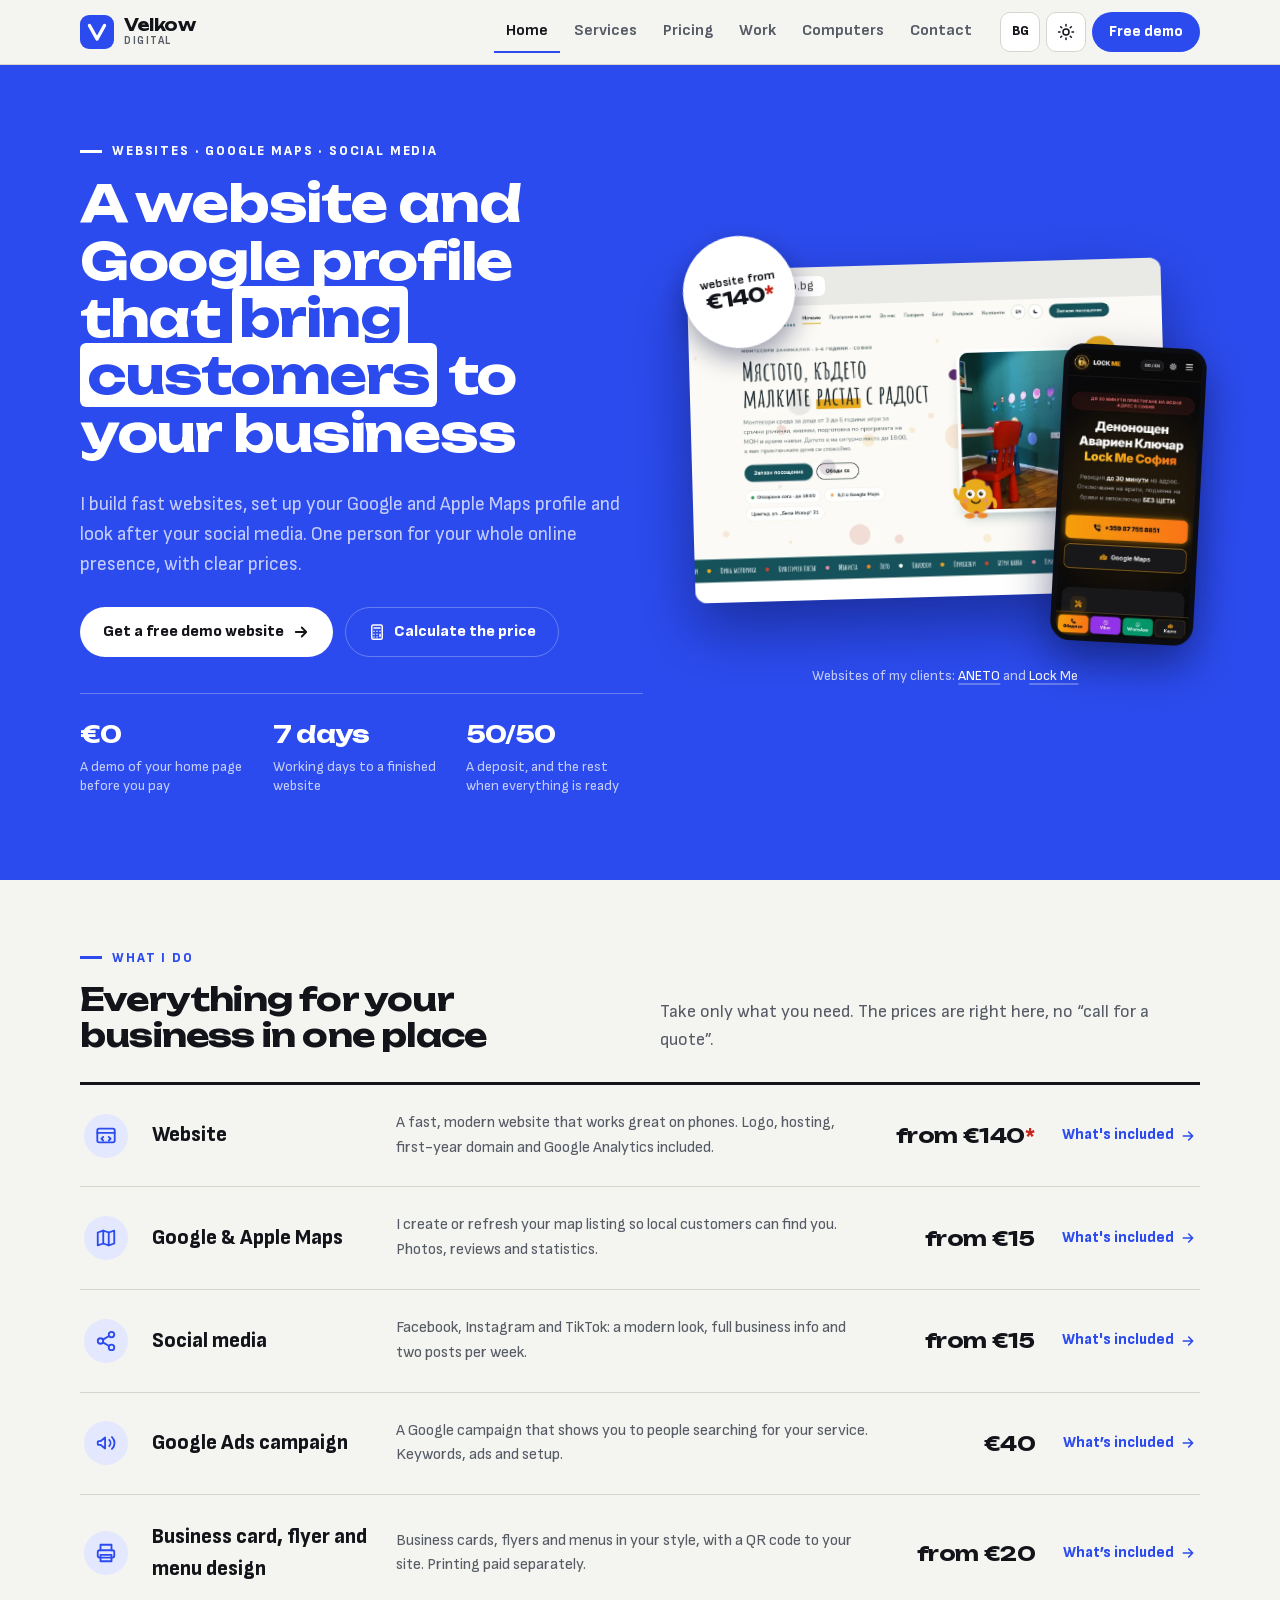
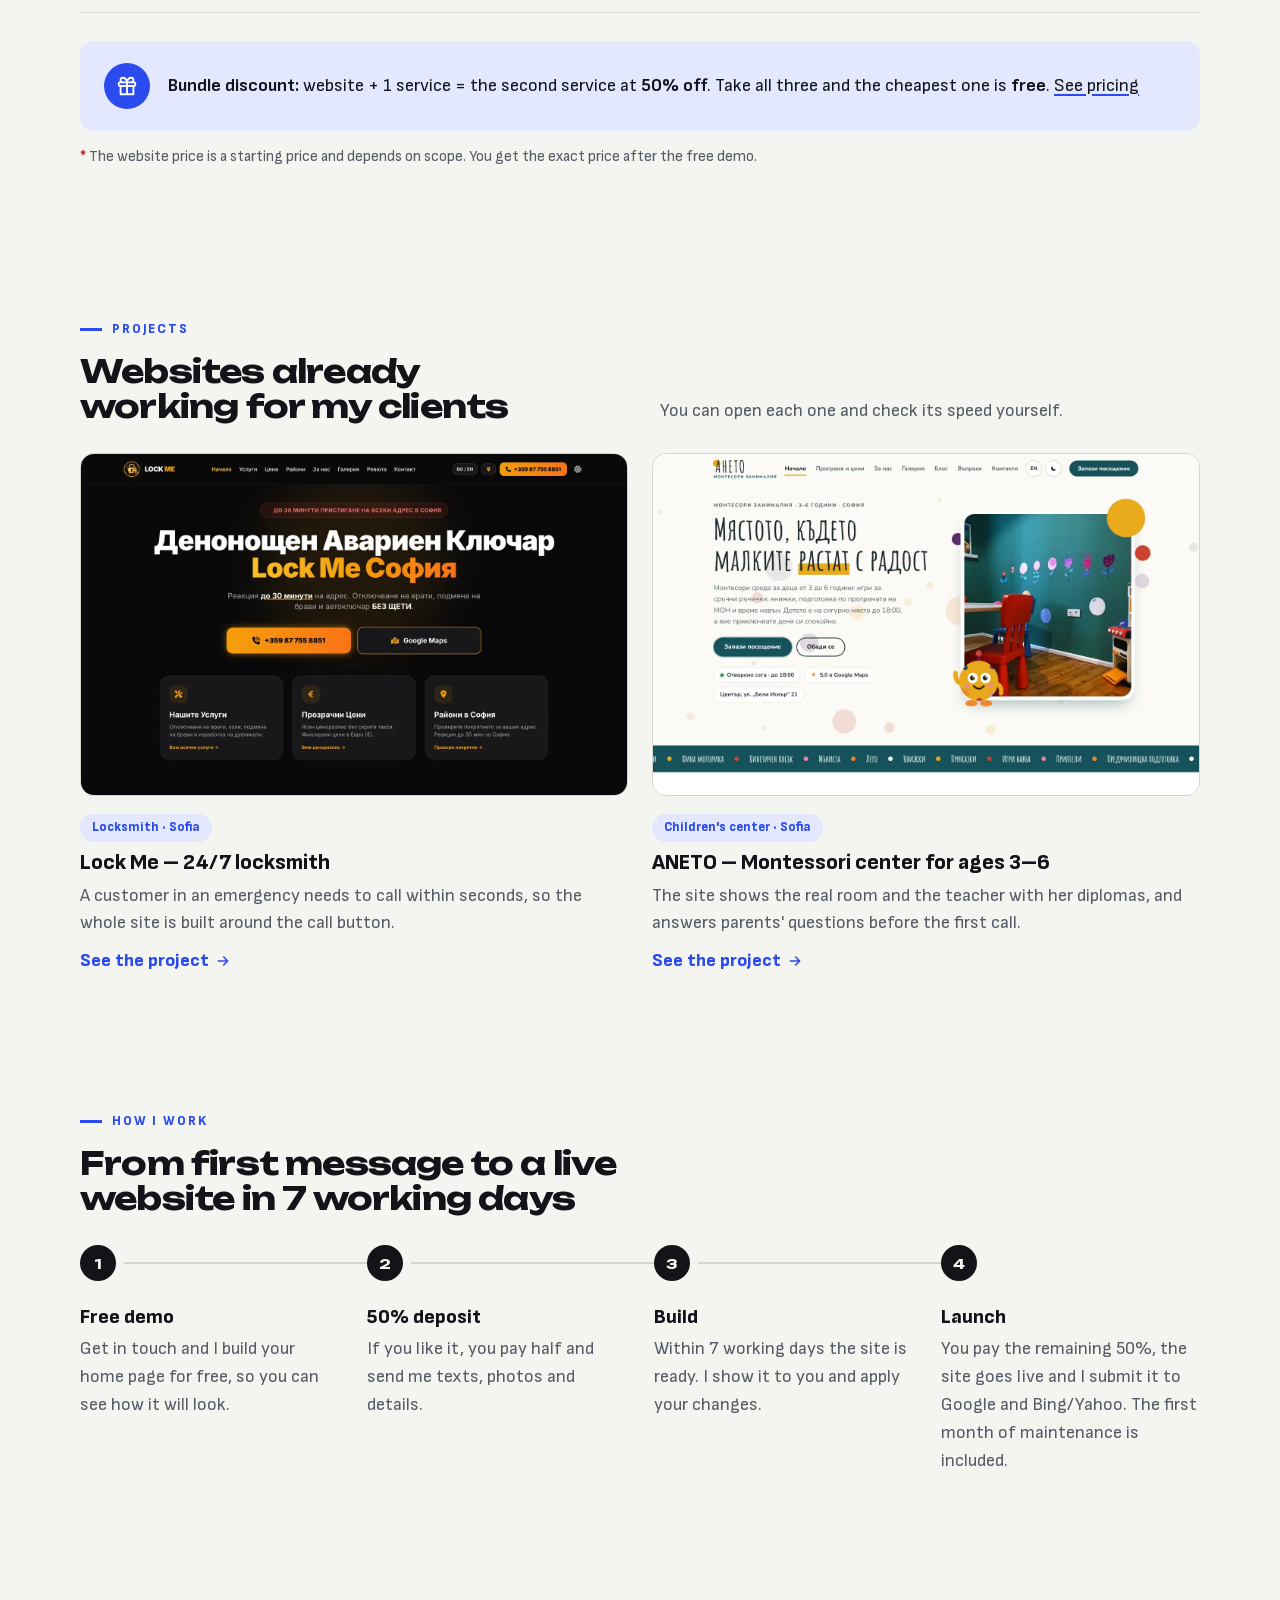
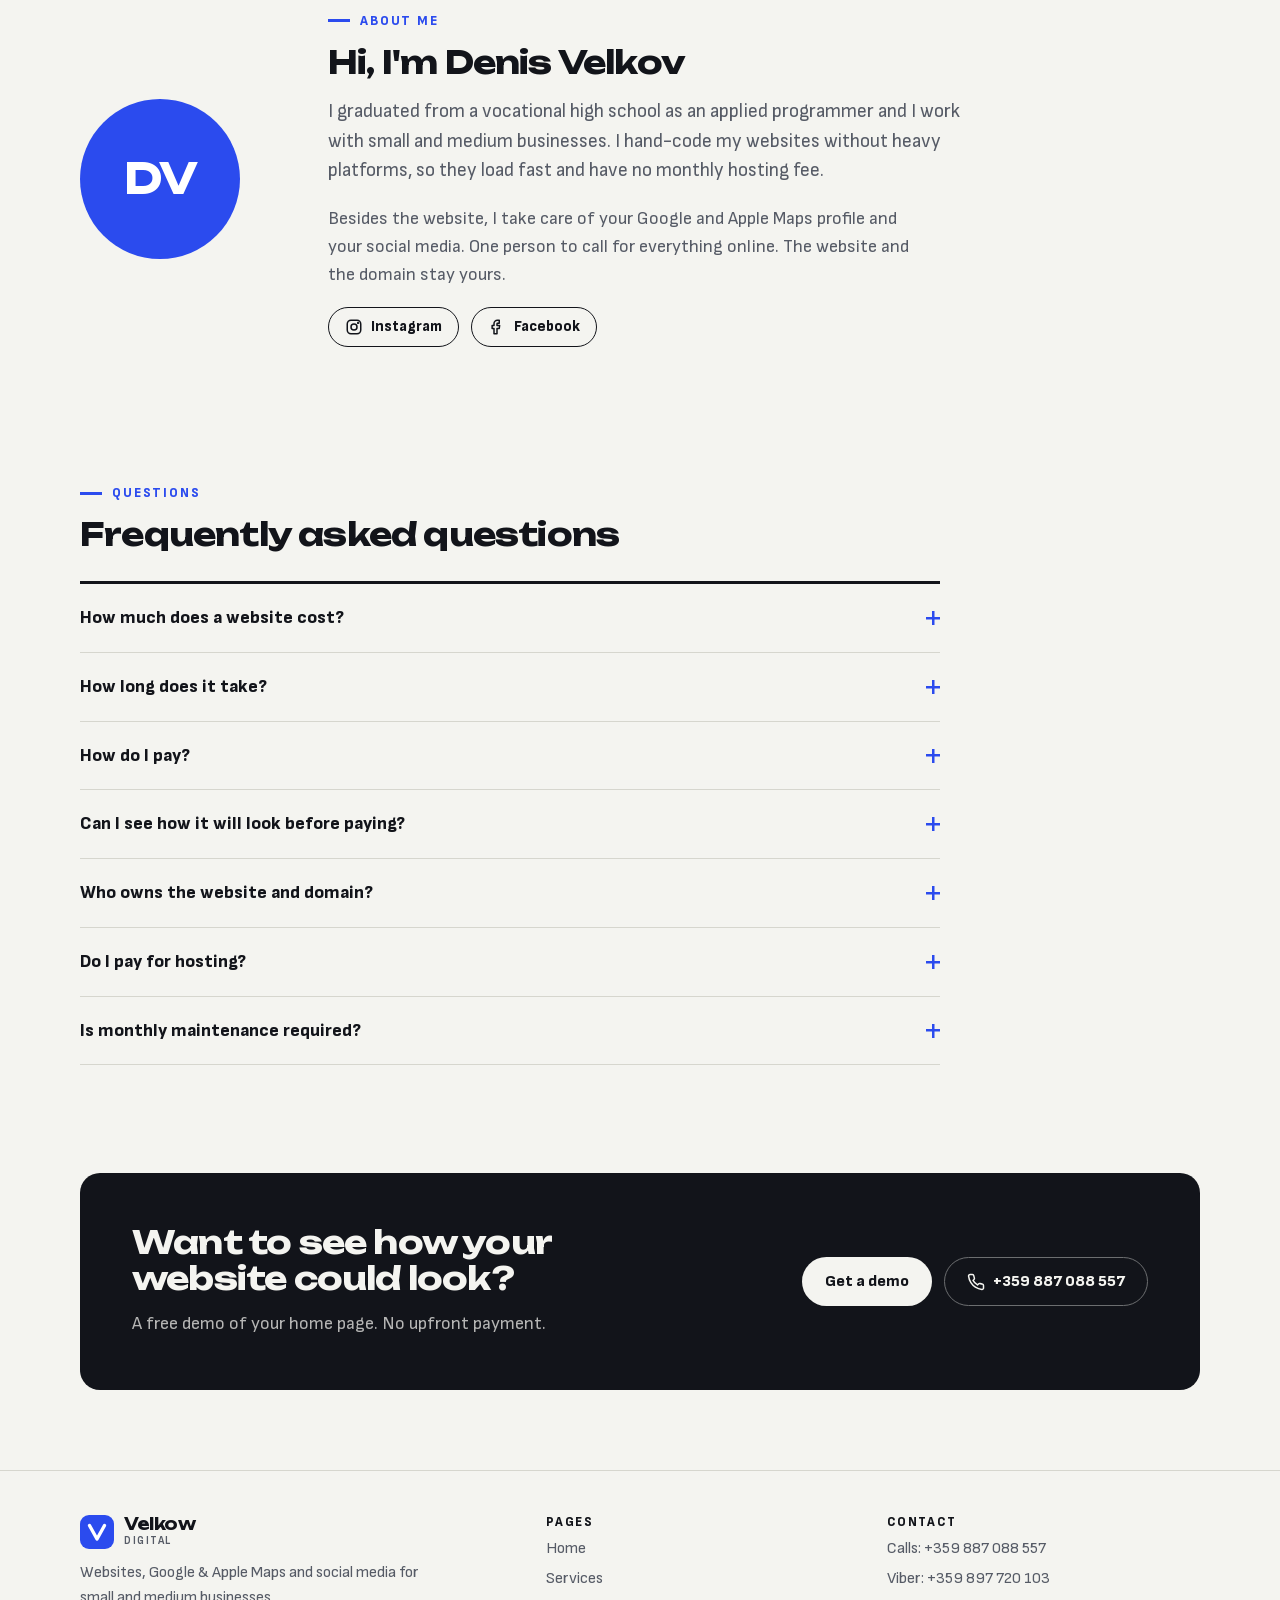
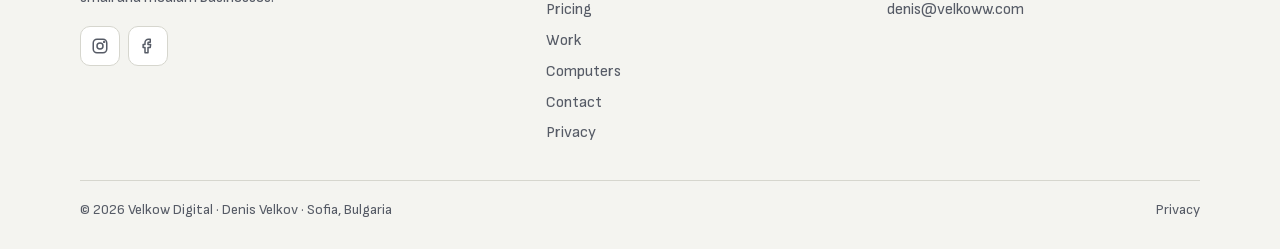
==== commit 6f578e31: "Add computer services page (BG /kompyutri, EN /en/computers) Windows/Linux installation, cleaning, d" ====
--- a/en/index.html
+++ b/en/index.html
@@ -27,7 +27,7 @@
 <script>try{var t=localStorage.getItem('theme');if(t==='dark'||t==='light')document.documentElement.setAttribute('data-theme',t)}catch(e){}</script>
 <link rel="preload" href="/assets/fonts/sofia-sans-var.woff" as="font" type="font/woff" crossorigin>
 <link rel="preload" href="/assets/fonts/unbounded-700.woff" as="font" type="font/woff" crossorigin>
-<link rel="stylesheet" href="/assets/css/style.css?v=2">
+<link rel="stylesheet" href="/assets/css/style.css?v=3">
 <script type="application/ld+json">{"@context": "https://schema.org", "@type": "ProfessionalService", "name": "Velkow Digital", "url": "https://velkoww.com/en/", "image": "https://velkoww.com/assets/img/og-bg.jpg", "logo": "https://velkoww.com/apple-touch-icon.png", "description": "Website creation, Google and Apple Maps profiles and social media management for small and medium businesses.", "telephone": "+359887088557", "email": "denis@velkoww.com", "founder": {"@type": "Person", "name": "Denis Velkov"}, "address": {"@type": "PostalAddress", "addressLocality": "Sofia", "addressCountry": "BG"}, "areaServed": "BG", "priceRange": "€€", "sameAs": ["https://www.instagram.com/velkoww_/", "https://www.facebook.com/share/19Hg4BAvfs/"], "inLanguage": "en"}</script>
 </head>
 <body>
@@ -35,7 +35,7 @@
 <header class="site-header">
   <div class="wrap nav">
     <a class="brand" href="/en/" aria-label="Velkow Digital – home"><svg class="brand-mark" viewBox="0 0 34 34" aria-hidden="true"><rect width="34" height="34" rx="9" fill="var(--accent)"/><path d="M9.5 10.5 17 24l7.5-13.5" fill="none" stroke="var(--accent-ink)" stroke-width="3.4" stroke-linecap="round" stroke-linejoin="round"/></svg><span>Velkow<small>digital</small></span></a>
-    <nav aria-label="Menu"><ul class="menu"><li><a href="/en/" aria-current="page">Home</a></li><li><a href="/en/services">Services</a></li><li><a href="/en/prices">Pricing</a></li><li><a href="/en/portfolio">Work</a></li><li><a href="/en/contacts">Contact</a></li></ul></nav>
+    <nav aria-label="Menu"><ul class="menu"><li><a href="/en/" aria-current="page">Home</a></li><li><a href="/en/services">Services</a></li><li><a href="/en/prices">Pricing</a></li><li><a href="/en/portfolio">Work</a></li><li><a href="/en/computers">Computers</a></li><li><a href="/en/contacts">Contact</a></li></ul></nav>
     <div class="tools">
       <a class="icon-btn" href="/" hreflang="bg" lang="bg" aria-label="Към българската версия">BG</a>
       <button class="icon-btn theme-btn" type="button" aria-label="Theme"><svg class="sun" viewBox="0 0 24 24" fill="none" stroke="currentColor" stroke-width="2" stroke-linecap="round" aria-hidden="true"><circle cx="12" cy="12" r="4"/><path d="M12 2v2M12 20v2M4.9 4.9l1.4 1.4M17.7 17.7l1.4 1.4M2 12h2M20 12h2M4.9 19.1l1.4-1.4M17.7 6.3l1.4-1.4"/></svg><svg class="moon" viewBox="0 0 24 24" fill="none" stroke="currentColor" stroke-width="2" stroke-linecap="round" stroke-linejoin="round" aria-hidden="true"><path d="M21 12.8A9 9 0 1 1 11.2 3a7 7 0 0 0 9.8 9.8z"/></svg></button>
@@ -43,7 +43,7 @@
       <button class="icon-btn menu-btn" type="button" aria-expanded="false" aria-controls="mobile-menu" aria-label="Menu"><svg viewBox="0 0 24 24" fill="none" stroke="currentColor" stroke-width="2" stroke-linecap="round" aria-hidden="true"><path d="M4 6h16M4 12h16M4 18h16"/></svg></button>
     </div>
   </div>
-  <nav id="mobile-menu" class="mobile-menu" aria-label="Menu"><a href="/en/" aria-current="page">Home</a><a href="/en/services">Services</a><a href="/en/prices">Pricing</a><a href="/en/portfolio">Work</a><a href="/en/contacts">Contact</a></nav>
+  <nav id="mobile-menu" class="mobile-menu" aria-label="Menu"><a href="/en/" aria-current="page">Home</a><a href="/en/services">Services</a><a href="/en/prices">Pricing</a><a href="/en/portfolio">Work</a><a href="/en/computers">Computers</a><a href="/en/contacts">Contact</a></nav>
 </header>
 <main id="main">
 <section class="hero">
@@ -172,7 +172,7 @@
           <a class="icon-btn" href="https://www.facebook.com/share/19Hg4BAvfs/" target="_blank" rel="noopener" aria-label="Facebook"><svg viewBox="0 0 24 24" fill="none" stroke="currentColor" stroke-width="2" stroke-linecap="round" stroke-linejoin="round" aria-hidden="true"><path d="M15 3h-2.5A4.5 4.5 0 0 0 8 7.5V10H5.5v4H8v7h4v-7h3l.5-4H12V7.8c0-.5.4-.8.8-.8H15z"/></svg></a>
         </div>
       </div>
-      <div><h3>Pages</h3><ul><li><a href="/en/">Home</a></li><li><a href="/en/services">Services</a></li><li><a href="/en/prices">Pricing</a></li><li><a href="/en/portfolio">Work</a></li><li><a href="/en/contacts">Contact</a></li><li><a href="/en/privacy">Privacy</a></li></ul></div>
+      <div><h3>Pages</h3><ul><li><a href="/en/">Home</a></li><li><a href="/en/services">Services</a></li><li><a href="/en/prices">Pricing</a></li><li><a href="/en/portfolio">Work</a></li><li><a href="/en/computers">Computers</a></li><li><a href="/en/contacts">Contact</a></li><li><a href="/en/privacy">Privacy</a></li></ul></div>
       <div><h3>Contact</h3><ul>
         <li>Calls: <a href="tel:+359887088557">+359 887 088 557</a></li>
         <li>Viber: <a href="viber://chat?number=%2B359897720103">+359 897 720 103</a></li>
--- a/assets/css/style.css
+++ b/assets/css/style.css
@@ -76,6 +76,7 @@
 .mobile-menu a{display:block;padding:13px 4px;border-bottom:1px solid var(--border);color:var(--text);text-decoration:none;font-weight:700}
 .mobile-menu a[aria-current="page"]{color:var(--accent)}
 @media (min-width:860px){.menu{display:flex}.menu-btn{display:none}.btn.header-cta{display:inline-flex}.mobile-menu{display:none!important}}
+@media (min-width:860px) and (max-width:1079px){.menu a{padding:8px 8px}.btn.header-cta{display:none!important}}
 
 /* Бутони */
 .btn{text-align:center;display:inline-flex;align-items:center;justify-content:center;gap:8px;padding:14px 22px;border-radius:999px;font:800 1rem/1.2 var(--body);text-decoration:none;border:1.5px solid transparent;cursor:pointer;transition:transform .15s ease,background .15s ease,border-color .15s ease,color .15s ease}
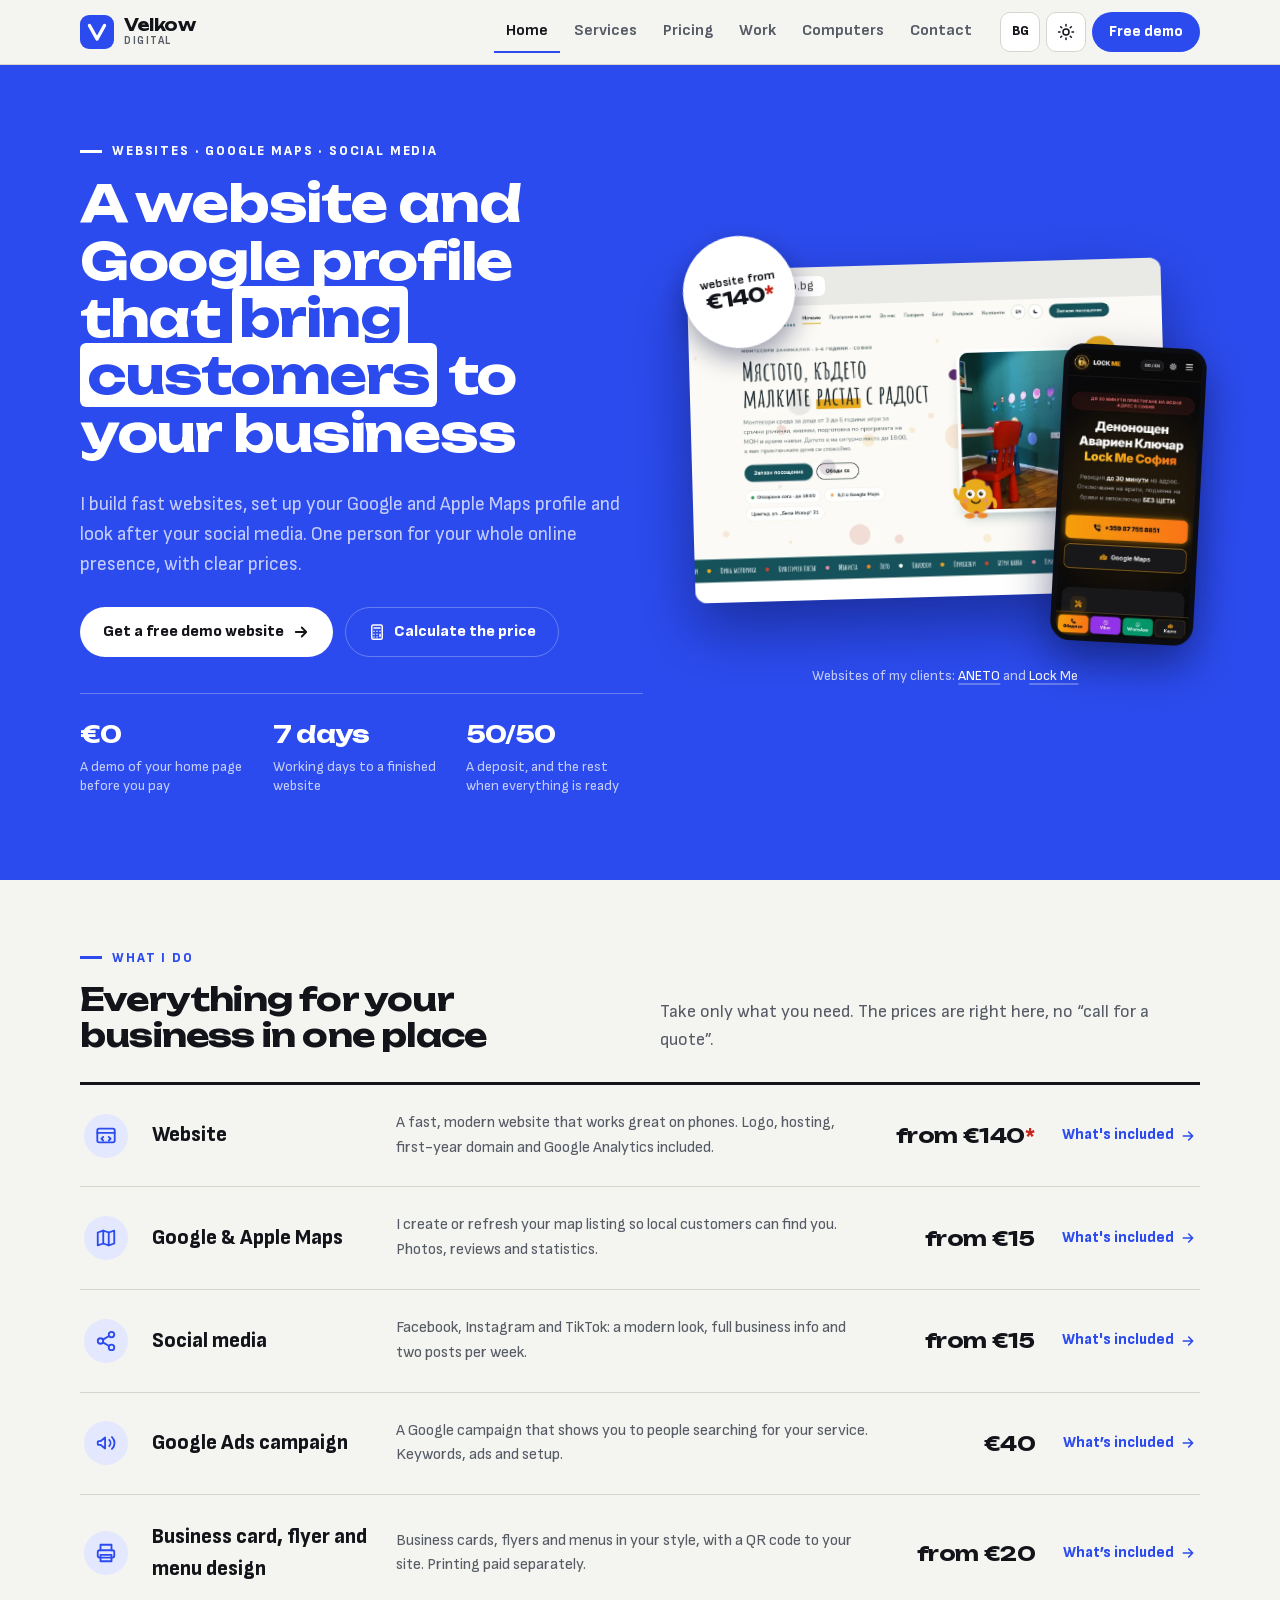
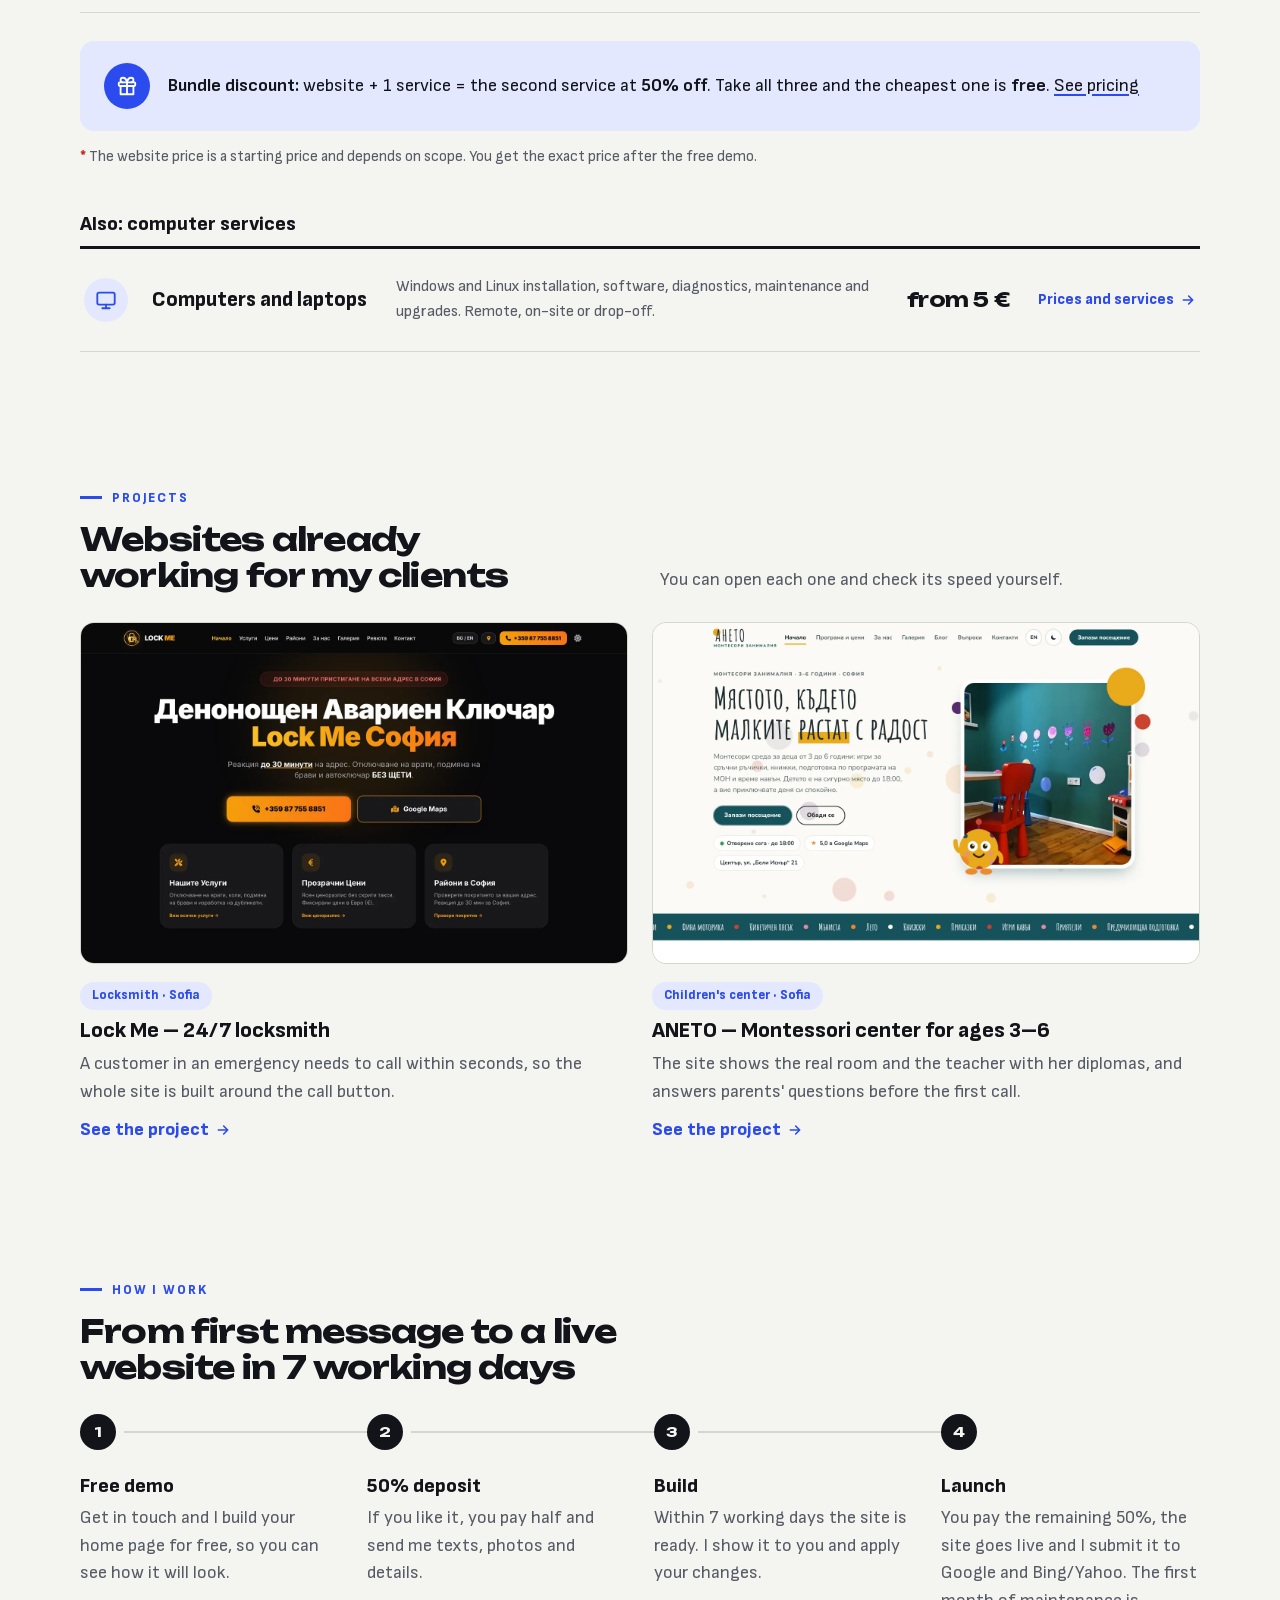
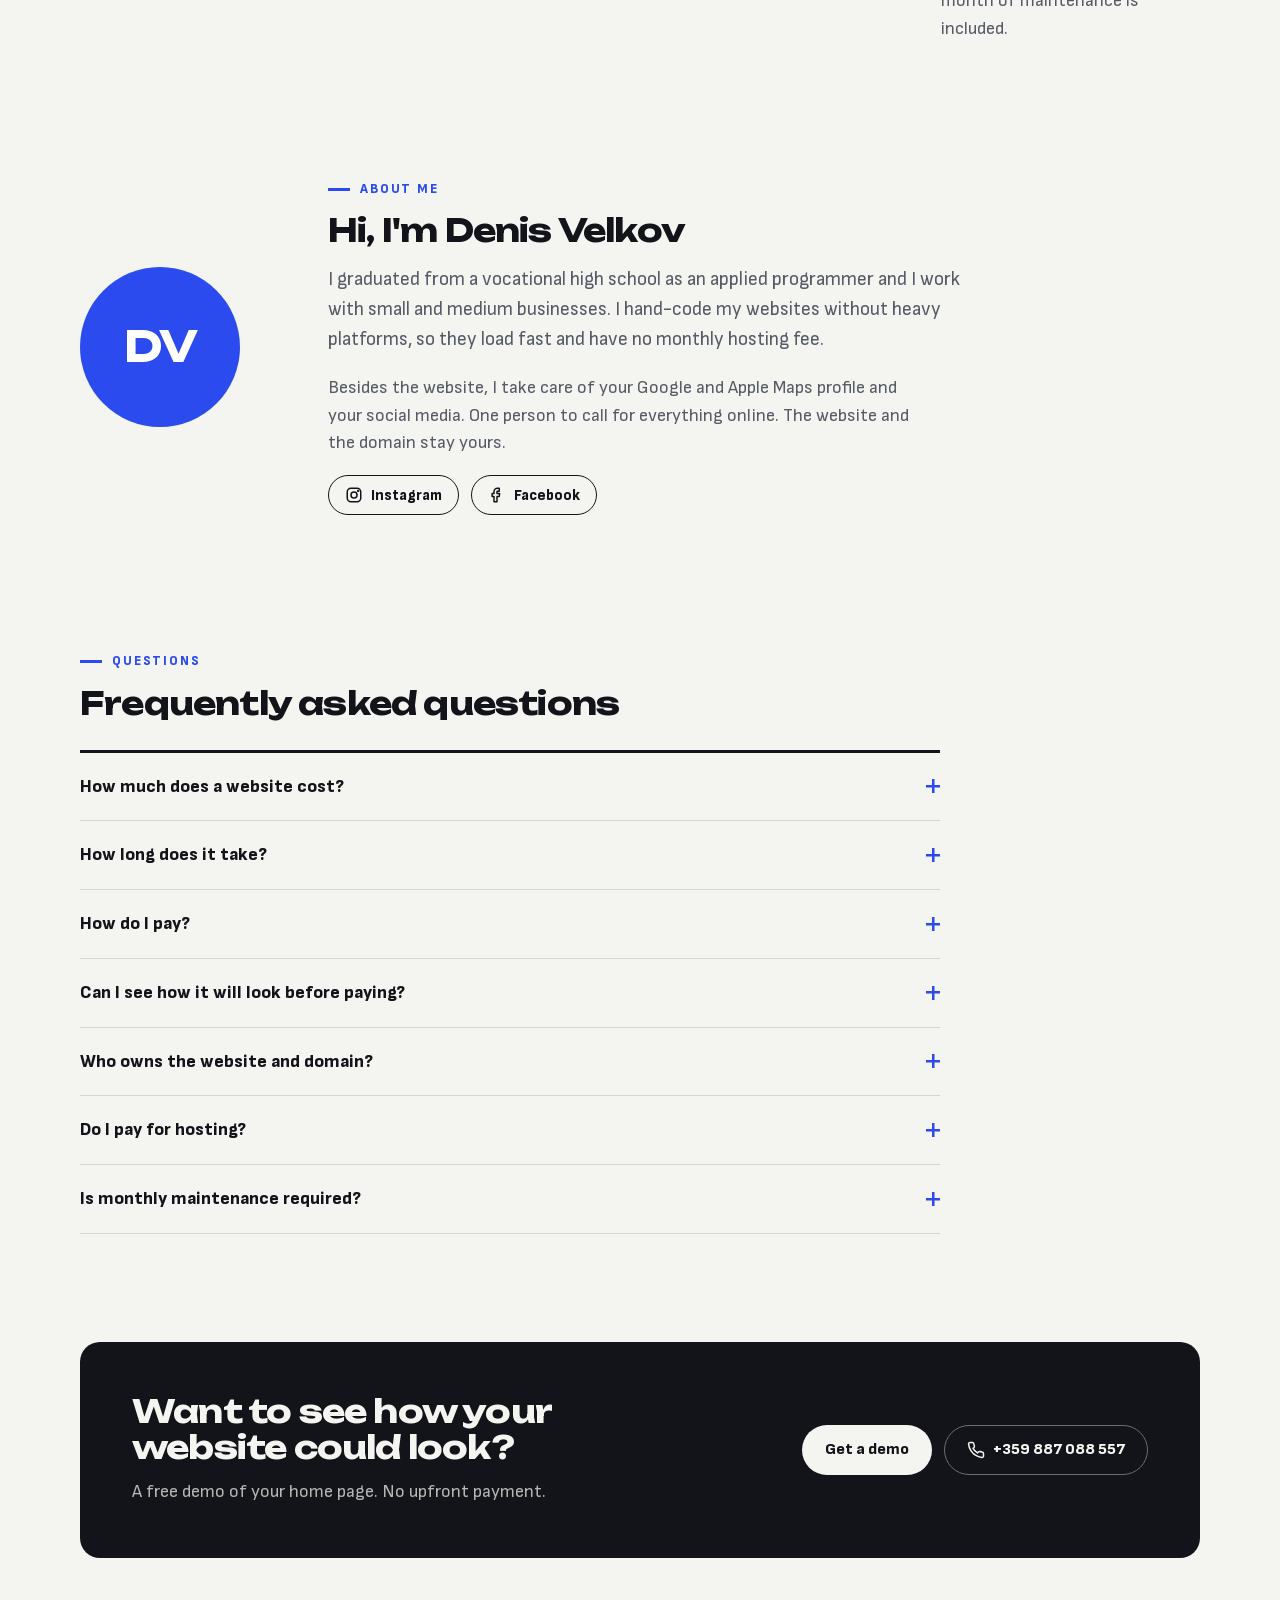
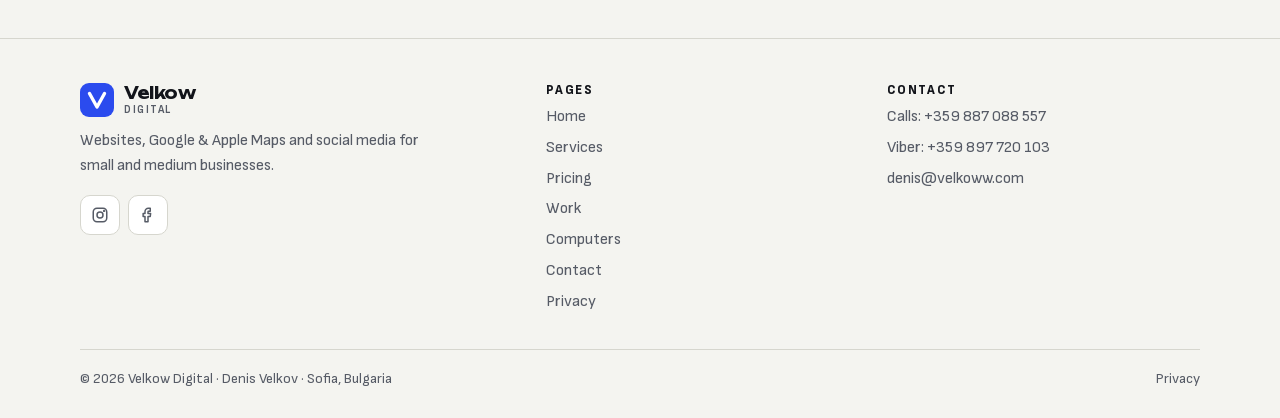
==== commit c8150821: "Home page: add computer services row linking to the new page Co-Authored-By: Claude Opus 5.5 <norepl" ====
--- a/en/index.html
+++ b/en/index.html
@@ -27,7 +27,7 @@
 <script>try{var t=localStorage.getItem('theme');if(t==='dark'||t==='light')document.documentElement.setAttribute('data-theme',t)}catch(e){}</script>
 <link rel="preload" href="/assets/fonts/sofia-sans-var.woff" as="font" type="font/woff" crossorigin>
 <link rel="preload" href="/assets/fonts/unbounded-700.woff" as="font" type="font/woff" crossorigin>
-<link rel="stylesheet" href="/assets/css/style.css?v=3">
+<link rel="stylesheet" href="/assets/css/style.css?v=5">
 <script type="application/ld+json">{"@context": "https://schema.org", "@type": "ProfessionalService", "name": "Velkow Digital", "url": "https://velkoww.com/en/", "image": "https://velkoww.com/assets/img/og-bg.jpg", "logo": "https://velkoww.com/apple-touch-icon.png", "description": "Website creation, Google and Apple Maps profiles and social media management for small and medium businesses.", "telephone": "+359887088557", "email": "denis@velkoww.com", "founder": {"@type": "Person", "name": "Denis Velkov"}, "address": {"@type": "PostalAddress", "addressLocality": "Sofia", "addressCountry": "BG"}, "areaServed": "BG", "priceRange": "€€", "sameAs": ["https://www.instagram.com/velkoww_/", "https://www.facebook.com/share/19Hg4BAvfs/"], "inLanguage": "en"}</script>
 </head>
 <body>
@@ -88,6 +88,10 @@
     </ul>
     <div class="callout discount" style="margin-top:28px"><span class="ic"><svg viewBox="0 0 24 24" fill="none" stroke="currentColor" stroke-width="2" stroke-linecap="round" stroke-linejoin="round" aria-hidden="true"><rect x="3" y="8" width="18" height="4" rx="1"/><path d="M12 8v13M19 12v9H5v-9M7.5 8a2.5 2.5 0 0 1 0-5C11 3 12 8 12 8s1-5 4.5-5a2.5 2.5 0 0 1 0 5"/></svg></span><p><b>Bundle discount:</b> website + 1 service = the second service at <b>50% off</b>. Take all three and the cheapest one is <b>free</b>. <a href="/en/prices">See pricing</a></p></div>
     <p class="note-red" style="margin-top:14px"><span class="req">*</span> The website price is a starting price and depends on scope. You get the exact price after the free demo.</p>
+    <h3 style="margin-top:44px">Also: computer services</h3>
+    <ul class="menu-list">
+      <li><a class="mrow" href="/en/computers"><span class="mrow-ic"><svg viewBox="0 0 24 24" fill="none" stroke="currentColor" stroke-width="2" stroke-linecap="round" stroke-linejoin="round" aria-hidden="true"><rect x="2.5" y="4" width="19" height="13" rx="2"/><path d="M8 21h8M12 17v4"/></svg></span><b class="t">Computers and laptops</b><span class="d">Windows and Linux installation, software, diagnostics, maintenance and upgrades. Remote, on-site or drop-off.</span><span class="p"><span>from 5 €</span><span class="go">Prices and services <svg class="go" viewBox="0 0 24 24" width="16" height="16" fill="none" stroke="currentColor" stroke-width="2.4" stroke-linecap="round" stroke-linejoin="round" aria-hidden="true"><path d="M5 12h14M13 6l6 6-6 6"/></svg></span></span></a></li>
+    </ul>
   </div>
 </section>
 
--- a/assets/css/style.css
+++ b/assets/css/style.css
@@ -210,6 +210,7 @@
 .price-rows{list-style:none;padding:0;margin:0 0 1em;border-top:1px solid var(--border);font-variant-numeric:tabular-nums}
 .price-rows li{display:flex;justify-content:space-between;gap:12px;padding:11px 0;border-bottom:1px solid var(--border)}
 .price-rows b{white-space:nowrap}
+@media (max-width:420px){.price-rows b{white-space:normal;text-align:right}}
 .req{color:var(--danger);font-weight:800}
 .note-red{color:var(--muted);font-size:.95rem}
 .callout{border:1px solid var(--border);background:var(--surface);border-radius:var(--radius);padding:22px 24px}
